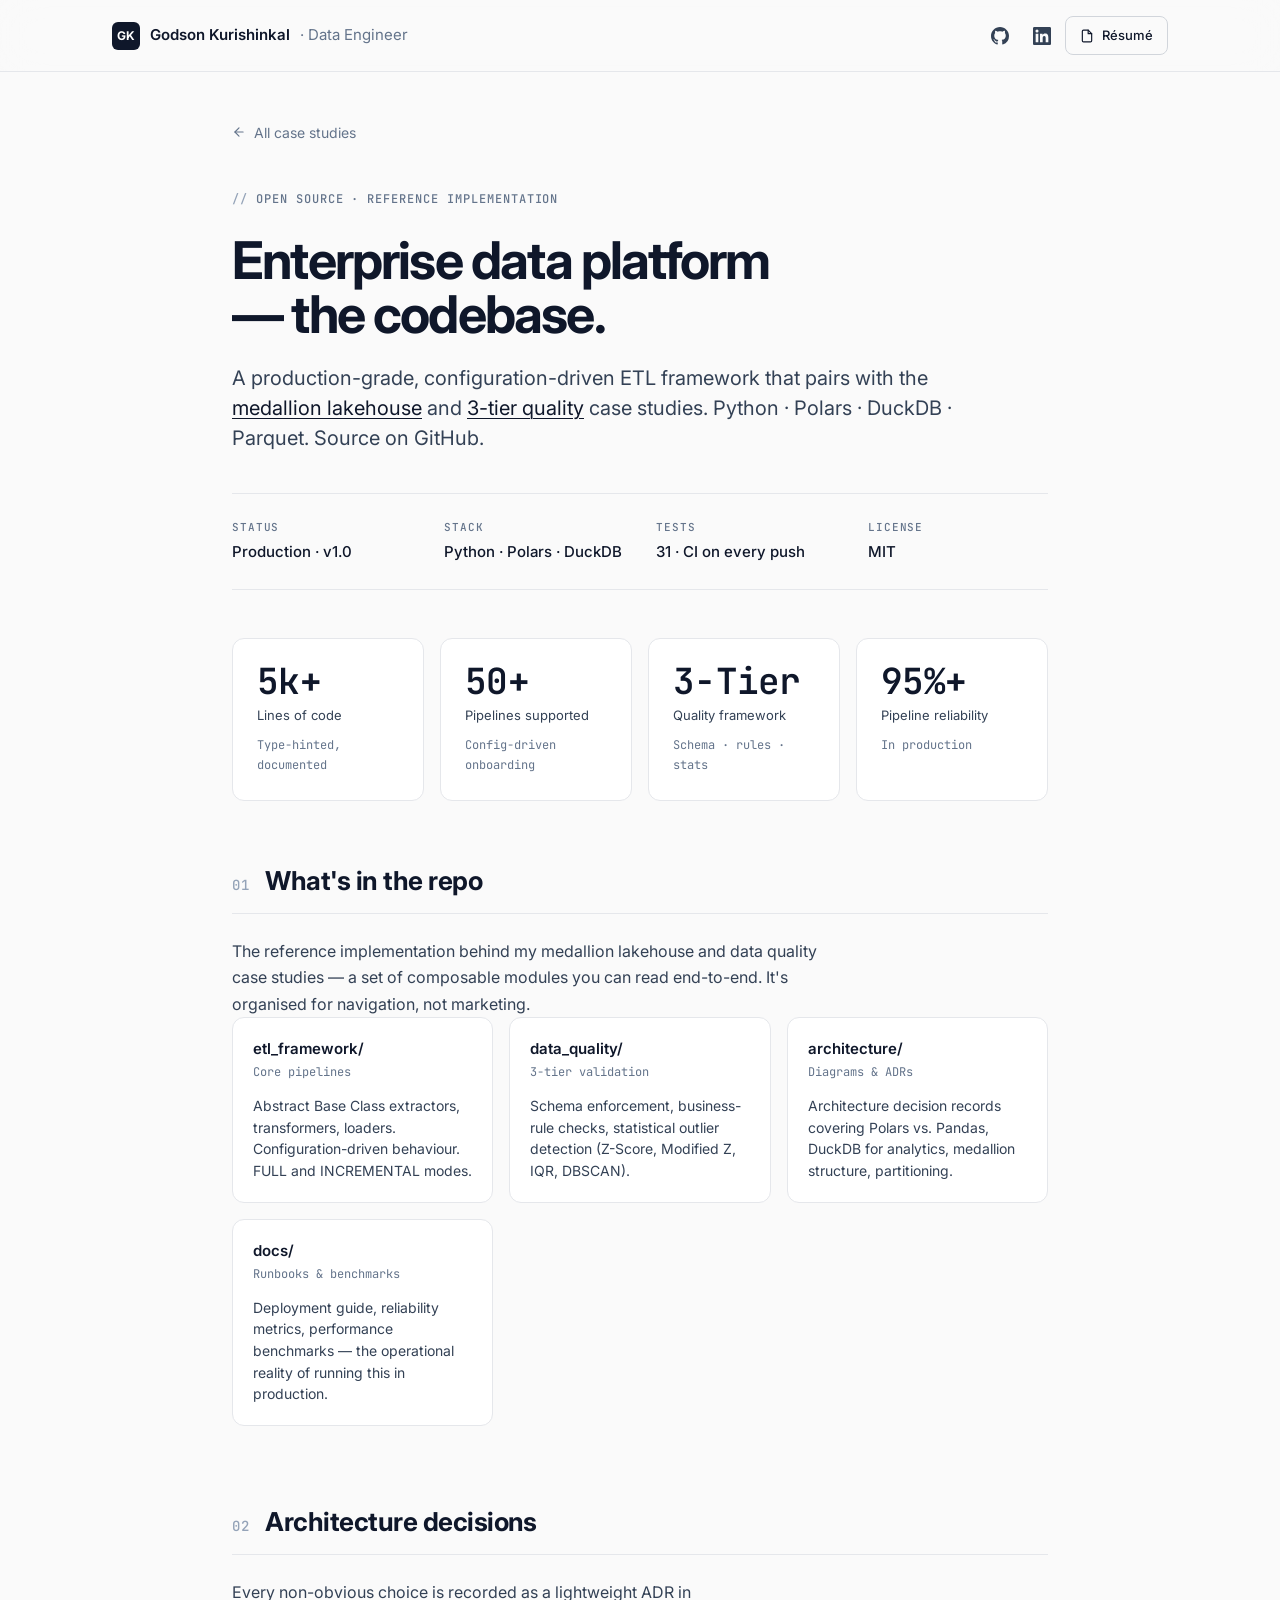
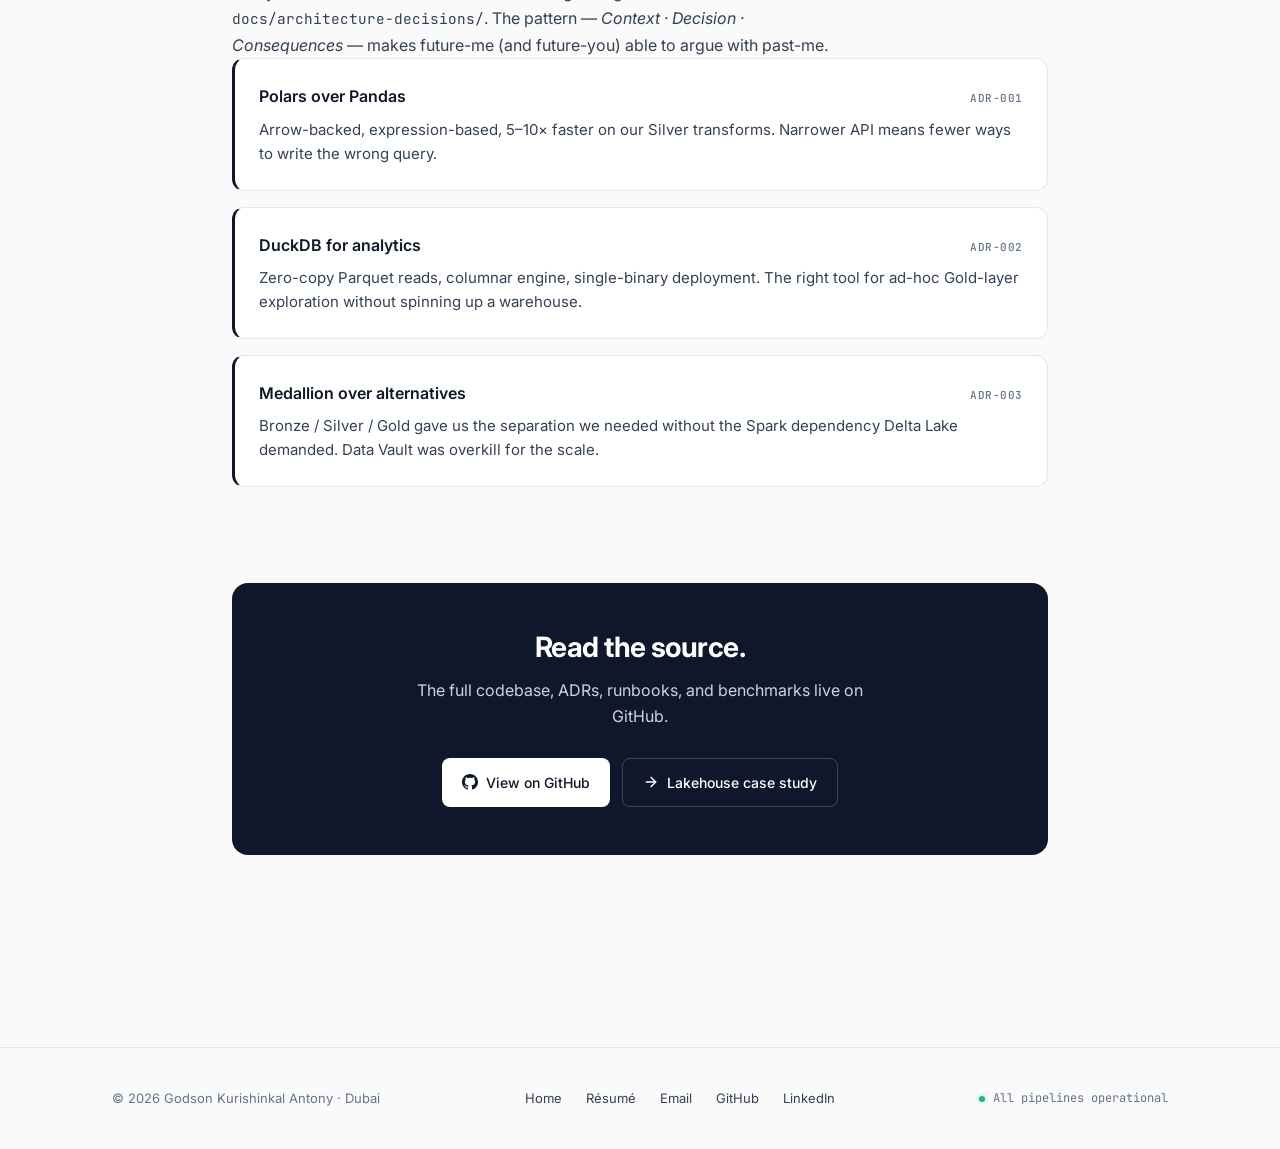
==== enterprise-data-platform/index.html @ bf84dad8 "Cache-bust stylesheet URLs so new markup can't pair with old CSS (#4) GitHub Pages serves HTML and C" ====
<!DOCTYPE html>
<html lang="en">
<head>
    <meta charset="UTF-8">
    <meta name="viewport" content="width=device-width, initial-scale=1.0">
    <meta name="theme-color" content="#fafafa">

    <title>Enterprise Data Platform — Godson Kurishinkal Antony</title>
    <meta name="description" content="Production-grade medallion lakehouse codebase: configuration-driven ETL framework, 3-tier data quality, Polars + DuckDB. Source on GitHub.">
    <meta name="author" content="Godson Kurishinkal Antony">
    <link rel="canonical" href="https://godsonkurishinkal.github.io/data-engineering-portfolio/enterprise-data-platform/">

    <meta property="og:title" content="Enterprise Data Platform — Source Code">
    <meta property="og:description" content="Production-grade medallion lakehouse codebase: configuration-driven ETL, 3-tier quality, Polars + DuckDB.">
    <meta property="og:type" content="article">
    <meta property="og:url" content="https://godsonkurishinkal.github.io/data-engineering-portfolio/enterprise-data-platform/">
    <meta property="og:image" content="https://godsonkurishinkal.github.io/data-engineering-portfolio/assets/images/og-image.png">

    <link rel="preconnect" href="https://fonts.googleapis.com">
    <link rel="preconnect" href="https://fonts.gstatic.com" crossorigin>
    <link href="https://fonts.googleapis.com/css2?family=Inter:wght@300;400;500;600;700&family=JetBrains+Mono:wght@400;500;600&display=swap" rel="stylesheet">

    <link rel="icon" type="image/svg+xml" href="data:image/svg+xml;utf8,<svg xmlns='http://www.w3.org/2000/svg' viewBox='0 0 100 100'><rect width='100' height='100' rx='20' fill='%230f172a'/><text x='50' y='66' font-family='Inter,sans-serif' font-size='52' font-weight='700' text-anchor='middle' fill='%23ffffff'>GK</text></svg>">

    <link rel="stylesheet" href="../assets/css/tokens.css?v=2bb3148a">
    <link rel="stylesheet" href="../assets/css/app.css?v=565defcc">
    <noscript><style>.reveal{opacity:1 !important;transform:none !important}</style></noscript>
</head>
<body>
    <a href="#main" class="skip-link">Skip to content</a>
    <nav>
        <div class="nav-inner">
            <a href="../index.html" class="nav-brand">
                <span class="nav-brand-mark">GK</span>
                <span class="nav-brand-name">Godson<span class="nav-brand-name-last"> Kurishinkal</span></span> <span class="nav-brand-meta">· Data Engineer</span>
            </a>
            <div class="nav-links">
                <a href="https://github.com/GodsonKurishinkal" target="_blank" rel="noopener noreferrer" class="nav-link" aria-label="GitHub">
                    <svg viewBox="0 0 24 24" fill="currentColor"><path d="M12 0C5.37 0 0 5.37 0 12c0 5.31 3.435 9.795 8.205 11.385.6.105.825-.255.825-.57 0-.285-.015-1.23-.015-2.235-3.015.555-3.795-.735-4.035-1.41-.135-.345-.72-1.41-1.23-1.695-.42-.225-1.02-.78-.015-.795.945-.015 1.62.87 1.845 1.23 1.08 1.815 2.805 1.305 3.495.99.105-.78.42-1.305.765-1.605-2.67-.3-5.46-1.335-5.46-5.925 0-1.305.465-2.385 1.23-3.225-.12-.3-.54-1.53.12-3.18 0 0 1.005-.315 3.3 1.23.96-.27 1.98-.405 3-.405s2.04.135 3 .405c2.295-1.56 3.3-1.23 3.3-1.23.66 1.65.24 2.88.12 3.18.765.84 1.23 1.905 1.23 3.225 0 4.605-2.805 5.625-5.475 5.925.435.375.81 1.095.81 2.22 0 1.605-.015 2.895-.015 3.3 0 .315.225.69.825.57A12.02 12.02 0 0024 12c0-6.63-5.37-12-12-12z"/></svg>
                </a>
                <a href="https://linkedin.com/in/godsonkurishinkal" target="_blank" rel="noopener noreferrer" class="nav-link" aria-label="LinkedIn">
                    <svg viewBox="0 0 24 24" fill="currentColor"><path d="M20.447 20.452h-3.554v-5.569c0-1.328-.027-3.037-1.852-3.037-1.853 0-2.136 1.445-2.136 2.939v5.667H9.351V9h3.414v1.561h.046c.477-.9 1.637-1.85 3.37-1.85 3.601 0 4.267 2.37 4.267 5.455v6.286zM5.337 7.433a2.062 2.062 0 01-2.063-2.065 2.064 2.064 0 112.063 2.065zm1.782 13.019H3.555V9h3.564v11.452zM22.225 0H1.771C.792 0 0 .774 0 1.729v20.542C0 23.227.792 24 1.771 24h20.451C23.2 24 24 23.227 24 22.271V1.729C24 .774 23.2 0 22.222 0h.003z"/></svg>
                </a>
                <a href="../resume.html" class="nav-cta" target="_blank" rel="noopener noreferrer">
                    <svg viewBox="0 0 24 24" fill="none" stroke="currentColor" stroke-width="2" stroke-linecap="round" stroke-linejoin="round"><path d="M14 2H6a2 2 0 0 0-2 2v16a2 2 0 0 0 2 2h12a2 2 0 0 0 2-2V8z"/><path d="M14 2v6h6"/></svg>
                    Résumé
                </a>
            </div>
        </div>
    </nav>

    <main id="main">
        <a href="../index.html#projects" class="back-link">
            <svg viewBox="0 0 24 24" fill="none" stroke="currentColor" stroke-width="2" stroke-linecap="round" stroke-linejoin="round"><line x1="19" y1="12" x2="5" y2="12"/><polyline points="12 19 5 12 12 5"/></svg>
            All case studies
        </a>

        <header>
            <span class="case-category">Open Source · Reference Implementation</span>
            <h1 class="case-title">Enterprise data platform — the codebase.</h1>
            <p class="case-pitch">A production-grade, configuration-driven ETL framework that pairs with the <a href="../projects/medallion-lakehouse.html" style="text-decoration: underline; text-decoration-thickness: 1px; text-underline-offset: 3px;">medallion lakehouse</a> and <a href="../projects/anomaly-detection.html" style="text-decoration: underline; text-decoration-thickness: 1px; text-underline-offset: 3px;">3-tier quality</a> case studies. Python · Polars · DuckDB · Parquet. Source on GitHub.</p>

            <div class="case-meta">
                <div class="case-meta-item"><span class="case-meta-label">Status</span><span class="case-meta-value">Production · v1.0</span></div>
                <div class="case-meta-item"><span class="case-meta-label">Stack</span><span class="case-meta-value">Python · Polars · DuckDB</span></div>
                <div class="case-meta-item"><span class="case-meta-label">Tests</span><span class="case-meta-value">31 · CI on every push</span></div>
                <div class="case-meta-item"><span class="case-meta-label">License</span><span class="case-meta-value">MIT</span></div>
            </div>

            <div class="kpi-grid">
                <div class="kpi">
                    <div class="kpi-value">5k+</div>
                    <div class="kpi-label">Lines of code</div>
                    <div class="kpi-detail">Type-hinted, documented</div>
                </div>
                <div class="kpi">
                    <div class="kpi-value">50+</div>
                    <div class="kpi-label">Pipelines supported</div>
                    <div class="kpi-detail">Config-driven onboarding</div>
                </div>
                <div class="kpi">
                    <div class="kpi-value">3-Tier</div>
                    <div class="kpi-label">Quality framework</div>
                    <div class="kpi-detail">Schema · rules · stats</div>
                </div>
                <div class="kpi">
                    <div class="kpi-value">95%+</div>
                    <div class="kpi-label">Pipeline reliability</div>
                    <div class="kpi-detail">In production</div>
                </div>
            </div>
        </header>

        <section class="reveal">
            <div class="sh"><span class="sh-num">01</span><h2 class="sh-title">What's in the repo</h2></div>
            <div class="prose">
                <p>The reference implementation behind my medallion lakehouse and data quality case studies — a set of composable modules you can read end-to-end. It's organised for navigation, not marketing.</p>
            </div>
            <div class="card-grid">
                <div class="card">
                    <h3 class="card-title">etl_framework/</h3>
                    <div class="card-sub">Core pipelines</div>
                    <div class="card-desc">Abstract Base Class extractors, transformers, loaders. Configuration-driven behaviour. FULL and INCREMENTAL modes.</div>
                </div>
                <div class="card">
                    <h3 class="card-title">data_quality/</h3>
                    <div class="card-sub">3-tier validation</div>
                    <div class="card-desc">Schema enforcement, business-rule checks, statistical outlier detection (Z-Score, Modified Z, IQR, DBSCAN).</div>
                </div>
                <div class="card">
                    <h3 class="card-title">architecture/</h3>
                    <div class="card-sub">Diagrams &amp; ADRs</div>
                    <div class="card-desc">Architecture decision records covering Polars vs. Pandas, DuckDB for analytics, medallion structure, partitioning.</div>
                </div>
                <div class="card">
                    <h3 class="card-title">docs/</h3>
                    <div class="card-sub">Runbooks &amp; benchmarks</div>
                    <div class="card-desc">Deployment guide, reliability metrics, performance benchmarks — the operational reality of running this in production.</div>
                </div>
            </div>
        </section>

        <section class="reveal">
            <div class="sh"><span class="sh-num">02</span><h2 class="sh-title">Architecture decisions</h2></div>
            <div class="prose">
                <p>Every non-obvious choice is recorded as a lightweight ADR in <code>docs/architecture-decisions/</code>. The pattern — <em>Context · Decision · Consequences</em> — makes future-me (and future-you) able to argue with past-me.</p>
            </div>
            <div class="decisions">
                <div class="decision">
                    <div class="decision-head"><span class="decision-title">Polars over Pandas</span><span class="decision-tag">ADR-001</span></div>
                    <div class="decision-body">
                        <p>Arrow-backed, expression-based, 5–10× faster on our Silver transforms. Narrower API means fewer ways to write the wrong query.</p>
                    </div>
                </div>
                <div class="decision">
                    <div class="decision-head"><span class="decision-title">DuckDB for analytics</span><span class="decision-tag">ADR-002</span></div>
                    <div class="decision-body">
                        <p>Zero-copy Parquet reads, columnar engine, single-binary deployment. The right tool for ad-hoc Gold-layer exploration without spinning up a warehouse.</p>
                    </div>
                </div>
                <div class="decision">
                    <div class="decision-head"><span class="decision-title">Medallion over alternatives</span><span class="decision-tag">ADR-003</span></div>
                    <div class="decision-body">
                        <p>Bronze / Silver / Gold gave us the separation we needed without the Spark dependency Delta Lake demanded. Data Vault was overkill for the scale.</p>
                    </div>
                </div>
            </div>
        </section>

        <div class="cta">
            <h3>Read the source.</h3>
            <p>The full codebase, ADRs, runbooks, and benchmarks live on GitHub.</p>
            <div class="cta-row">
                <a href="https://github.com/GodsonKurishinkal/data-engineering-portfolio/tree/main/enterprise-data-platform" target="_blank" rel="noopener noreferrer" class="cta-btn cta-btn-primary">
                    <svg viewBox="0 0 24 24" fill="currentColor"><path d="M12 0C5.374 0 0 5.373 0 12c0 5.302 3.438 9.8 8.207 11.387.599.111.793-.261.793-.577v-2.234c-3.338.726-4.033-1.416-4.033-1.416-.546-1.387-1.333-1.756-1.333-1.756-1.089-.745.083-.729.083-.729 1.205.084 1.839 1.237 1.839 1.237 1.07 1.834 2.807 1.304 3.492.997.107-.775.418-1.305.762-1.604-2.665-.305-5.467-1.334-5.467-5.931 0-1.311.469-2.381 1.236-3.221-.124-.303-.535-1.524.117-3.176 0 0 1.008-.322 3.301 1.23A11.509 11.509 0 0112 5.803c1.02.005 2.047.138 3.006.404 2.291-1.552 3.297-1.23 3.297-1.23.653 1.653.242 2.874.118 3.176.77.84 1.235 1.911 1.235 3.221 0 4.609-2.807 5.624-5.479 5.921.43.372.823 1.102.823 2.222v3.293c0 .319.192.694.801.576C20.566 21.797 24 17.3 24 12c0-6.627-5.373-12-12-12z"/></svg>
                    View on GitHub
                </a>
                <a href="../projects/medallion-lakehouse.html" class="cta-btn cta-btn-ghost">
                    <svg viewBox="0 0 24 24" fill="none" stroke="currentColor" stroke-width="2" stroke-linecap="round" stroke-linejoin="round"><line x1="5" y1="12" x2="19" y2="12"/><polyline points="12 5 19 12 12 19"/></svg>
                    Lakehouse case study
                </a>
            </div>
        </div>
    </main>

    <footer>
        <div class="footer-inner">
            <div>© 2026 Godson Kurishinkal Antony · Dubai</div>
            <div class="footer-links">
                <a href="../index.html">Home</a>
                <a href="../resume.html">Résumé</a>
                <a href="mailto:godson.kurishinkal@gmail.com">Email</a>
                <a href="https://github.com/GodsonKurishinkal" target="_blank" rel="noopener noreferrer">GitHub</a>
                <a href="https://linkedin.com/in/godsonkurishinkal" target="_blank" rel="noopener noreferrer">LinkedIn</a>
            </div>
            <div class="footer-status">All pipelines operational</div>
        </div>
    </footer>

    <script>
        const io = new IntersectionObserver((entries) => {
            entries.forEach(e => { if (e.isIntersecting) e.target.classList.add('visible'); });
        }, { threshold: 0.1, rootMargin: '0px 0px -40px 0px' });
        document.querySelectorAll('.reveal').forEach(el => io.observe(el));
    </script>
</body>
</html>
---- assets/css/tokens.css ----
/* ================================================================
   Design tokens — single source of truth
   Imported by: assets/css/app.css (site) and resume.html (print page)
   Change a colour here, not in two places.
   ================================================================ */

:root {
    /* Surfaces */
    --bg:         #fafafa;
    --bg-card:    #ffffff;
    --bg-code:    #0f172a;

    /* Ink and text */
    --ink:        #0f172a;
    --ink-2:      #1e293b;
    --text-2:     #334155;
    --text-3:     #64748b;
    --text-4:     #94a3b8;

    /* Lines */
    --border:     #e5e7eb;
    --border-2:   #d1d5db;

    /* Accents */
    --accent:     #0f172a;
    --live:       #10b981;
    --live-bg:    rgba(16, 185, 129, 0.08);

    /* Elevation */
    --shadow-sm:  0 1px 2px rgba(15, 23, 42, 0.04);
    --shadow-md:  0 4px 12px -2px rgba(15, 23, 42, 0.06);
    --shadow-lg:  0 12px 32px -8px rgba(15, 23, 42, 0.08);

    /* Type */
    --font-sans:  'Inter', -apple-system, BlinkMacSystemFont, sans-serif;
    --font-mono:  'JetBrains Mono', 'Fira Code', monospace;

    /* Geometry */
    --radius:     12px;
    --radius-sm:  8px;
    --radius-lg:  16px;
    --container:      880px;
    --container-wide: 1120px;
    --transition: 200ms cubic-bezier(0.4, 0, 0.2, 1);
}
---- assets/css/app.css ----
/* ================================================================
   Portfolio app — shared design system
   Monochrome, typography-led, data-engineer aesthetic.
   Used by: index.html, projects/*.html, enterprise-data-platform/index.html
   ================================================================ */

/* ---- Reset ---- */
*, *::before, *::after { margin: 0; padding: 0; box-sizing: border-box; }

/* Design tokens live in tokens.css — link it before this file. */

html { scroll-behavior: smooth; }

body {
    font-family: var(--font-sans);
    font-size: 16px;
    line-height: 1.65;
    color: var(--ink);
    background: var(--bg);
    -webkit-font-smoothing: antialiased;
    overflow-x: hidden;
}

/* ---- Typography ---- */
h1, h2, h3, h4 { font-weight: 700; line-height: 1.2; letter-spacing: -0.02em; color: var(--ink); }
a { color: var(--ink); text-decoration: none; }
code { font-family: var(--font-mono); font-size: 0.9em; }
strong { font-weight: 600; color: var(--ink); }

::selection { background: var(--ink); color: #fff; }

/* ---- Navigation ---- */
nav {
    position: sticky;
    top: 0;
    z-index: 50;
    background: rgba(250, 250, 250, 0.85);
    backdrop-filter: blur(20px) saturate(180%);
    -webkit-backdrop-filter: blur(20px) saturate(180%);
    border-bottom: 1px solid var(--border);
}
.nav-inner {
    max-width: var(--container-wide);
    margin: 0 auto;
    padding: 1rem 2rem;
    display: flex;
    align-items: center;
    justify-content: space-between;
    gap: 1rem;
}
.nav-brand {
    display: inline-flex;
    align-items: center;
    gap: 0.625rem;
    font-weight: 600;
    font-size: 0.9375rem;
    color: var(--ink);
}
.nav-brand-mark {
    width: 28px;
    height: 28px;
    border-radius: 6px;
    background: var(--ink);
    color: #fff;
    display: inline-flex;
    align-items: center;
    justify-content: center;
    font-weight: 700;
    font-size: 0.75rem;
    letter-spacing: 0.02em;
}
.nav-brand-name { white-space: nowrap; }
.nav-brand-meta { color: var(--text-3); font-weight: 400; }
.nav-links { display: flex; align-items: center; gap: 0.25rem; }
.nav-link {
    display: inline-flex;
    align-items: center;
    justify-content: center;
    width: 38px;
    height: 38px;
    border-radius: 8px;
    color: var(--text-2);
    transition: var(--transition);
}
.nav-link:hover { color: var(--ink); background: rgba(15, 23, 42, 0.04); }
.nav-link svg { width: 18px; height: 18px; }
.nav-cta {
    display: inline-flex;
    align-items: center;
    gap: 0.5rem;
    padding: 0.5rem 0.875rem;
    border: 1px solid var(--border-2);
    border-radius: 8px;
    color: var(--ink);
    font-weight: 500;
    font-size: 0.8125rem;
    transition: var(--transition);
}
.nav-cta:hover { border-color: var(--ink); background: var(--ink); color: #fff; }
.nav-cta svg { width: 14px; height: 14px; }

/* ---- Layout ---- */
main { max-width: var(--container); margin: 0 auto; padding: 3rem 2rem 6rem; }
.container-wide { max-width: var(--container-wide); margin: 0 auto; padding: 0 2rem; }
section { margin-top: 5rem; }
section:first-of-type { margin-top: 3rem; }

/* ---- Breadcrumb / back ---- */
.back-link {
    display: inline-flex;
    align-items: center;
    gap: 0.5rem;
    color: var(--text-3);
    font-size: 0.875rem;
    margin-bottom: 2.5rem;
    transition: var(--transition);
}
.back-link:hover { color: var(--ink); }
.back-link svg { width: 14px; height: 14px; }

/* ---- Case hero ---- */
.case-category {
    display: inline-block;
    font-family: var(--font-mono);
    font-size: 0.75rem;
    font-weight: 500;
    letter-spacing: 0.08em;
    color: var(--text-3);
    text-transform: uppercase;
    margin-bottom: 1.5rem;
}
.case-category::before { content: '//'; margin-right: 0.5rem; color: var(--text-4); }

.case-title {
    font-size: clamp(2rem, 4.5vw, 3.25rem);
    line-height: 1.05;
    letter-spacing: -0.035em;
    margin-bottom: 1.25rem;
    max-width: 16ch;
}
.case-pitch {
    font-size: 1.25rem;
    line-height: 1.5;
    color: var(--text-2);
    max-width: 58ch;
    margin-bottom: 2.5rem;
}

/* ---- Case meta strip ---- */
.case-meta {
    display: grid;
    grid-template-columns: repeat(auto-fit, minmax(140px, 1fr));
    gap: 1.25rem 2rem;
    padding: 1.5rem 0;
    border-top: 1px solid var(--border);
    border-bottom: 1px solid var(--border);
    margin-bottom: 3rem;
}
.case-meta-item { display: flex; flex-direction: column; gap: 0.25rem; }
.case-meta-label {
    font-family: var(--font-mono);
    font-size: 0.6875rem;
    font-weight: 500;
    color: var(--text-3);
    text-transform: uppercase;
    letter-spacing: 0.08em;
}
.case-meta-value {
    font-size: 0.9375rem;
    font-weight: 500;
    color: var(--ink);
}

/* ---- KPI tiles ---- */
.kpi-grid {
    display: grid;
    grid-template-columns: repeat(auto-fit, minmax(170px, 1fr));
    gap: 1rem;
    margin-bottom: 4rem;
}
.kpi {
    padding: 1.5rem;
    background: var(--bg-card);
    border: 1px solid var(--border);
    border-radius: var(--radius);
    display: flex;
    flex-direction: column;
    gap: 0.375rem;
    transition: var(--transition);
}
.kpi:hover { border-color: var(--border-2); transform: translateY(-2px); box-shadow: var(--shadow-md); }
.kpi-value {
    font-family: var(--font-mono);
    font-size: 2.25rem;
    font-weight: 600;
    line-height: 1;
    letter-spacing: -0.02em;
    color: var(--ink);
}
.kpi-label {
    font-size: 0.8125rem;
    color: var(--text-2);
}
.kpi-detail {
    font-family: var(--font-mono);
    font-size: 0.75rem;
    color: var(--text-3);
    margin-top: 0.25rem;
}

/* ---- Section headings ---- */
.sh {
    display: flex;
    align-items: baseline;
    gap: 1rem;
    margin-bottom: 1.5rem;
    padding-bottom: 1rem;
    border-bottom: 1px solid var(--border);
}
.sh-num {
    font-family: var(--font-mono);
    font-size: 0.875rem;
    font-weight: 500;
    color: var(--text-4);
    letter-spacing: 0.05em;
}
.sh-title {
    font-size: 1.625rem;
    font-weight: 700;
    letter-spacing: -0.02em;
}

.prose { max-width: 62ch; }
.prose p { color: var(--text-2); margin-bottom: 1.25rem; font-size: 1rem; }
.prose p:last-child { margin-bottom: 0; }
.prose ul { list-style: none; margin: 1rem 0 1.5rem; padding: 0; }
.prose li {
    position: relative;
    padding-left: 1.25rem;
    margin-bottom: 0.625rem;
    color: var(--text-2);
}
.prose li::before {
    content: '';
    position: absolute;
    left: 0;
    top: 0.625rem;
    width: 6px;
    height: 6px;
    background: var(--text-4);
    border-radius: 50%;
}
.prose strong { color: var(--ink); }

/* ---- Decision (ADR) cards ---- */
.decisions {
    display: grid;
    gap: 1rem;
}
.decision {
    padding: 1.5rem;
    background: var(--bg-card);
    border: 1px solid var(--border);
    border-radius: var(--radius);
    border-left: 3px solid var(--ink);
}
.decision-head {
    display: flex;
    align-items: baseline;
    justify-content: space-between;
    gap: 1rem;
    margin-bottom: 0.5rem;
    flex-wrap: wrap;
}
.decision-title {
    font-size: 1rem;
    font-weight: 600;
    color: var(--ink);
}
.decision-tag {
    font-family: var(--font-mono);
    font-size: 0.6875rem;
    font-weight: 500;
    color: var(--text-3);
    letter-spacing: 0.05em;
    text-transform: uppercase;
    white-space: nowrap;
}
a.decision-tag-link {
    color: var(--text-3);
    text-decoration: underline;
    text-decoration-color: var(--border-2);
    text-underline-offset: 3px;
    transition: color var(--transition), text-decoration-color var(--transition);
}
a.decision-tag-link:hover {
    color: var(--ink);
    text-decoration-color: var(--ink);
}
.decision-body {
    font-size: 0.9375rem;
    color: var(--text-2);
    line-height: 1.6;
}
.decision-body p { margin-bottom: 0.625rem; }
.decision-body p:last-child { margin-bottom: 0; }
.decision-body em {
    font-style: normal;
    font-family: var(--font-mono);
    font-size: 0.8125rem;
    color: var(--text-3);
    display: block;
    margin-top: 0.5rem;
    padding-top: 0.5rem;
    border-top: 1px dashed var(--border);
}

/* ---- Architecture flow (custom, no emoji) ---- */
.arch {
    margin: 2rem 0;
    padding: 2rem 1.5rem;
    background: var(--bg-card);
    border: 1px solid var(--border);
    border-radius: var(--radius);
    overflow-x: auto;
}
.arch-row {
    display: flex;
    align-items: center;
    justify-content: space-between;
    gap: 0.75rem;
    min-width: min-content;
}
.arch-node {
    flex: 1 1 0;
    min-width: 110px;
    padding: 1rem 0.75rem;
    background: var(--bg);
    border: 1px solid var(--border);
    border-radius: var(--radius-sm);
    text-align: center;
    transition: var(--transition);
}
.arch-node-num {
    font-family: var(--font-mono);
    font-size: 0.6875rem;
    font-weight: 500;
    color: var(--text-4);
    margin-bottom: 0.375rem;
    letter-spacing: 0.05em;
}
.arch-node-label {
    font-size: 0.8125rem;
    font-weight: 600;
    color: var(--ink);
    margin-bottom: 0.125rem;
    line-height: 1.2;
}
.arch-node-sub {
    font-family: var(--font-mono);
    font-size: 0.6875rem;
    color: var(--text-3);
    line-height: 1.3;
}
.arch-node.bronze { border-top: 3px solid #b45309; }
.arch-node.silver { border-top: 3px solid #64748b; }
.arch-node.gold { border-top: 3px solid #ca8a04; }
.arch-node.highlight { border-color: var(--ink); background: var(--ink); }
.arch-node.highlight .arch-node-num,
.arch-node.highlight .arch-node-label,
.arch-node.highlight .arch-node-sub { color: #fff; }
.arch-arrow {
    flex-shrink: 0;
    color: var(--text-4);
    font-family: var(--font-mono);
    font-size: 1rem;
    user-select: none;
}
@media (max-width: 640px) {
    .arch-row { flex-direction: column; }
    .arch-arrow { transform: rotate(90deg); }
    .arch-node { width: 100%; }
}

/* ---- Tier list (for 3-tier anomaly detection) ---- */
.tier-list { display: grid; gap: 1.25rem; }
.tier {
    padding: 1.75rem;
    background: var(--bg-card);
    border: 1px solid var(--border);
    border-radius: var(--radius);
    position: relative;
}
.tier-num {
    position: absolute;
    top: 1.25rem;
    right: 1.5rem;
    font-family: var(--font-mono);
    font-size: 3rem;
    font-weight: 600;
    color: var(--border-2);
    line-height: 1;
    letter-spacing: -0.05em;
}
.tier-name {
    font-size: 1.125rem;
    font-weight: 700;
    margin-bottom: 0.25rem;
}
.tier-gate {
    font-family: var(--font-mono);
    font-size: 0.75rem;
    color: var(--text-3);
    margin-bottom: 0.875rem;
}
.tier-desc {
    font-size: 0.9375rem;
    color: var(--text-2);
    margin-bottom: 1rem;
    line-height: 1.6;
}
.tier-checks {
    display: grid;
    gap: 0.5rem;
}
.tier-checks li {
    position: relative;
    padding-left: 1.25rem;
    font-size: 0.875rem;
    color: var(--text-2);
    list-style: none;
    line-height: 1.5;
}
.tier-checks li::before {
    content: '';
    position: absolute;
    left: 0;
    top: 0.5rem;
    width: 8px;
    height: 2px;
    background: var(--ink);
}

/* ---- Grid cards (methods, patterns, bots) ---- */
.card-grid {
    display: grid;
    grid-template-columns: repeat(auto-fit, minmax(260px, 1fr));
    gap: 1rem;
}
.card {
    padding: 1.25rem;
    background: var(--bg-card);
    border: 1px solid var(--border);
    border-radius: var(--radius);
    transition: var(--transition);
}
.card:hover { border-color: var(--border-2); transform: translateY(-2px); box-shadow: var(--shadow-md); }
h3.card-title, .card-title {
    font-size: 0.9375rem;
    font-weight: 600;
    line-height: 1.4;
    letter-spacing: normal;
    margin-bottom: 0.25rem;
}
.card-sub {
    font-family: var(--font-mono);
    font-size: 0.75rem;
    color: var(--text-3);
    margin-bottom: 0.75rem;
}
.card-desc {
    font-size: 0.875rem;
    color: var(--text-2);
    line-height: 1.55;
}
.card-formula {
    display: inline-block;
    margin-top: 0.75rem;
    padding: 0.25rem 0.5rem;
    background: var(--bg);
    border: 1px solid var(--border);
    border-radius: 4px;
    font-family: var(--font-mono);
    font-size: 0.75rem;
    color: var(--ink);
}
.card-tag {
    display: inline-block;
    margin-top: 0.625rem;
    padding: 0.125rem 0.5rem;
    background: var(--bg);
    border: 1px solid var(--border);
    border-radius: 9999px;
    font-family: var(--font-mono);
    font-size: 0.6875rem;
    color: var(--text-3);
    letter-spacing: 0.02em;
}

/* ---- Code block ---- */
.code {
    margin: 1.5rem 0;
    background: var(--bg-code);
    border: 1px solid var(--bg-code);
    border-radius: var(--radius);
    overflow: hidden;
}
.code-head {
    display: flex;
    align-items: center;
    justify-content: space-between;
    padding: 0.625rem 1rem;
    background: rgba(255, 255, 255, 0.03);
    border-bottom: 1px solid rgba(255, 255, 255, 0.06);
}
.code-file {
    font-family: var(--font-mono);
    font-size: 0.75rem;
    color: #e2e8f0;
}
.code-lang {
    font-family: var(--font-mono);
    font-size: 0.6875rem;
    color: #94a3b8;
    text-transform: uppercase;
    letter-spacing: 0.05em;
}
.code pre {
    padding: 1.25rem;
    overflow-x: auto;
    font-family: var(--font-mono);
    font-size: 0.8125rem;
    line-height: 1.65;
    color: #e2e8f0;
    white-space: pre;
}
.code .kw { color: #c4b5fd; }
.code .fn { color: #93c5fd; }
.code .cls { color: #f9a8d4; }
.code .str { color: #86efac; }
.code .num { color: #fcd34d; }
.code .cm { color: #64748b; font-style: italic; }
.code .dec { color: #fb923c; }

/* ---- Reflection: a regret that has since been closed ---- */
.reflect-card.shipped { border-color: var(--live); }
.reflect-card-head {
    display: flex;
    align-items: baseline;
    justify-content: space-between;
    gap: 0.75rem;
    flex-wrap: wrap;
}
.shipped-chip {
    font-family: var(--font-mono);
    font-size: 0.625rem;
    font-weight: 600;
    letter-spacing: 0.1em;
    text-transform: uppercase;
    color: var(--live);
    background: var(--live-bg);
    border-radius: 4px;
    padding: 0.15rem 0.45rem;
    white-space: nowrap;
}
.reflect-then {
    display: block;
    font-size: 0.8125rem;
    color: var(--text-3);
    margin-bottom: 0.5rem;
}
.reflect-then::before {
    content: 'Then';
    font-family: var(--font-mono);
    font-size: 0.625rem;
    letter-spacing: 0.1em;
    text-transform: uppercase;
    color: var(--text-4);
    display: block;
    margin-bottom: 0.15rem;
}
.reflect-now::before {
    content: 'Since';
    font-family: var(--font-mono);
    font-size: 0.625rem;
    letter-spacing: 0.1em;
    text-transform: uppercase;
    color: var(--live);
    display: block;
    margin-bottom: 0.15rem;
}

/* ---- Principles ---- */
.principles {
    display: grid;
    gap: 0;
    border-top: 1px solid var(--border);
}
.principle {
    display: grid;
    grid-template-columns: 2.5rem 1fr minmax(0, 15rem);
    gap: 0 1.5rem;
    padding: 1.5rem 0;
    border-bottom: 1px solid var(--border);
    align-items: start;
}
.principle-num {
    font-family: var(--font-mono);
    font-size: 0.75rem;
    font-weight: 500;
    color: var(--text-4);
    padding-top: 0.3rem;
}
.principle-title {
    font-size: 1.0625rem;
    font-weight: 600;
    color: var(--ink);
    letter-spacing: -0.015em;
    margin-bottom: 0.3rem;
}
.principle-text { font-size: 0.9375rem; color: var(--text-2); }
.principle-proof {
    font-size: 0.8125rem;
    color: var(--text-3);
    padding-top: 0.2rem;
}
.principle-proof::before {
    content: 'In practice';
    display: block;
    font-family: var(--font-mono);
    font-size: 0.625rem;
    letter-spacing: 0.1em;
    text-transform: uppercase;
    color: var(--text-4);
    margin-bottom: 0.25rem;
}
.principle-proof a { text-decoration: underline; text-decoration-color: var(--border-2); text-underline-offset: 3px; }
.principle-proof a:hover { text-decoration-color: var(--ink); }
@media (max-width: 880px) {
    .principle { grid-template-columns: 2rem 1fr; gap: 0 1rem; }
    .principle-proof { grid-column: 2; padding-top: 0.75rem; }
}

/* ---- Commitments ---- */
.commits { display: grid; gap: 0; border-top: 1px solid var(--border); }
.commit {
    display: grid;
    grid-template-columns: 1fr 7rem 6.5rem;
    gap: 0 1.25rem;
    align-items: center;
    padding: 1.125rem 0;
    border-bottom: 1px solid var(--border);
}
.commit-name { font-size: 0.9375rem; font-weight: 500; color: var(--ink); }
.commit-why { font-size: 0.8125rem; color: var(--text-3); margin-top: 0.2rem; }
.commit-by {
    font-family: var(--font-mono);
    font-size: 0.75rem;
    color: var(--text-2);
    letter-spacing: 0.03em;
}
.commit-state {
    font-family: var(--font-mono);
    font-size: 0.625rem;
    font-weight: 600;
    letter-spacing: 0.08em;
    text-transform: uppercase;
    padding: 0.2rem 0.45rem;
    border-radius: 4px;
    text-align: center;
    white-space: nowrap;
}
.state-active { color: var(--live); background: var(--live-bg); }
.state-queued { color: var(--text-3); background: var(--bg); border: 1px solid var(--border); }
.commit-note {
    margin-top: 1.5rem;
    font-size: 0.875rem;
    color: var(--text-3);
    max-width: 46rem;
}
@media (max-width: 880px) {
    .commit { grid-template-columns: 1fr auto; gap: 0.5rem 1rem; }
    .commit-by { grid-column: 1; font-size: 0.6875rem; }
    .commit-state { grid-column: 2; grid-row: 2; }
}

/* ---- Tech pills ---- */
.pills {
    display: flex;
    flex-wrap: wrap;
    gap: 0.5rem;
    margin-top: 1rem;
}
.pill {
    padding: 0.375rem 0.75rem;
    background: var(--bg-card);
    border: 1px solid var(--border);
    border-radius: 9999px;
    font-family: var(--font-mono);
    font-size: 0.75rem;
    color: var(--text-2);
    transition: var(--transition);
}
.pill:hover { border-color: var(--ink); color: var(--ink); }

/* ---- Results / metrics ---- */
.results {
    display: grid;
    gap: 0.5rem;
}
.result {
    display: flex;
    align-items: baseline;
    gap: 1.5rem;
    padding: 1rem 0;
    border-bottom: 1px dashed var(--border);
}
.result:last-child { border-bottom: none; }
.result-value {
    font-family: var(--font-mono);
    font-size: 1.5rem;
    font-weight: 600;
    color: var(--ink);
    min-width: 120px;
    letter-spacing: -0.02em;
}
.result-text {
    font-size: 0.9375rem;
    color: var(--text-2);
    line-height: 1.55;
}
.result-text strong { color: var(--ink); }

/* ---- Reflection (what I'd change) ---- */
.reflection {
    display: grid;
    grid-template-columns: repeat(auto-fit, minmax(260px, 1fr));
    gap: 1rem;
}
.reflect-card {
    padding: 1.25rem;
    background: var(--bg-card);
    border: 1px solid var(--border);
    border-radius: var(--radius);
}
.reflect-card h4 {
    font-size: 0.9375rem;
    font-weight: 600;
    margin-bottom: 0.5rem;
}
.reflect-card p {
    font-size: 0.875rem;
    color: var(--text-2);
    line-height: 1.55;
}

/* ---- CTA footer card ---- */
.cta {
    margin-top: 6rem;
    padding: 3rem 2rem;
    background: var(--ink);
    color: #fff;
    border-radius: var(--radius-lg);
    text-align: center;
}
.cta h3 {
    color: #fff;
    font-size: 1.75rem;
    margin-bottom: 0.75rem;
    letter-spacing: -0.02em;
}
.cta p {
    color: #cbd5e1;
    font-size: 1rem;
    max-width: 48ch;
    margin: 0 auto 1.75rem;
}
.cta-row {
    display: flex;
    flex-wrap: wrap;
    gap: 0.75rem;
    justify-content: center;
}
.cta-btn {
    display: inline-flex;
    align-items: center;
    gap: 0.5rem;
    padding: 0.75rem 1.25rem;
    border-radius: 8px;
    font-size: 0.875rem;
    font-weight: 500;
    transition: var(--transition);
}
.cta-btn-primary { background: #fff; color: var(--ink); }
.cta-btn-primary:hover { background: #f1f5f9; }
.cta-btn-ghost { background: transparent; color: #fff; border: 1px solid rgba(255, 255, 255, 0.2); }
.cta-btn-ghost:hover { background: rgba(255, 255, 255, 0.08); border-color: rgba(255, 255, 255, 0.4); }
.cta-btn svg { width: 16px; height: 16px; }

/* ---- Related projects ---- */
.related {
    margin-top: 4rem;
    padding-top: 3rem;
    border-top: 1px solid var(--border);
}
.related-heading {
    font-family: var(--font-mono);
    font-size: 0.75rem;
    font-weight: 500;
    color: var(--text-3);
    text-transform: uppercase;
    letter-spacing: 0.08em;
    margin-bottom: 1.5rem;
}
.related-grid {
    display: grid;
    grid-template-columns: repeat(auto-fit, minmax(240px, 1fr));
    gap: 1rem;
}
.related-card {
    padding: 1.25rem;
    background: var(--bg-card);
    border: 1px solid var(--border);
    border-radius: var(--radius);
    transition: var(--transition);
    display: flex;
    flex-direction: column;
    gap: 0.375rem;
}
.related-card:hover { border-color: var(--ink); transform: translateY(-2px); box-shadow: var(--shadow-md); }
.related-card-tag {
    font-family: var(--font-mono);
    font-size: 0.6875rem;
    color: var(--text-3);
    text-transform: uppercase;
    letter-spacing: 0.05em;
}
.related-card-title { font-size: 1rem; font-weight: 600; }
.related-card-arrow {
    margin-top: auto;
    font-family: var(--font-mono);
    font-size: 0.75rem;
    color: var(--text-3);
}

/* ---- Footer ---- */
footer {
    border-top: 1px solid var(--border);
    margin-top: 6rem;
}
.footer-inner {
    max-width: var(--container-wide);
    margin: 0 auto;
    padding: 2.5rem 2rem;
    display: flex;
    flex-wrap: wrap;
    align-items: center;
    justify-content: space-between;
    gap: 1rem;
    font-size: 0.8125rem;
    color: var(--text-3);
}
.footer-inner a { color: var(--text-2); transition: var(--transition); }
.footer-inner a:hover { color: var(--ink); }
.footer-links { display: flex; gap: 1.5rem; flex-wrap: wrap; }
.footer-status {
    display: inline-flex;
    align-items: center;
    gap: 0.5rem;
    font-family: var(--font-mono);
    font-size: 0.75rem;
    color: var(--text-3);
}
.footer-status::before {
    content: '';
    width: 6px;
    height: 6px;
    border-radius: 50%;
    background: var(--live);
    box-shadow: 0 0 0 3px var(--live-bg);
}

/* ---- Responsive ---- */
@media (max-width: 640px) {
    .nav-inner { padding: 0.75rem 1rem; gap: 0.5rem; }
    .nav-brand-meta { display: none; }
    .nav-brand { font-size: 0.875rem; white-space: nowrap; min-width: 0; }
    .nav-brand-name-last { display: none; }
    .nav-links { flex-shrink: 0; }
    .nav-link { width: 34px; height: 34px; }
    main { padding: 2rem 1.25rem 4rem; }
    .case-meta { grid-template-columns: repeat(2, 1fr); gap: 1rem; }
    .kpi { padding: 1.25rem; }
    .kpi-value { font-size: 1.875rem; }
    section { margin-top: 4rem; }
    .result { flex-direction: column; gap: 0.25rem; }
    .result-value { min-width: auto; }
    .cta { padding: 2rem 1.25rem; border-radius: var(--radius); }
}

/* ---- Scroll reveal ---- */
.reveal { opacity: 0; transform: translateY(12px); transition: opacity 500ms, transform 500ms; }
.reveal.visible { opacity: 1; transform: translateY(0); }

/* ================================================================
   Landing-page components (index.html)
   ================================================================ */

/* ---- Hero ---- */
.hero {
    max-width: var(--container-wide);
    margin: 0 auto;
    padding: 5rem 2rem 4rem;
    display: grid;
    grid-template-columns: 1.4fr 1fr;
    gap: 4rem;
    align-items: center;
}
.hero-eyebrow {
    display: inline-block;
    font-family: var(--font-mono);
    font-size: 0.75rem;
    font-weight: 500;
    letter-spacing: 0.1em;
    text-transform: uppercase;
    color: var(--text-3);
    margin-bottom: 1.25rem;
}
.hero-eyebrow::before { content: '//'; color: var(--text-4); margin-right: 0.5rem; }
.hero-title {
    font-size: clamp(2.25rem, 5vw, 3.75rem);
    font-weight: 700;
    line-height: 1.02;
    letter-spacing: -0.035em;
    margin-bottom: 1.5rem;
    color: var(--ink);
}
.hero-pitch {
    font-size: 1.125rem;
    line-height: 1.55;
    color: var(--text-2);
    max-width: 52ch;
    margin-bottom: 2rem;
}
.hero-cta-row { display: flex; flex-wrap: wrap; gap: 0.75rem; }
.btn {
    display: inline-flex;
    align-items: center;
    gap: 0.5rem;
    padding: 0.75rem 1.25rem;
    border-radius: 8px;
    font-family: var(--font-sans);
    font-size: 0.9375rem;
    font-weight: 500;
    cursor: pointer;
    transition: var(--transition);
    border: 1px solid transparent;
}
.btn svg { width: 16px; height: 16px; }
.btn-ink { background: var(--ink); color: #fff; }
.btn-ink:hover { background: #000; transform: translateY(-1px); }
.btn-ghost {
    background: transparent;
    color: var(--ink);
    border-color: var(--border-2);
}
.btn-ghost:hover { border-color: var(--ink); background: var(--ink); color: #fff; }

.hero-visual {
    display: flex;
    align-items: center;
    justify-content: center;
    position: relative;
    /* Hug the portrait so the dashed ring stays a circle at every width. */
    width: fit-content;
    margin-inline: auto;
}
.hero-image {
    width: 320px;
    height: 320px;
    border-radius: 50%;
    object-fit: cover;
    box-shadow: var(--shadow-lg);
    border: 1px solid var(--border);
}
.hero-visual::before {
    content: '';
    position: absolute;
    inset: -20px;
    border-radius: 50%;
    border: 1px dashed var(--border-2);
    pointer-events: none;
}

@media (max-width: 880px) {
    .hero { grid-template-columns: 1fr; gap: 2.5rem; padding: 3rem 1.25rem 2rem; text-align: left; }
    .hero-image { width: 180px; height: 180px; }
    .hero-visual::before { inset: -12px; }
}
@media (max-width: 640px) {
    /* Lead with the claim; the portrait follows it. */
    .hero { gap: 2rem; }
    .hero-visual { order: 1; margin-inline: 0; }
    .hero-image { width: 132px; height: 132px; }
    .hero-visual::before { inset: -10px; }
}

/* ---- Section scaffolding ---- */
.section-wide {
    max-width: var(--container-wide);
    margin: 0 auto;
    padding: 5rem 2rem;
}
.section-eyebrow {
    display: inline-block;
    font-family: var(--font-mono);
    font-size: 0.75rem;
    font-weight: 500;
    letter-spacing: 0.1em;
    text-transform: uppercase;
    color: var(--text-3);
    margin-bottom: 0.875rem;
}
.section-eyebrow::before { content: '//'; color: var(--text-4); margin-right: 0.5rem; }
.section-title-lg {
    font-size: clamp(1.75rem, 3.5vw, 2.5rem);
    font-weight: 700;
    line-height: 1.1;
    letter-spacing: -0.025em;
    margin-bottom: 0.75rem;
}
.section-sub {
    font-size: 1.0625rem;
    color: var(--text-2);
    max-width: 60ch;
    margin-bottom: 3rem;
}

/* ---- About strip ---- */
.about-grid {
    display: grid;
    grid-template-columns: 1fr 320px;
    gap: 4rem;
    align-items: start;
}
.about-prose { max-width: 62ch; }
.about-prose p {
    font-size: 1.0625rem;
    line-height: 1.65;
    color: var(--text-2);
    margin-bottom: 1.125rem;
}
.about-prose p:last-child { margin-bottom: 0; }
.about-prose p.lead {
    font-size: 1.25rem;
    line-height: 1.5;
    color: var(--ink);
    font-weight: 500;
}
.about-prose strong { color: var(--ink); font-weight: 600; }

.about-side {
    display: flex;
    flex-direction: column;
    gap: 0.75rem;
}
.about-chip {
    padding: 1rem 1.25rem;
    background: var(--bg-card);
    border: 1px solid var(--border);
    border-radius: var(--radius);
    display: flex;
    flex-direction: column;
    gap: 0.125rem;
}
.about-chip-label {
    font-family: var(--font-mono);
    font-size: 0.6875rem;
    color: var(--text-3);
    text-transform: uppercase;
    letter-spacing: 0.08em;
}
.about-chip-value { font-size: 0.9375rem; font-weight: 600; color: var(--ink); }
.about-chip-sub { font-size: 0.8125rem; color: var(--text-2); }

@media (max-width: 880px) {
    .about-grid { grid-template-columns: 1fr; gap: 2rem; }
}

/* ---- Impact strip (before/after) ---- */
.impact-grid {
    display: grid;
    grid-template-columns: repeat(3, 1fr);
    gap: 1rem;
}
.impact {
    padding: 1.75rem;
    background: var(--bg-card);
    border: 1px solid var(--border);
    border-radius: var(--radius);
    display: flex;
    flex-direction: column;
    gap: 1rem;
    transition: var(--transition);
}
.impact:hover { border-color: var(--border-2); transform: translateY(-2px); box-shadow: var(--shadow-md); }
.impact-label-row {
    font-size: 0.8125rem;
    color: var(--text-3);
    font-weight: 500;
}
.impact-title {
    font-size: 1.0625rem;
    font-weight: 600;
    color: var(--ink);
}
.impact-compare {
    display: flex;
    align-items: center;
    gap: 0.75rem;
}
.impact-old, .impact-new {
    flex: 1;
    display: flex;
    flex-direction: column;
    gap: 0.125rem;
}
.impact-old-val {
    font-family: var(--font-mono);
    font-size: 1.125rem;
    font-weight: 600;
    color: var(--text-3);
    text-decoration: line-through;
    text-decoration-color: var(--text-4);
}
.impact-new-val {
    font-family: var(--font-mono);
    font-size: 1.5rem;
    font-weight: 600;
    color: var(--ink);
    letter-spacing: -0.02em;
}
.impact-sub {
    font-size: 0.75rem;
    color: var(--text-3);
    font-family: var(--font-mono);
}
.impact-arrow { color: var(--text-4); font-family: var(--font-mono); font-size: 1rem; }
.impact-result {
    padding-top: 1rem;
    border-top: 1px dashed var(--border);
    display: flex;
    align-items: baseline;
    gap: 0.5rem;
}
.impact-result-val {
    font-family: var(--font-mono);
    font-size: 1.25rem;
    font-weight: 600;
    color: var(--ink);
}
.impact-result-label { font-size: 0.8125rem; color: var(--text-2); }

@media (max-width: 880px) {
    .impact-grid { grid-template-columns: 1fr; }
}

/* ---- Stats row ---- */
.stats-row {
    display: grid;
    grid-template-columns: repeat(4, 1fr);
    gap: 1rem;
    padding: 2rem;
    background: var(--ink);
    border-radius: var(--radius-lg);
}
.stat {
    display: flex;
    flex-direction: column;
    align-items: flex-start;
    gap: 0.25rem;
    padding: 0.5rem 1rem;
    border-left: 1px solid rgba(255, 255, 255, 0.12);
}
.stat:first-child { border-left: none; padding-left: 0.5rem; }
.stat-value {
    font-family: var(--font-mono);
    font-size: 2.25rem;
    font-weight: 600;
    color: #fff;
    line-height: 1;
    letter-spacing: -0.02em;
}
.stat-label {
    font-family: var(--font-mono);
    font-size: 0.75rem;
    color: #94a3b8;
    text-transform: uppercase;
    letter-spacing: 0.08em;
}
@media (max-width: 880px) {
    .stats-row { grid-template-columns: repeat(2, 1fr); padding: 1.5rem; gap: 1rem 0.5rem; }
    .stat-value { font-size: 1.75rem; }
    .stat { border-left: none; padding: 0.5rem; }
}

/* ---- Expertise grid ---- */
.expertise-grid {
    display: grid;
    grid-template-columns: repeat(3, 1fr);
    gap: 1rem;
}
.expertise {
    padding: 1.5rem;
    background: var(--bg-card);
    border: 1px solid var(--border);
    border-radius: var(--radius);
    transition: var(--transition);
}
.expertise:hover { border-color: var(--border-2); transform: translateY(-2px); box-shadow: var(--shadow-md); }
.expertise-num {
    font-family: var(--font-mono);
    font-size: 0.75rem;
    font-weight: 500;
    color: var(--text-4);
    letter-spacing: 0.08em;
    margin-bottom: 0.875rem;
}
.expertise-title {
    font-size: 1.0625rem;
    font-weight: 600;
    margin-bottom: 0.5rem;
    letter-spacing: -0.01em;
}
.expertise-text {
    font-size: 0.875rem;
    line-height: 1.55;
    color: var(--text-2);
}
@media (max-width: 880px) {
    .expertise-grid { grid-template-columns: 1fr; }
}

/* ---- Projects grid (landing) ---- */
.projects-grid {
    display: grid;
    grid-template-columns: repeat(2, 1fr);
    gap: 1rem;
}
/* An odd last card would otherwise sit alone beside an empty cell. */
.project-card:last-child:nth-child(odd) { grid-column: 1 / -1; }
.project-card:last-child:nth-child(odd) .project-card-metrics { max-width: 26rem; }
.project-card {
    padding: 1.75rem;
    background: var(--bg-card);
    border: 1px solid var(--border);
    border-radius: var(--radius);
    display: flex;
    flex-direction: column;
    gap: 1rem;
    transition: var(--transition);
    position: relative;
}
.project-card:hover {
    border-color: var(--ink);
    transform: translateY(-2px);
    box-shadow: var(--shadow-md);
}
.project-card-head {
    display: flex;
    align-items: center;
    justify-content: space-between;
    gap: 1rem;
}
.project-card-tag {
    font-family: var(--font-mono);
    font-size: 0.6875rem;
    color: var(--text-3);
    text-transform: uppercase;
    letter-spacing: 0.08em;
}
.project-card-arrow {
    color: var(--text-3);
    font-family: var(--font-mono);
    font-size: 1rem;
    transition: var(--transition);
}
.project-card:hover .project-card-arrow { color: var(--ink); transform: translateX(3px); }
.project-card-title {
    font-size: 1.25rem;
    font-weight: 700;
    letter-spacing: -0.015em;
    line-height: 1.2;
}
.project-card-desc {
    font-size: 0.9375rem;
    color: var(--text-2);
    line-height: 1.55;
}
.project-card-metrics {
    display: flex;
    gap: 1.5rem;
    padding-top: 1rem;
    border-top: 1px solid var(--border);
}
.project-card-metric {
    display: flex;
    flex-direction: column;
    gap: 0.125rem;
}
.project-card-metric-val {
    font-family: var(--font-mono);
    font-size: 1rem;
    font-weight: 600;
    color: var(--ink);
}
.project-card-metric-label {
    font-family: var(--font-mono);
    font-size: 0.6875rem;
    color: var(--text-3);
    text-transform: uppercase;
    letter-spacing: 0.05em;
}
.project-card-pills {
    display: flex;
    flex-wrap: wrap;
    gap: 0.375rem;
}
.project-card-pill {
    padding: 0.25rem 0.625rem;
    background: var(--bg);
    border: 1px solid var(--border);
    border-radius: 9999px;
    font-family: var(--font-mono);
    font-size: 0.6875rem;
    color: var(--text-2);
}
@media (max-width: 880px) {
    .projects-grid { grid-template-columns: 1fr; }
}

/* ---- Code showcase ---- */
.code-pair {
    display: grid;
    grid-template-columns: 1fr 1fr;
    gap: 1rem;
}
@media (max-width: 880px) {
    .code-pair { grid-template-columns: 1fr; }
}

/* ---- Tech grid ---- */
.tech-grid {
    display: flex;
    flex-wrap: wrap;
    gap: 0.5rem;
}
.tech {
    display: inline-flex;
    align-items: center;
    gap: 0.5rem;
    padding: 0.5rem 0.875rem;
    background: var(--bg-card);
    border: 1px solid var(--border);
    border-radius: 9999px;
    font-size: 0.875rem;
    font-weight: 500;
    color: var(--ink);
    transition: var(--transition);
}
.tech:hover { border-color: var(--ink); }
.tech svg { width: 14px; height: 14px; color: var(--text-3); }
.tech-note {
    margin-top: 1.5rem;
    padding: 1rem 1.25rem;
    background: var(--bg-card);
    border: 1px dashed var(--border-2);
    border-radius: var(--radius);
    font-size: 0.875rem;
    color: var(--text-2);
}
.tech-note strong { color: var(--ink); font-family: var(--font-mono); font-size: 0.75rem; text-transform: uppercase; letter-spacing: 0.08em; margin-right: 0.5rem; }

/* ---- Roadmap / focus ---- */
.focus-grid {
    display: grid;
    grid-template-columns: repeat(3, 1fr);
    gap: 1rem;
}
.focus {
    padding: 1.5rem;
    background: var(--bg-card);
    border: 1px solid var(--border);
    border-radius: var(--radius);
}
.focus-title {
    font-family: var(--font-mono);
    font-size: 0.75rem;
    font-weight: 500;
    text-transform: uppercase;
    letter-spacing: 0.08em;
    color: var(--text-3);
    margin-bottom: 1rem;
    padding-bottom: 0.75rem;
    border-bottom: 1px solid var(--border);
}
.focus-list { list-style: none; display: flex; flex-direction: column; gap: 0.625rem; }
.focus-item {
    display: flex;
    align-items: baseline;
    justify-content: space-between;
    gap: 1rem;
    font-size: 0.9375rem;
    color: var(--text-2);
}
.focus-item-name { color: var(--ink); font-weight: 500; }
.focus-item-target {
    font-family: var(--font-mono);
    font-size: 0.6875rem;
    color: var(--text-3);
    letter-spacing: 0.05em;
    padding: 0.125rem 0.5rem;
    background: var(--bg);
    border-radius: 4px;
    border: 1px solid var(--border);
    white-space: nowrap;
}
@media (max-width: 880px) {
    .focus-grid { grid-template-columns: 1fr; }
}

/* ---- Contact strip ---- */
.contact-strip {
    max-width: var(--container-wide);
    margin: 0 auto;
    padding: 5rem 2rem;
    text-align: center;
}
.contact-strip h2 {
    font-size: clamp(1.875rem, 4vw, 2.75rem);
    font-weight: 700;
    letter-spacing: -0.025em;
    margin-bottom: 0.75rem;
}
.contact-strip p {
    font-size: 1.0625rem;
    color: var(--text-2);
    max-width: 52ch;
    margin: 0 auto 2rem;
}
.contact-row {
    display: flex;
    justify-content: center;
    flex-wrap: wrap;
    gap: 0.75rem;
}

/* ---- Landing nav variant (with scroll background) ---- */
nav.landing-nav { background: transparent; border-bottom-color: transparent; transition: background 200ms, border-color 200ms; }
nav.landing-nav.scrolled {
    background: rgba(250, 250, 250, 0.85);
    backdrop-filter: blur(20px) saturate(180%);
    -webkit-backdrop-filter: blur(20px) saturate(180%);
    border-bottom-color: var(--border);
}



/* ================================================================
   Accessibility
   ================================================================ */

/* Visible keyboard focus — the UA default 1px is hard to see on dark cards. */
:where(a, button, [tabindex]):focus-visible {
    outline: 2px solid var(--ink);
    outline-offset: 3px;
    border-radius: 4px;
}
.stats-row :where(a, button):focus-visible,
.contact-strip .btn-ink:focus-visible {
    outline-color: #fff;
}

/* Skip link — first tab stop, visible only when focused. */
.skip-link {
    position: fixed;
    left: 1rem;
    top: -5rem;
    z-index: 100;
    padding: 0.625rem 1rem;
    background: var(--ink);
    color: #fff;
    border-radius: var(--radius-sm);
    font-size: 0.875rem;
    font-weight: 500;
    transition: top var(--transition);
}
.skip-link:focus { top: 1rem; }

/* Respect the visitor's motion setting. */
@media (prefers-reduced-motion: reduce) {
    html { scroll-behavior: auto; }
    *, *::before, *::after {
        animation-duration: 0.01ms !important;
        animation-iteration-count: 1 !important;
        transition-duration: 0.01ms !important;
        scroll-behavior: auto !important;
    }
    .reveal { opacity: 1; transform: none; }
}
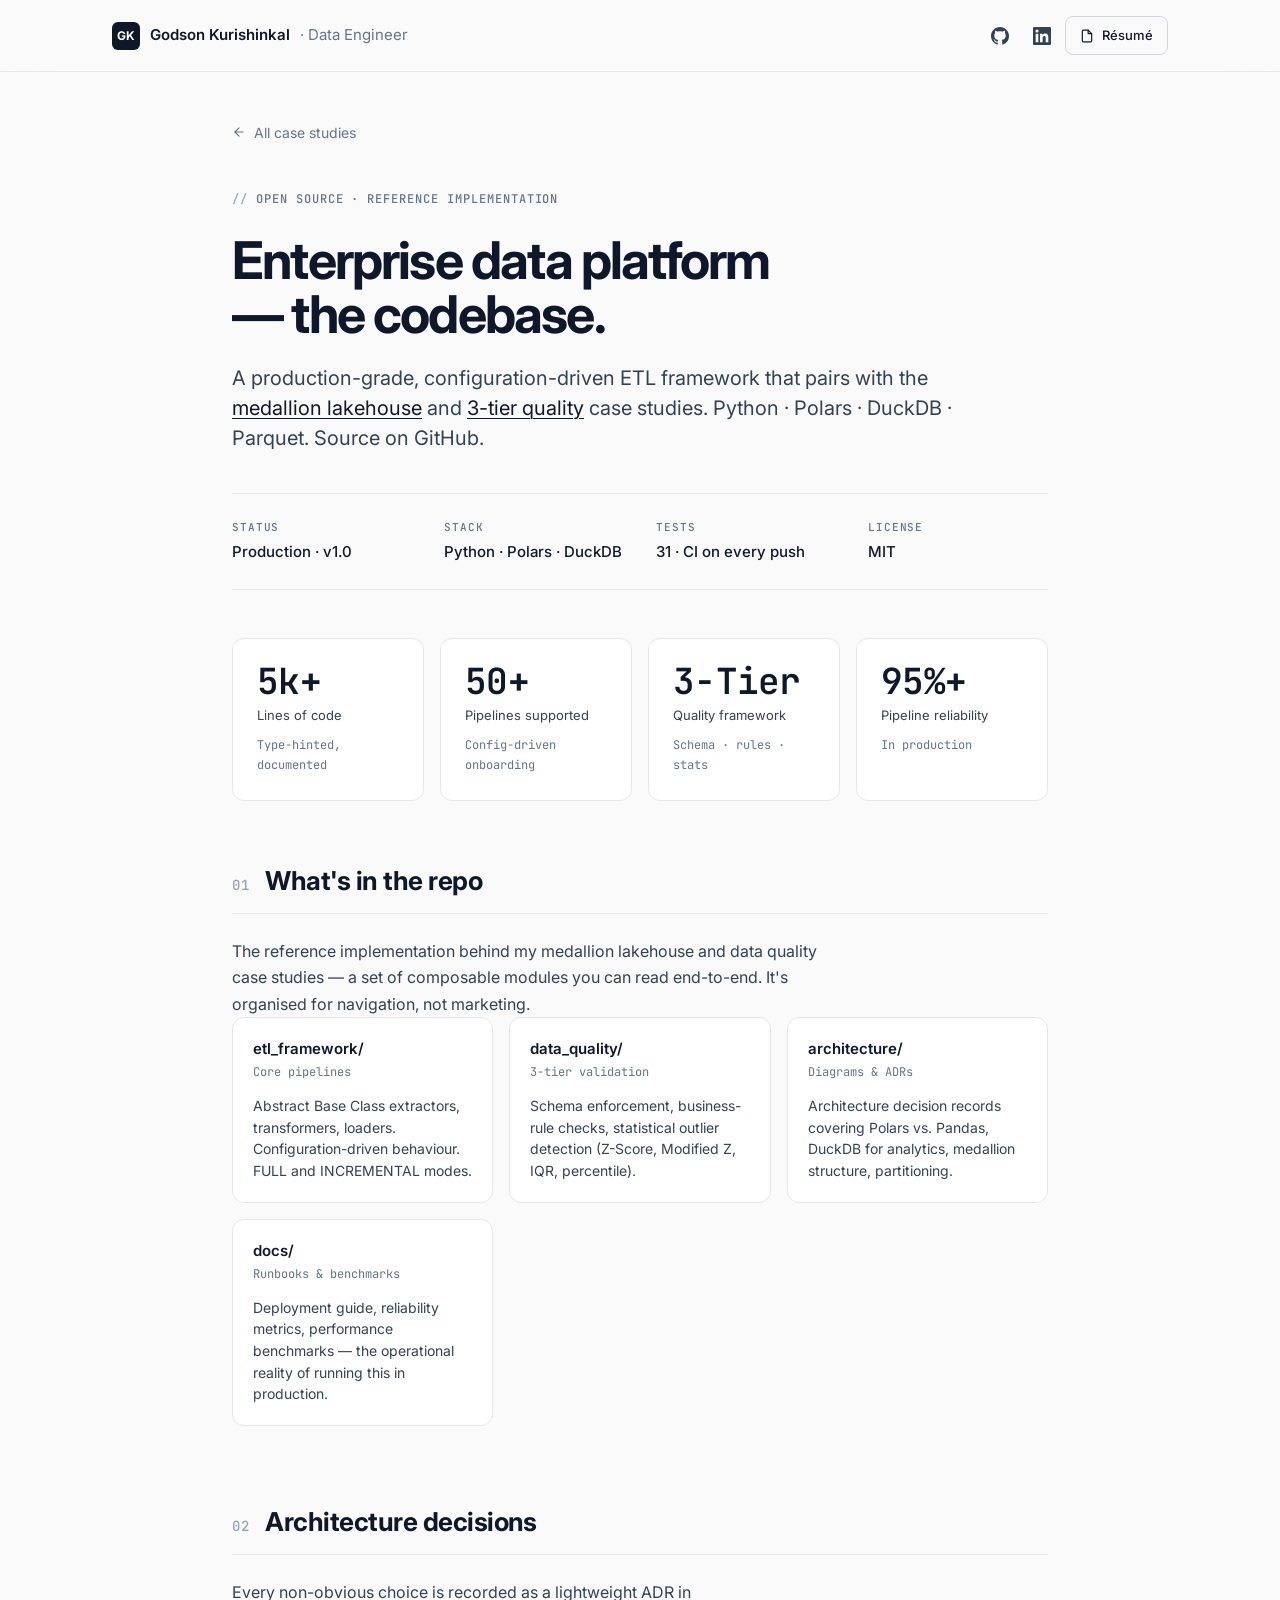
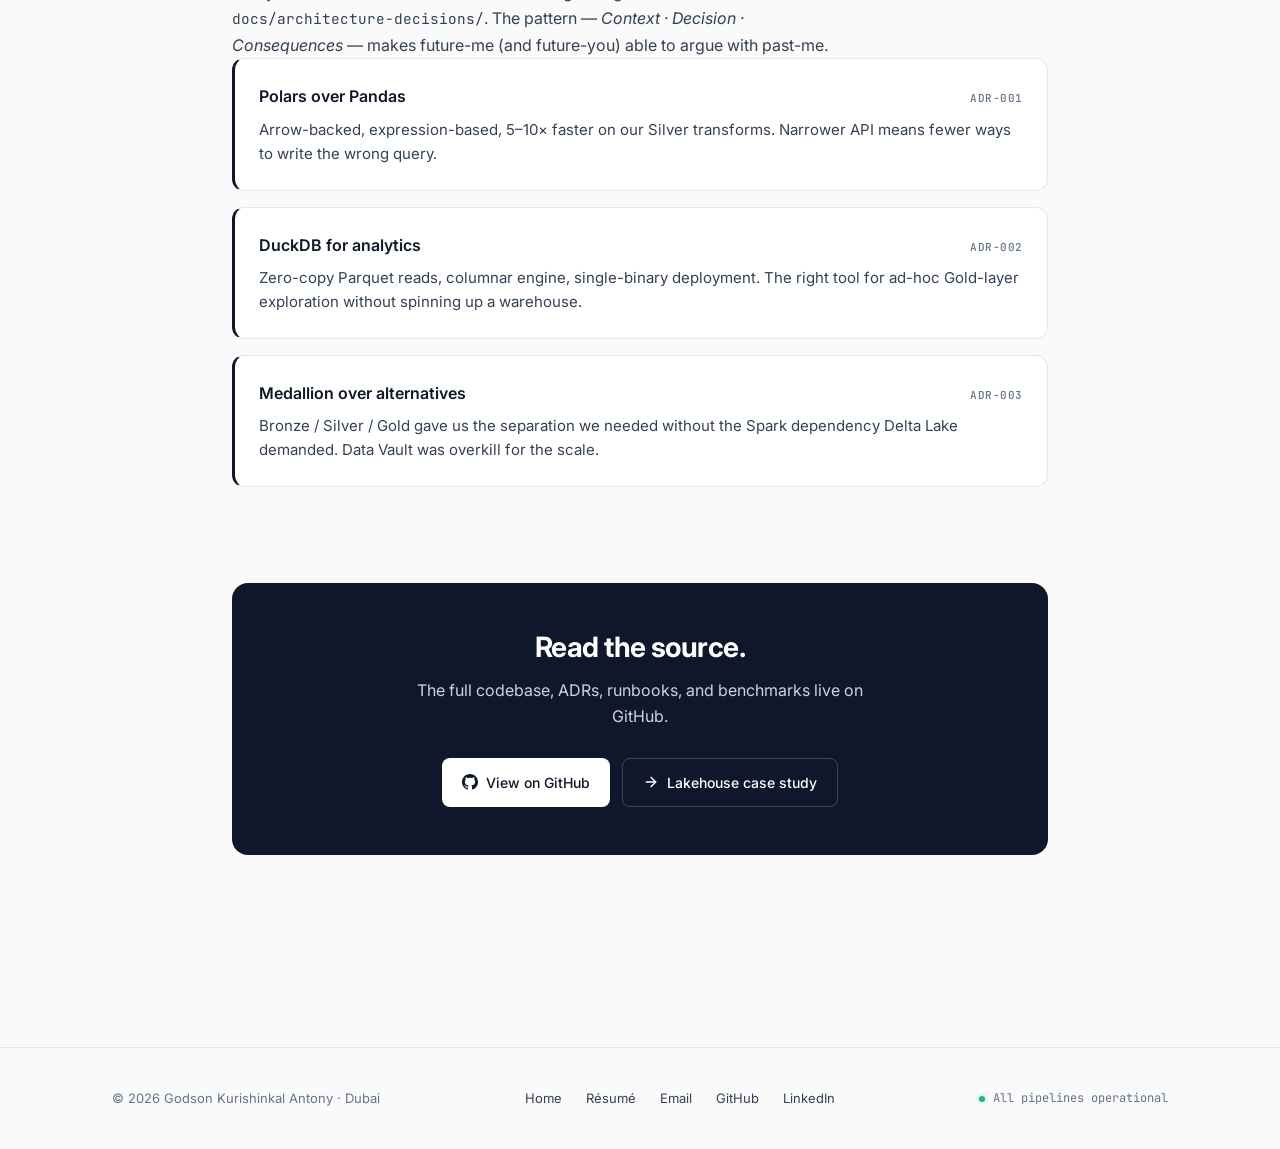
==== commit f3dea710: "Make every claimed capability verifiable in the code (#5) The portfolio's whole argument is that the" ====
--- a/enterprise-data-platform/index.html
+++ b/enterprise-data-platform/index.html
@@ -105,7 +105,7 @@
                 <div class="card">
                     <h3 class="card-title">data_quality/</h3>
                     <div class="card-sub">3-tier validation</div>
-                    <div class="card-desc">Schema enforcement, business-rule checks, statistical outlier detection (Z-Score, Modified Z, IQR, DBSCAN).</div>
+                    <div class="card-desc">Schema enforcement, business-rule checks, statistical outlier detection (Z-Score, Modified Z, IQR, percentile).</div>
                 </div>
                 <div class="card">
                     <h3 class="card-title">architecture/</h3>
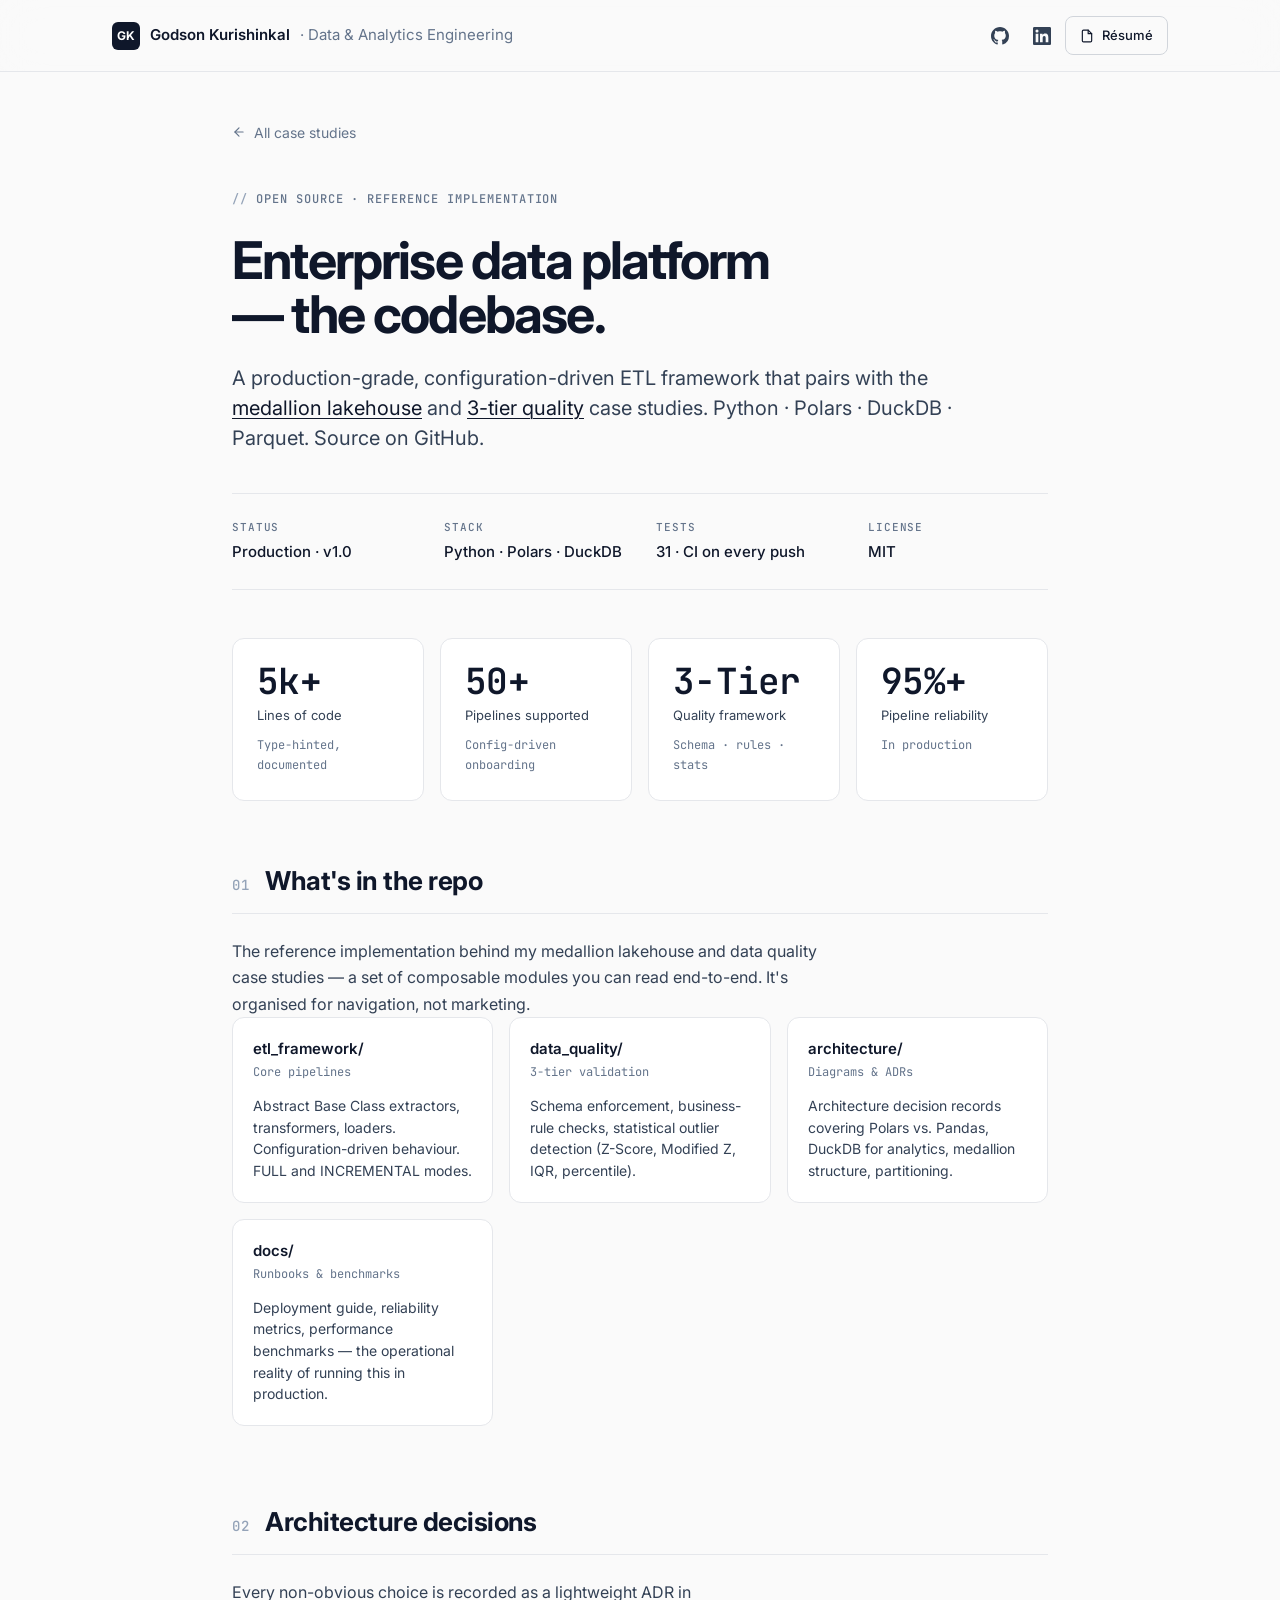
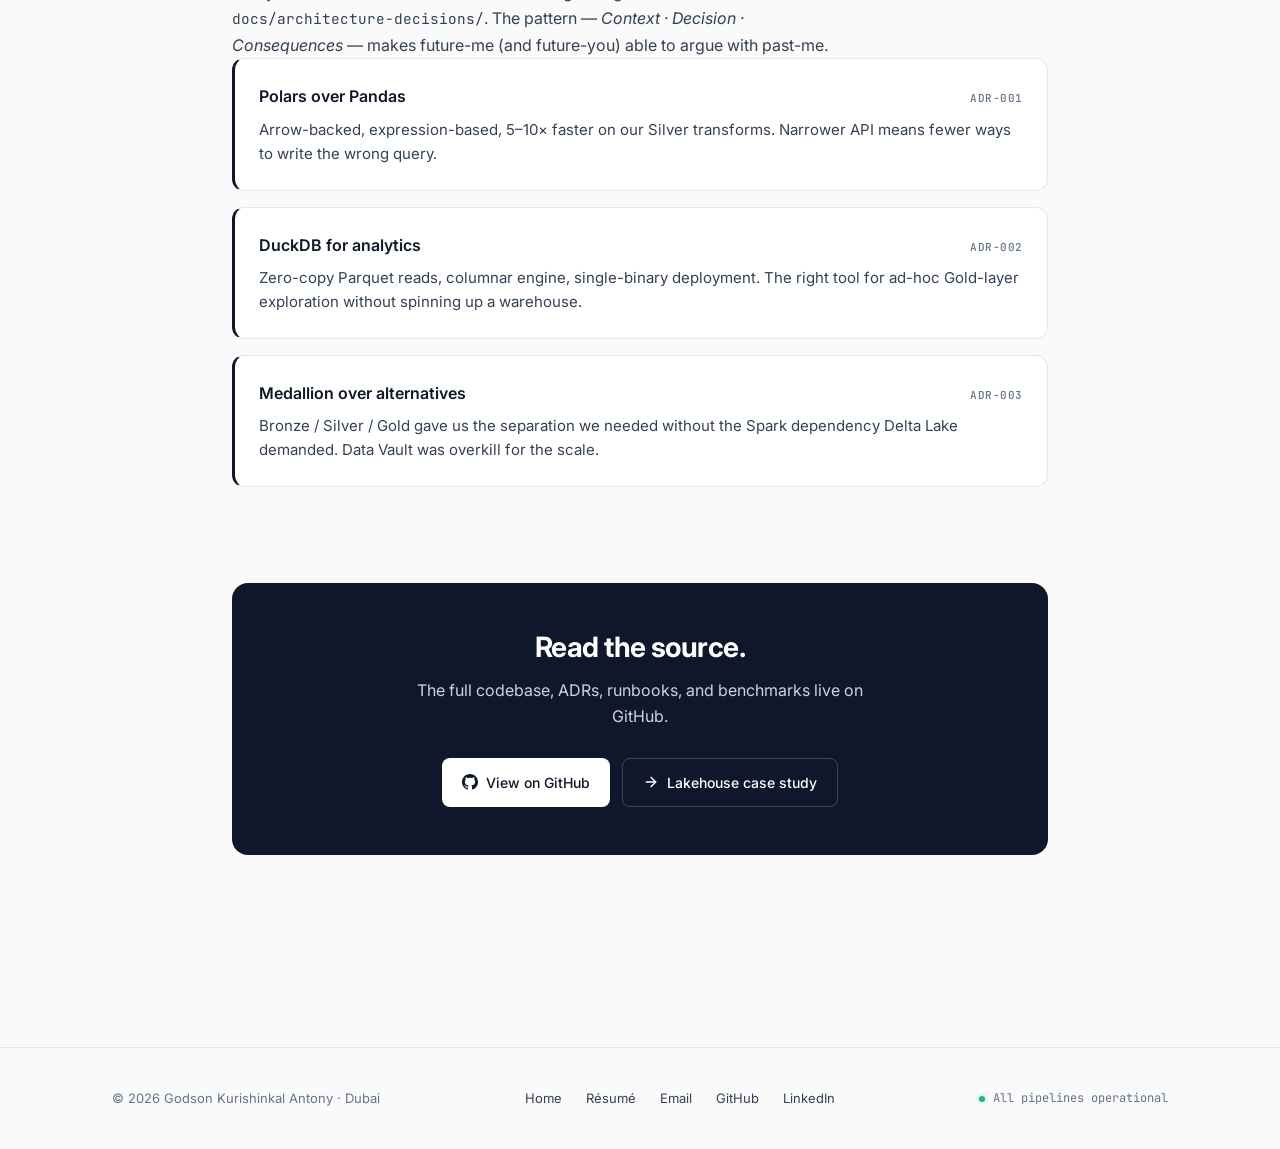
==== commit a8ca53f2: "Align the site's role label with the locked headline The portfolio identified as "Data Engineer" whi" ====
--- a/enterprise-data-platform/index.html
+++ b/enterprise-data-platform/index.html
@@ -32,7 +32,7 @@
         <div class="nav-inner">
             <a href="../index.html" class="nav-brand">
                 <span class="nav-brand-mark">GK</span>
-                <span class="nav-brand-name">Godson<span class="nav-brand-name-last"> Kurishinkal</span></span> <span class="nav-brand-meta">· Data Engineer</span>
+                <span class="nav-brand-name">Godson<span class="nav-brand-name-last"> Kurishinkal</span></span> <span class="nav-brand-meta">· Data &amp; Analytics Engineering</span>
             </a>
             <div class="nav-links">
                 <a href="https://github.com/GodsonKurishinkal" target="_blank" rel="noopener noreferrer" class="nav-link" aria-label="GitHub">
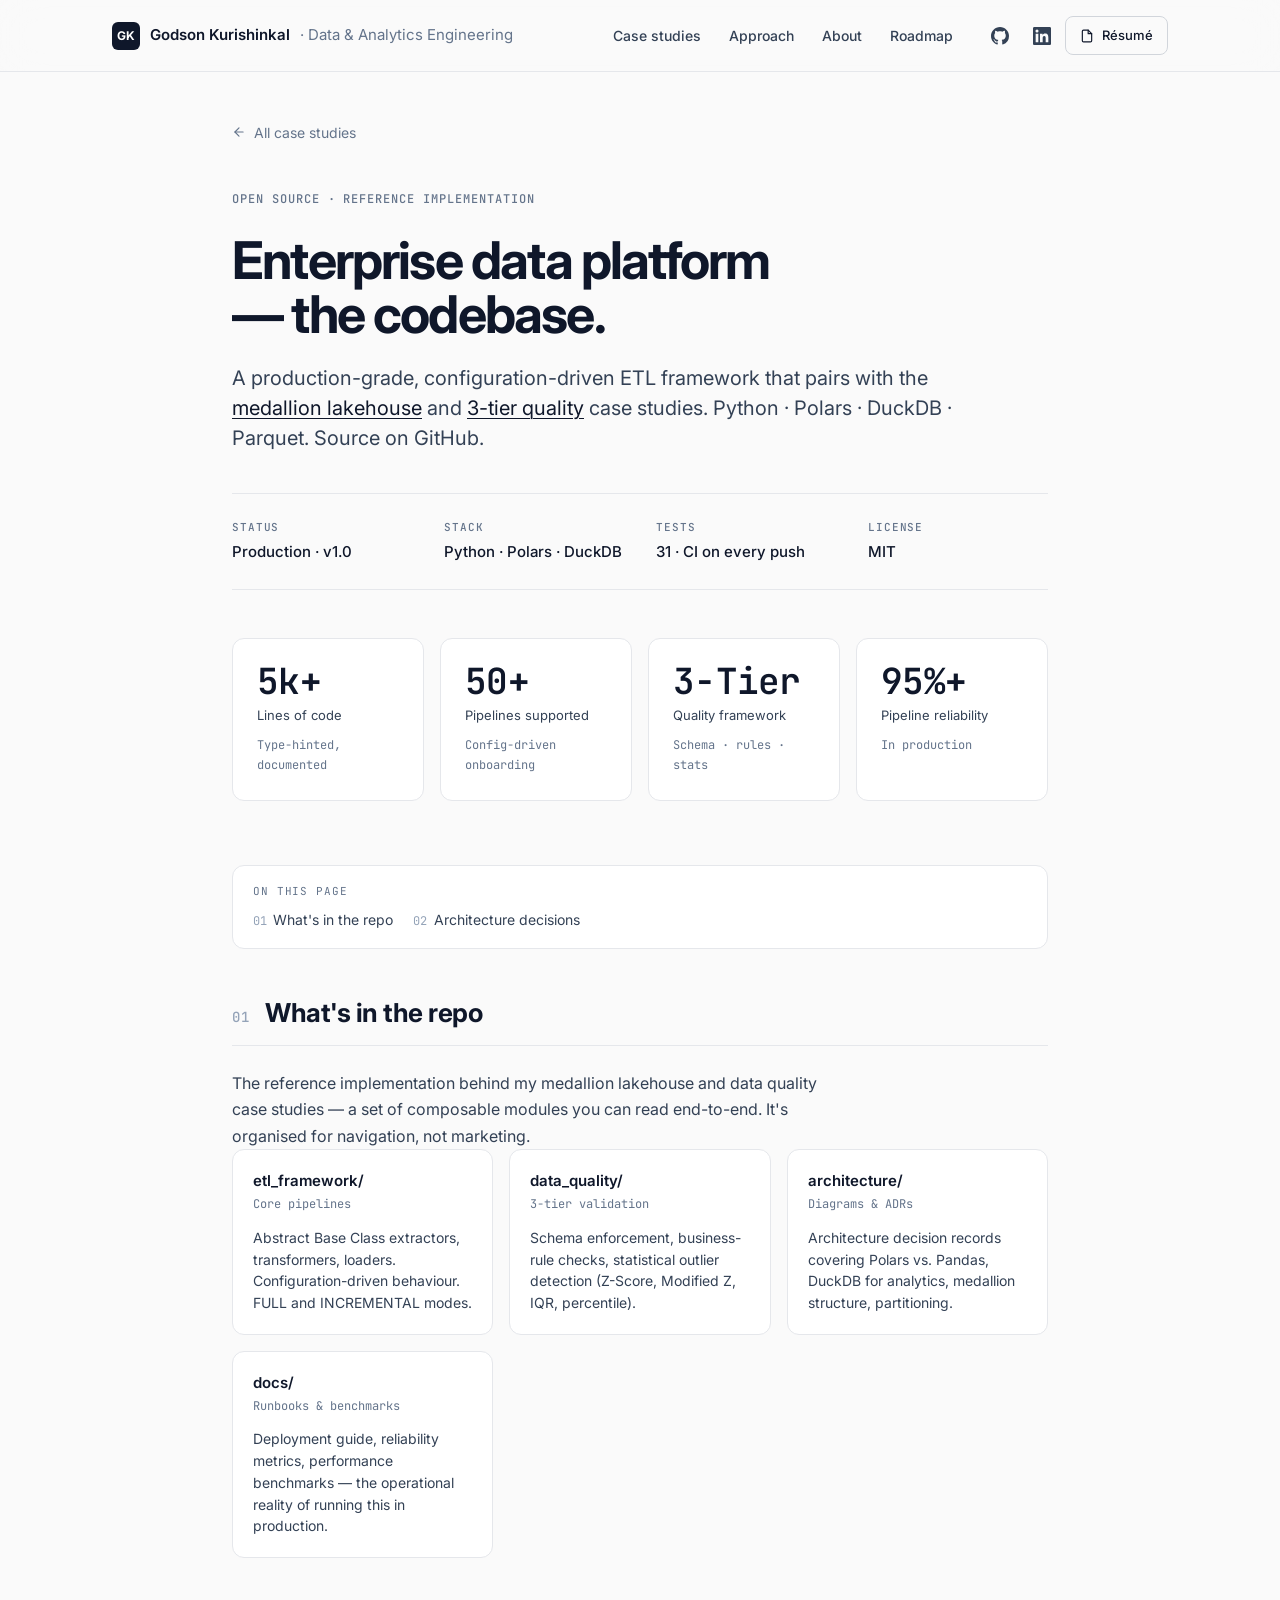
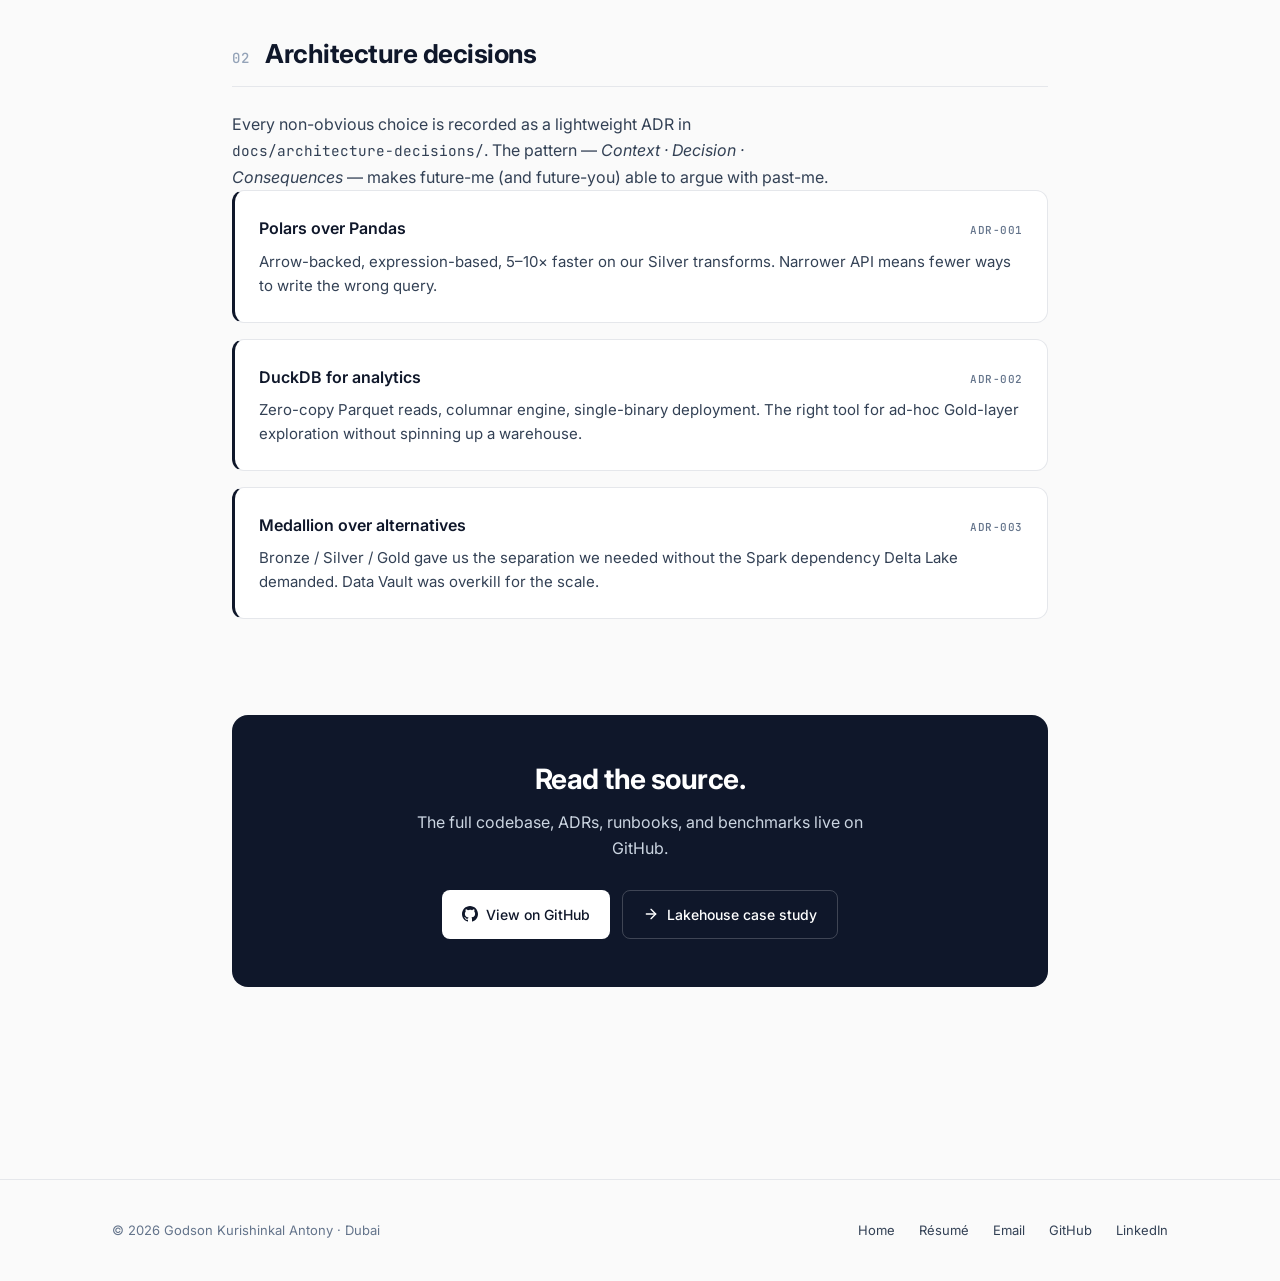
==== commit 28fdadde: "feat: section navigation and plain-language home page Add section links to the top navigation on eve" ====
--- a/enterprise-data-platform/index.html
+++ b/enterprise-data-platform/index.html
@@ -23,17 +23,23 @@
     <link rel="icon" type="image/svg+xml" href="data:image/svg+xml;utf8,<svg xmlns='http://www.w3.org/2000/svg' viewBox='0 0 100 100'><rect width='100' height='100' rx='20' fill='%230f172a'/><text x='50' y='66' font-family='Inter,sans-serif' font-size='52' font-weight='700' text-anchor='middle' fill='%23ffffff'>GK</text></svg>">
 
     <link rel="stylesheet" href="../assets/css/tokens.css?v=2bb3148a">
-    <link rel="stylesheet" href="../assets/css/app.css?v=565defcc">
-    <noscript><style>.reveal{opacity:1 !important;transform:none !important}</style></noscript>
+    <link rel="stylesheet" href="../assets/css/app.css?v=02437586">
+    <script>document.documentElement.classList.add('js');</script>
 </head>
 <body>
     <a href="#main" class="skip-link">Skip to content</a>
-    <nav>
+    <nav aria-label="Primary">
         <div class="nav-inner">
             <a href="../index.html" class="nav-brand">
                 <span class="nav-brand-mark">GK</span>
                 <span class="nav-brand-name">Godson<span class="nav-brand-name-last"> Kurishinkal</span></span> <span class="nav-brand-meta">· Data &amp; Analytics Engineering</span>
             </a>
+            <div class="nav-sections">
+                <a href="../index.html#projects">Case studies</a>
+                <a href="../index.html#approach">Approach</a>
+                <a href="../index.html#about">About</a>
+                <a href="../index.html#roadmap">Roadmap</a>
+            </div>
             <div class="nav-links">
                 <a href="https://github.com/GodsonKurishinkal" target="_blank" rel="noopener noreferrer" class="nav-link" aria-label="GitHub">
                     <svg viewBox="0 0 24 24" fill="currentColor"><path d="M12 0C5.37 0 0 5.37 0 12c0 5.31 3.435 9.795 8.205 11.385.6.105.825-.255.825-.57 0-.285-.015-1.23-.015-2.235-3.015.555-3.795-.735-4.035-1.41-.135-.345-.72-1.41-1.23-1.695-.42-.225-1.02-.78-.015-.795.945-.015 1.62.87 1.845 1.23 1.08 1.815 2.805 1.305 3.495.99.105-.78.42-1.305.765-1.605-2.67-.3-5.46-1.335-5.46-5.925 0-1.305.465-2.385 1.23-3.225-.12-.3-.54-1.53.12-3.18 0 0 1.005-.315 3.3 1.23.96-.27 1.98-.405 3-.405s2.04.135 3 .405c2.295-1.56 3.3-1.23 3.3-1.23.66 1.65.24 2.88.12 3.18.765.84 1.23 1.905 1.23 3.225 0 4.605-2.805 5.625-5.475 5.925.435.375.81 1.095.81 2.22 0 1.605-.015 2.895-.015 3.3 0 .315.225.69.825.57A12.02 12.02 0 0024 12c0-6.63-5.37-12-12-12z"/></svg>
@@ -41,7 +47,7 @@
                 <a href="https://linkedin.com/in/godsonkurishinkal" target="_blank" rel="noopener noreferrer" class="nav-link" aria-label="LinkedIn">
                     <svg viewBox="0 0 24 24" fill="currentColor"><path d="M20.447 20.452h-3.554v-5.569c0-1.328-.027-3.037-1.852-3.037-1.853 0-2.136 1.445-2.136 2.939v5.667H9.351V9h3.414v1.561h.046c.477-.9 1.637-1.85 3.37-1.85 3.601 0 4.267 2.37 4.267 5.455v6.286zM5.337 7.433a2.062 2.062 0 01-2.063-2.065 2.064 2.064 0 112.063 2.065zm1.782 13.019H3.555V9h3.564v11.452zM22.225 0H1.771C.792 0 0 .774 0 1.729v20.542C0 23.227.792 24 1.771 24h20.451C23.2 24 24 23.227 24 22.271V1.729C24 .774 23.2 0 22.222 0h.003z"/></svg>
                 </a>
-                <a href="../resume.html" class="nav-cta" target="_blank" rel="noopener noreferrer">
+                <a href="../resume.html" class="nav-cta">
                     <svg viewBox="0 0 24 24" fill="none" stroke="currentColor" stroke-width="2" stroke-linecap="round" stroke-linejoin="round"><path d="M14 2H6a2 2 0 0 0-2 2v16a2 2 0 0 0 2 2h12a2 2 0 0 0 2-2V8z"/><path d="M14 2v6h6"/></svg>
                     Résumé
                 </a>
@@ -91,7 +97,15 @@
             </div>
         </header>
 
-        <section class="reveal">
+        <nav class="toc" aria-label="On this page">
+            <span class="toc-label">On this page</span>
+            <ol>
+                <li><a href="#whats-in-the-repo">What's in the repo</a></li>
+                <li><a href="#architecture-decisions">Architecture decisions</a></li>
+            </ol>
+        </nav>
+
+        <section class="reveal" id="whats-in-the-repo">
             <div class="sh"><span class="sh-num">01</span><h2 class="sh-title">What's in the repo</h2></div>
             <div class="prose">
                 <p>The reference implementation behind my medallion lakehouse and data quality case studies — a set of composable modules you can read end-to-end. It's organised for navigation, not marketing.</p>
@@ -120,7 +134,7 @@
             </div>
         </section>
 
-        <section class="reveal">
+        <section class="reveal" id="architecture-decisions">
             <div class="sh"><span class="sh-num">02</span><h2 class="sh-title">Architecture decisions</h2></div>
             <div class="prose">
                 <p>Every non-obvious choice is recorded as a lightweight ADR in <code>docs/architecture-decisions/</code>. The pattern — <em>Context · Decision · Consequences</em> — makes future-me (and future-you) able to argue with past-me.</p>
@@ -173,7 +187,6 @@
                 <a href="https://github.com/GodsonKurishinkal" target="_blank" rel="noopener noreferrer">GitHub</a>
                 <a href="https://linkedin.com/in/godsonkurishinkal" target="_blank" rel="noopener noreferrer">LinkedIn</a>
             </div>
-            <div class="footer-status">All pipelines operational</div>
         </div>
     </footer>
 
--- a/assets/css/app.css
+++ b/assets/css/app.css
@@ -71,6 +71,17 @@
 }
 .nav-brand-name { white-space: nowrap; }
 .nav-brand-meta { color: var(--text-3); font-weight: 400; }
+.nav-sections { display: flex; align-items: center; gap: 0.25rem; margin-left: auto; }
+.nav-sections a {
+    padding: 0.5rem 0.75rem;
+    border-radius: 8px;
+    color: var(--text-2);
+    font-size: 0.875rem;
+    font-weight: 500;
+    white-space: nowrap;
+    transition: var(--transition);
+}
+.nav-sections a:hover { color: var(--ink); background: rgba(15, 23, 42, 0.04); }
 .nav-links { display: flex; align-items: center; gap: 0.25rem; }
 .nav-link {
     display: inline-flex;
@@ -129,7 +140,6 @@
     text-transform: uppercase;
     margin-bottom: 1.5rem;
 }
-.case-category::before { content: '//'; margin-right: 0.5rem; color: var(--text-4); }
 
 .case-title {
     font-size: clamp(2rem, 4.5vw, 3.25rem);
@@ -863,22 +873,6 @@
 .footer-inner a { color: var(--text-2); transition: var(--transition); }
 .footer-inner a:hover { color: var(--ink); }
 .footer-links { display: flex; gap: 1.5rem; flex-wrap: wrap; }
-.footer-status {
-    display: inline-flex;
-    align-items: center;
-    gap: 0.5rem;
-    font-family: var(--font-mono);
-    font-size: 0.75rem;
-    color: var(--text-3);
-}
-.footer-status::before {
-    content: '';
-    width: 6px;
-    height: 6px;
-    border-radius: 50%;
-    background: var(--live);
-    box-shadow: 0 0 0 3px var(--live-bg);
-}
 
 /* ---- Responsive ---- */
 @media (max-width: 640px) {
@@ -899,8 +893,9 @@
 }
 
 /* ---- Scroll reveal ---- */
-.reveal { opacity: 0; transform: translateY(12px); transition: opacity 500ms, transform 500ms; }
-.reveal.visible { opacity: 1; transform: translateY(0); }
+/* Content is hidden for the reveal only once the page script has run. */
+.js .reveal { opacity: 0; transform: translateY(12px); transition: opacity 500ms, transform 500ms; }
+.js .reveal.visible { opacity: 1; transform: translateY(0); }
 
 /* ================================================================
    Landing-page components (index.html)
@@ -926,11 +921,10 @@
     color: var(--text-3);
     margin-bottom: 1.25rem;
 }
-.hero-eyebrow::before { content: '//'; color: var(--text-4); margin-right: 0.5rem; }
 .hero-title {
-    font-size: clamp(2.25rem, 5vw, 3.75rem);
+    font-size: clamp(2rem, 4vw, 3rem);
     font-weight: 700;
-    line-height: 1.02;
+    line-height: 1.08;
     letter-spacing: -0.035em;
     margin-bottom: 1.5rem;
     color: var(--ink);
@@ -1021,7 +1015,6 @@
     color: var(--text-3);
     margin-bottom: 0.875rem;
 }
-.section-eyebrow::before { content: '//'; color: var(--text-4); margin-right: 0.5rem; }
 .section-title-lg {
     font-size: clamp(1.75rem, 3.5vw, 2.5rem);
     font-weight: 700;
@@ -1506,5 +1499,76 @@
         transition-duration: 0.01ms !important;
         scroll-behavior: auto !important;
     }
-    .reveal { opacity: 1; transform: none; }
-}
+    .js .reveal { opacity: 1; transform: none; }
+}
+
+
+/* ================================================================
+   Navigation: section links and in-page contents
+   ================================================================ */
+/* Anchored sections stop below the sticky bar instead of under it. */
+[id] { scroll-margin-top: 5.5rem; }
+
+@media (max-width: 1080px) {
+    .nav-brand-meta { display: none; }
+}
+@media (max-width: 760px) {
+    /* Section links move to their own row and scroll sideways if needed. */
+    .nav-inner { flex-wrap: wrap; row-gap: 0.25rem; }
+    .nav-sections {
+        order: 3;
+        flex-basis: 100%;
+        margin-left: -0.75rem;
+        overflow-x: auto;
+        scrollbar-width: none;
+    }
+    .nav-sections::-webkit-scrollbar { display: none; }
+    [id] { scroll-margin-top: 7.5rem; }
+}
+
+.toc {
+    /* undo the sticky site-nav styles that apply to every <nav> */
+    position: static;
+    z-index: auto;
+    backdrop-filter: none;
+    -webkit-backdrop-filter: none;
+    margin-top: 2.5rem;
+    padding: 1rem 1.25rem;
+    border: 1px solid var(--border);
+    border-radius: var(--radius);
+    background: var(--bg-card);
+}
+.toc-label {
+    display: block;
+    font-family: var(--font-mono);
+    font-size: 0.6875rem;
+    letter-spacing: 0.08em;
+    text-transform: uppercase;
+    color: var(--text-3);
+    margin-bottom: 0.5rem;
+}
+.toc ol {
+    list-style: none;
+    margin: 0;
+    padding: 0;
+    display: flex;
+    flex-wrap: wrap;
+    gap: 0.25rem 1.25rem;
+    counter-reset: toc;
+}
+.toc li { counter-increment: toc; font-size: 0.875rem; }
+.toc li::before {
+    content: counter(toc, decimal-leading-zero);
+    font-family: var(--font-mono);
+    font-size: 0.75rem;
+    color: var(--text-4);
+    margin-right: 0.4rem;
+}
+.toc a { color: var(--text-2); }
+.toc a:hover { color: var(--ink); text-decoration: underline; }
+
+/* Phone: portrait sits above the text, small, so the first screen is the claim. */
+@media (max-width: 640px) {
+    .hero-visual { order: -1; justify-self: start; margin-left: 10px; }
+    .hero-image { width: 88px; height: 88px; }
+}
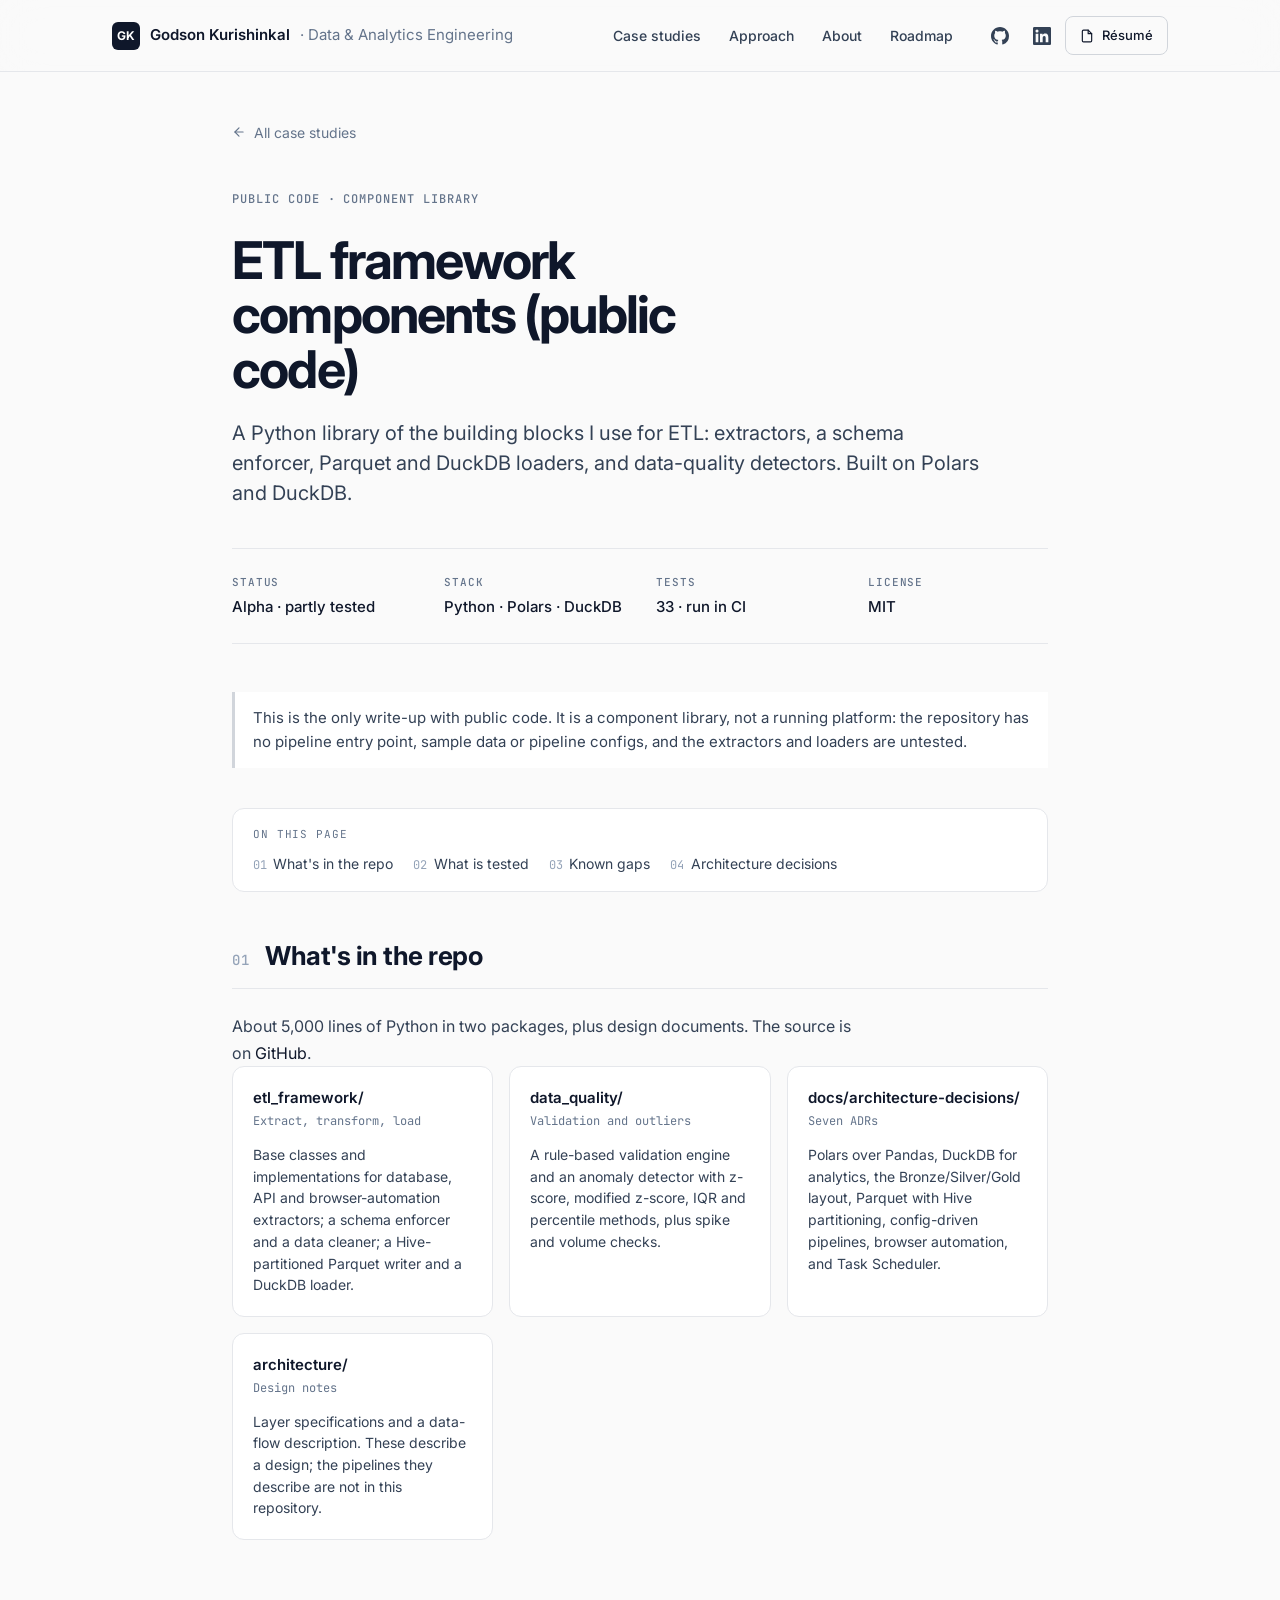
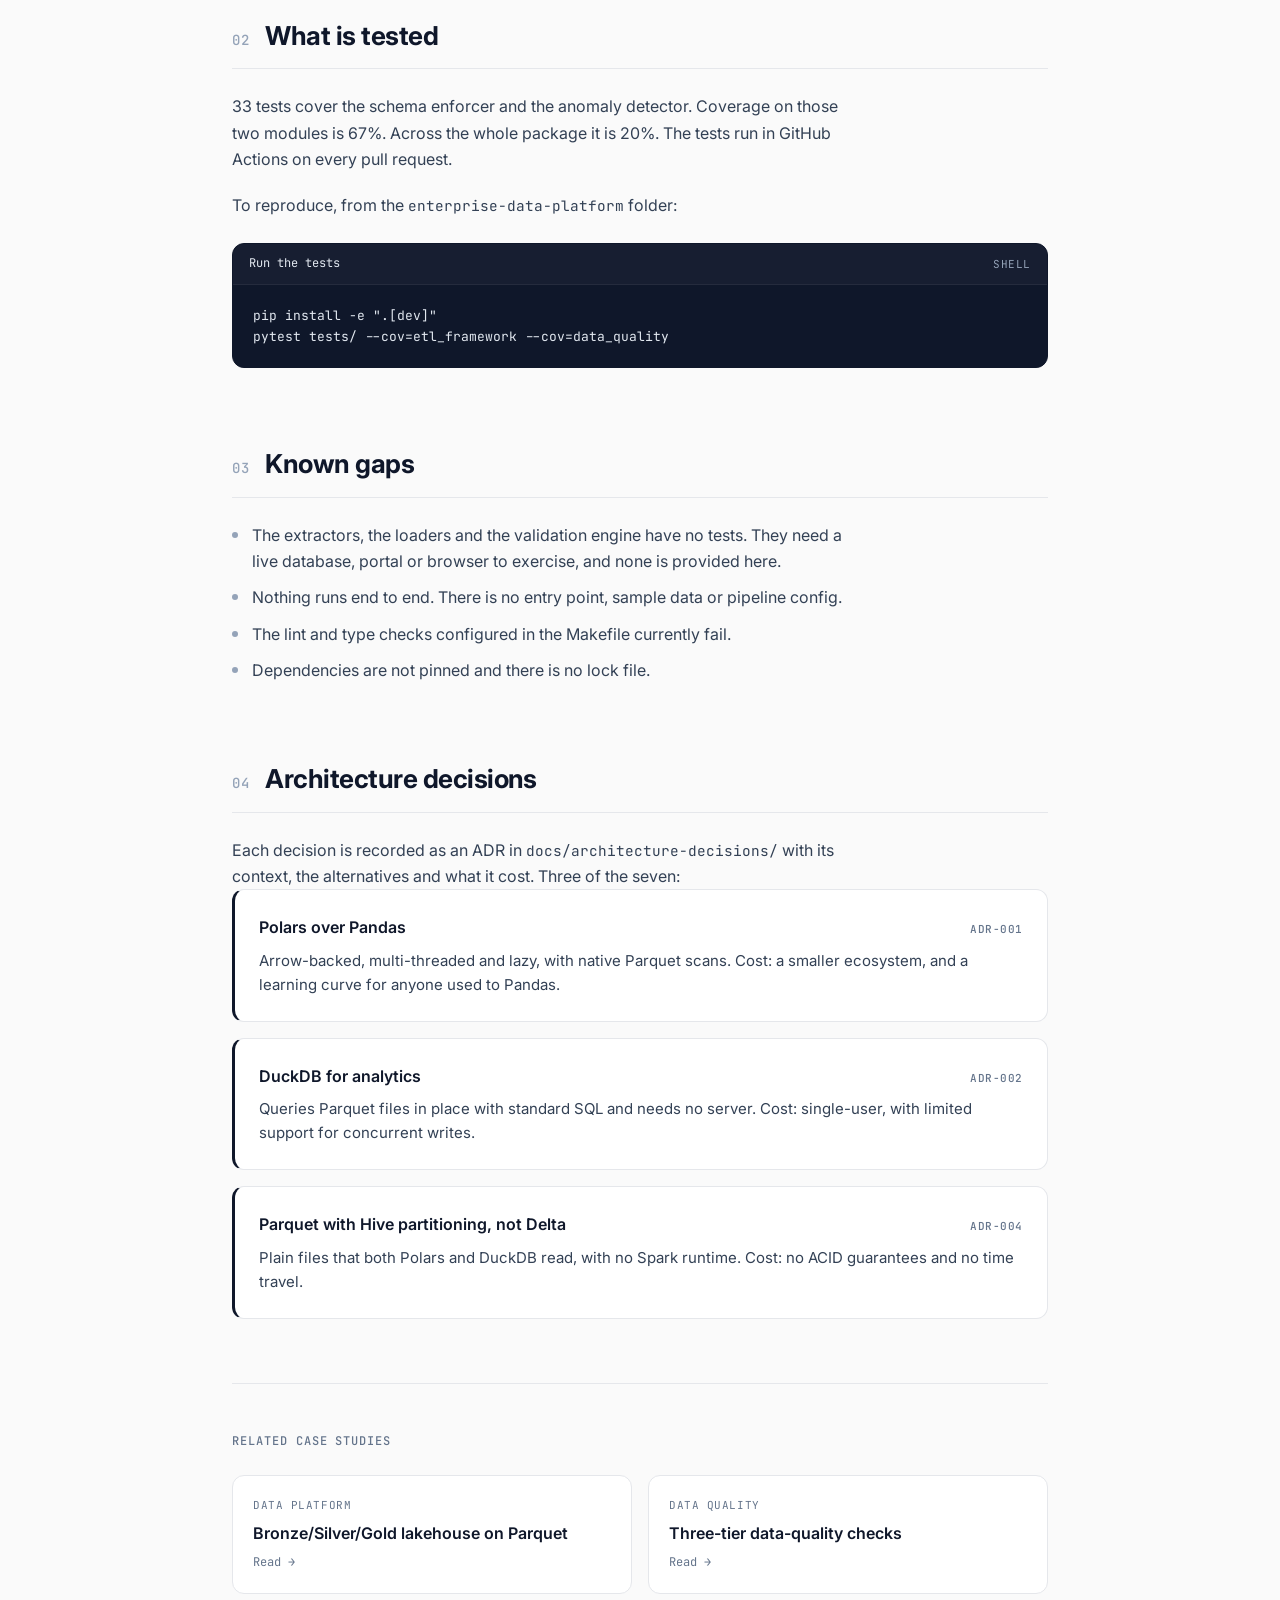
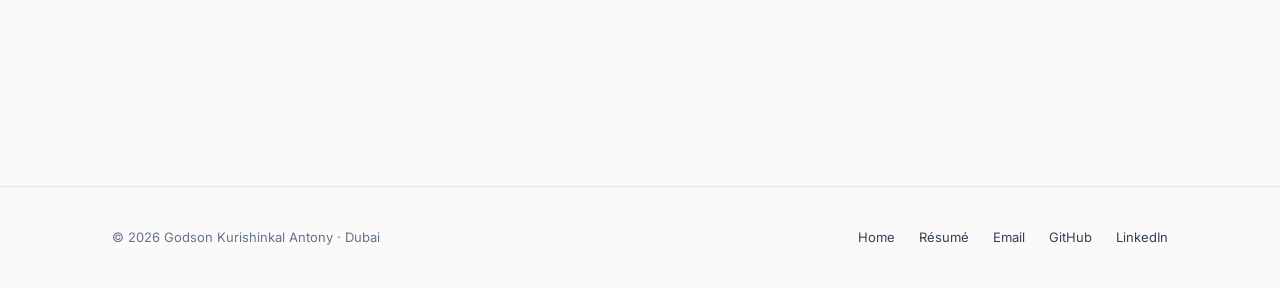
==== commit 9bae63de: "docs: plain-language pass across the whole site Rewrite the home page, the six write-ups, the résumé" ====
--- a/enterprise-data-platform/index.html
+++ b/enterprise-data-platform/index.html
@@ -5,13 +5,13 @@
     <meta name="viewport" content="width=device-width, initial-scale=1.0">
     <meta name="theme-color" content="#fafafa">
 
-    <title>Enterprise Data Platform — Godson Kurishinkal Antony</title>
-    <meta name="description" content="Production-grade medallion lakehouse codebase: configuration-driven ETL framework, 3-tier data quality, Polars + DuckDB. Source on GitHub.">
+    <title>ETL framework components (public code) — Godson Kurishinkal Antony</title>
+    <meta name="description" content="A Python component library for ETL: extractors, a schema enforcer, Parquet and DuckDB loaders, and data-quality detectors. 33 tests. Source on GitHub.">
     <meta name="author" content="Godson Kurishinkal Antony">
     <link rel="canonical" href="https://godsonkurishinkal.github.io/data-engineering-portfolio/enterprise-data-platform/">
 
-    <meta property="og:title" content="Enterprise Data Platform — Source Code">
-    <meta property="og:description" content="Production-grade medallion lakehouse codebase: configuration-driven ETL, 3-tier quality, Polars + DuckDB.">
+    <meta property="og:title" content="ETL framework components (public code)">
+    <meta property="og:description" content="A Python component library for ETL: extractors, a schema enforcer, loaders and data-quality detectors. 33 tests.">
     <meta property="og:type" content="article">
     <meta property="og:url" content="https://godsonkurishinkal.github.io/data-engineering-portfolio/enterprise-data-platform/">
     <meta property="og:image" content="https://godsonkurishinkal.github.io/data-engineering-portfolio/assets/images/og-image.png">
@@ -23,7 +23,7 @@
     <link rel="icon" type="image/svg+xml" href="data:image/svg+xml;utf8,<svg xmlns='http://www.w3.org/2000/svg' viewBox='0 0 100 100'><rect width='100' height='100' rx='20' fill='%230f172a'/><text x='50' y='66' font-family='Inter,sans-serif' font-size='52' font-weight='700' text-anchor='middle' fill='%23ffffff'>GK</text></svg>">
 
     <link rel="stylesheet" href="../assets/css/tokens.css?v=2bb3148a">
-    <link rel="stylesheet" href="../assets/css/app.css?v=02437586">
+    <link rel="stylesheet" href="../assets/css/app.css?v=afe324a9">
     <script>document.documentElement.classList.add('js');</script>
 </head>
 <body>
@@ -62,45 +62,26 @@
         </a>
 
         <header>
-            <span class="case-category">Open Source · Reference Implementation</span>
-            <h1 class="case-title">Enterprise data platform — the codebase.</h1>
-            <p class="case-pitch">A production-grade, configuration-driven ETL framework that pairs with the <a href="../projects/medallion-lakehouse.html" style="text-decoration: underline; text-decoration-thickness: 1px; text-underline-offset: 3px;">medallion lakehouse</a> and <a href="../projects/anomaly-detection.html" style="text-decoration: underline; text-decoration-thickness: 1px; text-underline-offset: 3px;">3-tier quality</a> case studies. Python · Polars · DuckDB · Parquet. Source on GitHub.</p>
+            <span class="case-category">Public code · Component library</span>
+            <h1 class="case-title">ETL framework components (public code)</h1>
+            <p class="case-pitch">A Python library of the building blocks I use for ETL: extractors, a schema enforcer, Parquet and DuckDB loaders, and data-quality detectors. Built on Polars and DuckDB.</p>
 
             <div class="case-meta">
-                <div class="case-meta-item"><span class="case-meta-label">Status</span><span class="case-meta-value">Production · v1.0</span></div>
+                <div class="case-meta-item"><span class="case-meta-label">Status</span><span class="case-meta-value">Alpha · partly tested</span></div>
                 <div class="case-meta-item"><span class="case-meta-label">Stack</span><span class="case-meta-value">Python · Polars · DuckDB</span></div>
-                <div class="case-meta-item"><span class="case-meta-label">Tests</span><span class="case-meta-value">31 · CI on every push</span></div>
+                <div class="case-meta-item"><span class="case-meta-label">Tests</span><span class="case-meta-value">33 · run in CI</span></div>
                 <div class="case-meta-item"><span class="case-meta-label">License</span><span class="case-meta-value">MIT</span></div>
             </div>
-
-            <div class="kpi-grid">
-                <div class="kpi">
-                    <div class="kpi-value">5k+</div>
-                    <div class="kpi-label">Lines of code</div>
-                    <div class="kpi-detail">Type-hinted, documented</div>
-                </div>
-                <div class="kpi">
-                    <div class="kpi-value">50+</div>
-                    <div class="kpi-label">Pipelines supported</div>
-                    <div class="kpi-detail">Config-driven onboarding</div>
-                </div>
-                <div class="kpi">
-                    <div class="kpi-value">3-Tier</div>
-                    <div class="kpi-label">Quality framework</div>
-                    <div class="kpi-detail">Schema · rules · stats</div>
-                </div>
-                <div class="kpi">
-                    <div class="kpi-value">95%+</div>
-                    <div class="kpi-label">Pipeline reliability</div>
-                    <div class="kpi-detail">In production</div>
-                </div>
-            </div>
         </header>
+
+        <p class="case-note">This is the only write-up with public code. It is a component library, not a running platform: the repository has no pipeline entry point, sample data or pipeline configs, and the extractors and loaders are untested.</p>
 
         <nav class="toc" aria-label="On this page">
             <span class="toc-label">On this page</span>
             <ol>
                 <li><a href="#whats-in-the-repo">What's in the repo</a></li>
+                <li><a href="#what-is-tested">What is tested</a></li>
+                <li><a href="#known-gaps">Known gaps</a></li>
                 <li><a href="#architecture-decisions">Architecture decisions</a></li>
             </ol>
         </nav>
@@ -108,70 +89,99 @@
         <section class="reveal" id="whats-in-the-repo">
             <div class="sh"><span class="sh-num">01</span><h2 class="sh-title">What's in the repo</h2></div>
             <div class="prose">
-                <p>The reference implementation behind my medallion lakehouse and data quality case studies — a set of composable modules you can read end-to-end. It's organised for navigation, not marketing.</p>
+                <p>About 5,000 lines of Python in two packages, plus design documents. The source is on <a href="https://github.com/GodsonKurishinkal/data-engineering-portfolio/tree/main/enterprise-data-platform" target="_blank" rel="noopener noreferrer">GitHub</a>.</p>
             </div>
             <div class="card-grid">
                 <div class="card">
                     <h3 class="card-title">etl_framework/</h3>
-                    <div class="card-sub">Core pipelines</div>
-                    <div class="card-desc">Abstract Base Class extractors, transformers, loaders. Configuration-driven behaviour. FULL and INCREMENTAL modes.</div>
+                    <div class="card-sub">Extract, transform, load</div>
+                    <div class="card-desc">Base classes and implementations for database, API and browser-automation extractors; a schema enforcer and a data cleaner; a Hive-partitioned Parquet writer and a DuckDB loader.</div>
                 </div>
                 <div class="card">
                     <h3 class="card-title">data_quality/</h3>
-                    <div class="card-sub">3-tier validation</div>
-                    <div class="card-desc">Schema enforcement, business-rule checks, statistical outlier detection (Z-Score, Modified Z, IQR, percentile).</div>
+                    <div class="card-sub">Validation and outliers</div>
+                    <div class="card-desc">A rule-based validation engine and an anomaly detector with z-score, modified z-score, IQR and percentile methods, plus spike and volume checks.</div>
+                </div>
+                <div class="card">
+                    <h3 class="card-title">docs/architecture-decisions/</h3>
+                    <div class="card-sub">Seven ADRs</div>
+                    <div class="card-desc">Polars over Pandas, DuckDB for analytics, the Bronze/Silver/Gold layout, Parquet with Hive partitioning, config-driven pipelines, browser automation, and Task Scheduler.</div>
                 </div>
                 <div class="card">
                     <h3 class="card-title">architecture/</h3>
-                    <div class="card-sub">Diagrams &amp; ADRs</div>
-                    <div class="card-desc">Architecture decision records covering Polars vs. Pandas, DuckDB for analytics, medallion structure, partitioning.</div>
-                </div>
-                <div class="card">
-                    <h3 class="card-title">docs/</h3>
-                    <div class="card-sub">Runbooks &amp; benchmarks</div>
-                    <div class="card-desc">Deployment guide, reliability metrics, performance benchmarks — the operational reality of running this in production.</div>
-                </div>
+                    <div class="card-sub">Design notes</div>
+                    <div class="card-desc">Layer specifications and a data-flow description. These describe a design; the pipelines they describe are not in this repository.</div>
+                </div>
+            </div>
+        </section>
+
+        <section class="reveal" id="what-is-tested">
+            <div class="sh"><span class="sh-num">02</span><h2 class="sh-title">What is tested</h2></div>
+            <div class="prose">
+                <p>33 tests cover the schema enforcer and the anomaly detector. Coverage on those two modules is 67%. Across the whole package it is 20%. The tests run in GitHub Actions on every pull request.</p>
+                <p>To reproduce, from the <code>enterprise-data-platform</code> folder:</p>
+            </div>
+            <div class="code">
+                <div class="code-head">
+                    <span class="code-file">Run the tests</span>
+                    <span class="code-lang">shell</span>
+                </div>
+<pre>pip install -e ".[dev]"
+pytest tests/ --cov=etl_framework --cov=data_quality</pre>
+            </div>
+        </section>
+
+        <section class="reveal" id="known-gaps">
+            <div class="sh"><span class="sh-num">03</span><h2 class="sh-title">Known gaps</h2></div>
+            <div class="prose">
+                <ul>
+                    <li>The extractors, the loaders and the validation engine have no tests. They need a live database, portal or browser to exercise, and none is provided here.</li>
+                    <li>Nothing runs end to end. There is no entry point, sample data or pipeline config.</li>
+                    <li>The lint and type checks configured in the Makefile currently fail.</li>
+                    <li>Dependencies are not pinned and there is no lock file.</li>
+                </ul>
             </div>
         </section>
 
         <section class="reveal" id="architecture-decisions">
-            <div class="sh"><span class="sh-num">02</span><h2 class="sh-title">Architecture decisions</h2></div>
-            <div class="prose">
-                <p>Every non-obvious choice is recorded as a lightweight ADR in <code>docs/architecture-decisions/</code>. The pattern — <em>Context · Decision · Consequences</em> — makes future-me (and future-you) able to argue with past-me.</p>
+            <div class="sh"><span class="sh-num">04</span><h2 class="sh-title">Architecture decisions</h2></div>
+            <div class="prose">
+                <p>Each decision is recorded as an ADR in <code>docs/architecture-decisions/</code> with its context, the alternatives and what it cost. Three of the seven:</p>
             </div>
             <div class="decisions">
                 <div class="decision">
                     <div class="decision-head"><span class="decision-title">Polars over Pandas</span><span class="decision-tag">ADR-001</span></div>
                     <div class="decision-body">
-                        <p>Arrow-backed, expression-based, 5–10× faster on our Silver transforms. Narrower API means fewer ways to write the wrong query.</p>
+                        <p>Arrow-backed, multi-threaded and lazy, with native Parquet scans. Cost: a smaller ecosystem, and a learning curve for anyone used to Pandas.</p>
                     </div>
                 </div>
                 <div class="decision">
                     <div class="decision-head"><span class="decision-title">DuckDB for analytics</span><span class="decision-tag">ADR-002</span></div>
                     <div class="decision-body">
-                        <p>Zero-copy Parquet reads, columnar engine, single-binary deployment. The right tool for ad-hoc Gold-layer exploration without spinning up a warehouse.</p>
+                        <p>Queries Parquet files in place with standard SQL and needs no server. Cost: single-user, with limited support for concurrent writes.</p>
                     </div>
                 </div>
                 <div class="decision">
-                    <div class="decision-head"><span class="decision-title">Medallion over alternatives</span><span class="decision-tag">ADR-003</span></div>
+                    <div class="decision-head"><span class="decision-title">Parquet with Hive partitioning, not Delta</span><span class="decision-tag">ADR-004</span></div>
                     <div class="decision-body">
-                        <p>Bronze / Silver / Gold gave us the separation we needed without the Spark dependency Delta Lake demanded. Data Vault was overkill for the scale.</p>
+                        <p>Plain files that both Polars and DuckDB read, with no Spark runtime. Cost: no ACID guarantees and no time travel.</p>
                     </div>
                 </div>
             </div>
         </section>
 
-        <div class="cta">
-            <h3>Read the source.</h3>
-            <p>The full codebase, ADRs, runbooks, and benchmarks live on GitHub.</p>
-            <div class="cta-row">
-                <a href="https://github.com/GodsonKurishinkal/data-engineering-portfolio/tree/main/enterprise-data-platform" target="_blank" rel="noopener noreferrer" class="cta-btn cta-btn-primary">
-                    <svg viewBox="0 0 24 24" fill="currentColor"><path d="M12 0C5.374 0 0 5.373 0 12c0 5.302 3.438 9.8 8.207 11.387.599.111.793-.261.793-.577v-2.234c-3.338.726-4.033-1.416-4.033-1.416-.546-1.387-1.333-1.756-1.333-1.756-1.089-.745.083-.729.083-.729 1.205.084 1.839 1.237 1.839 1.237 1.07 1.834 2.807 1.304 3.492.997.107-.775.418-1.305.762-1.604-2.665-.305-5.467-1.334-5.467-5.931 0-1.311.469-2.381 1.236-3.221-.124-.303-.535-1.524.117-3.176 0 0 1.008-.322 3.301 1.23A11.509 11.509 0 0112 5.803c1.02.005 2.047.138 3.006.404 2.291-1.552 3.297-1.23 3.297-1.23.653 1.653.242 2.874.118 3.176.77.84 1.235 1.911 1.235 3.221 0 4.609-2.807 5.624-5.479 5.921.43.372.823 1.102.823 2.222v3.293c0 .319.192.694.801.576C20.566 21.797 24 17.3 24 12c0-6.627-5.373-12-12-12z"/></svg>
-                    View on GitHub
-                </a>
-                <a href="../projects/medallion-lakehouse.html" class="cta-btn cta-btn-ghost">
-                    <svg viewBox="0 0 24 24" fill="none" stroke="currentColor" stroke-width="2" stroke-linecap="round" stroke-linejoin="round"><line x1="5" y1="12" x2="19" y2="12"/><polyline points="12 5 19 12 12 19"/></svg>
-                    Lakehouse case study
+        <div class="related">
+            <div class="related-heading">Related case studies</div>
+            <div class="related-grid">
+                <a href="../projects/medallion-lakehouse.html" class="related-card">
+                    <span class="related-card-tag">Data Platform</span>
+                    <span class="related-card-title">Bronze/Silver/Gold lakehouse on Parquet</span>
+                    <span class="related-card-arrow">Read →</span>
+                </a>
+                <a href="../projects/anomaly-detection.html" class="related-card">
+                    <span class="related-card-tag">Data Quality</span>
+                    <span class="related-card-title">Three-tier data-quality checks</span>
+                    <span class="related-card-arrow">Read →</span>
                 </a>
             </div>
         </div>
--- a/assets/css/app.css
+++ b/assets/css/app.css
@@ -1083,7 +1083,7 @@
 /* ---- Impact strip (before/after) ---- */
 .impact-grid {
     display: grid;
-    grid-template-columns: repeat(3, 1fr);
+    grid-template-columns: repeat(2, 1fr);
     gap: 1rem;
 }
 .impact {
@@ -1572,3 +1572,14 @@
     .hero-visual { order: -1; justify-self: start; margin-left: 10px; }
     .hero-image { width: 88px; height: 88px; }
 }
+
+/* Short note under a case-study header saying what the write-up is. */
+.case-note {
+    margin-top: 2rem;
+    padding: 0.875rem 1.125rem;
+    border-left: 3px solid var(--border-2);
+    background: var(--bg-card);
+    color: var(--text-2);
+    font-size: 0.9375rem;
+    line-height: 1.6;
+}
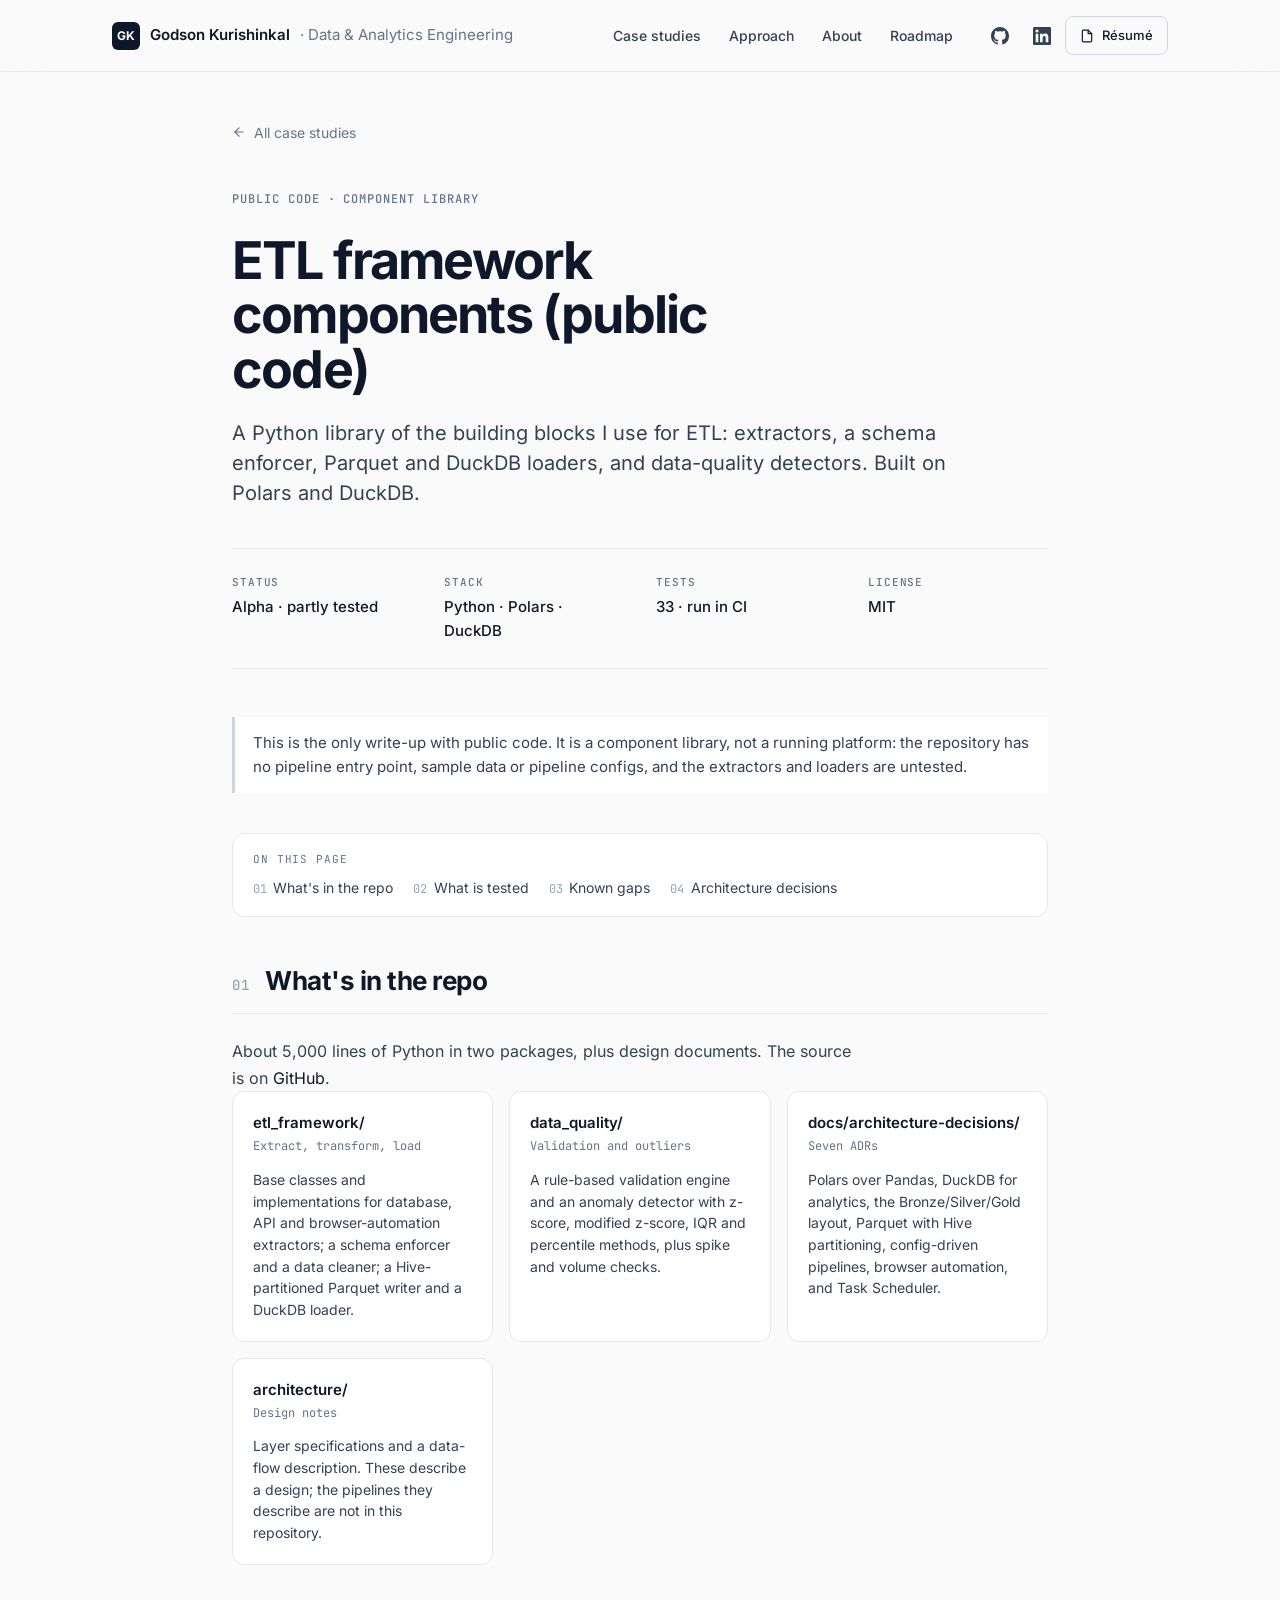
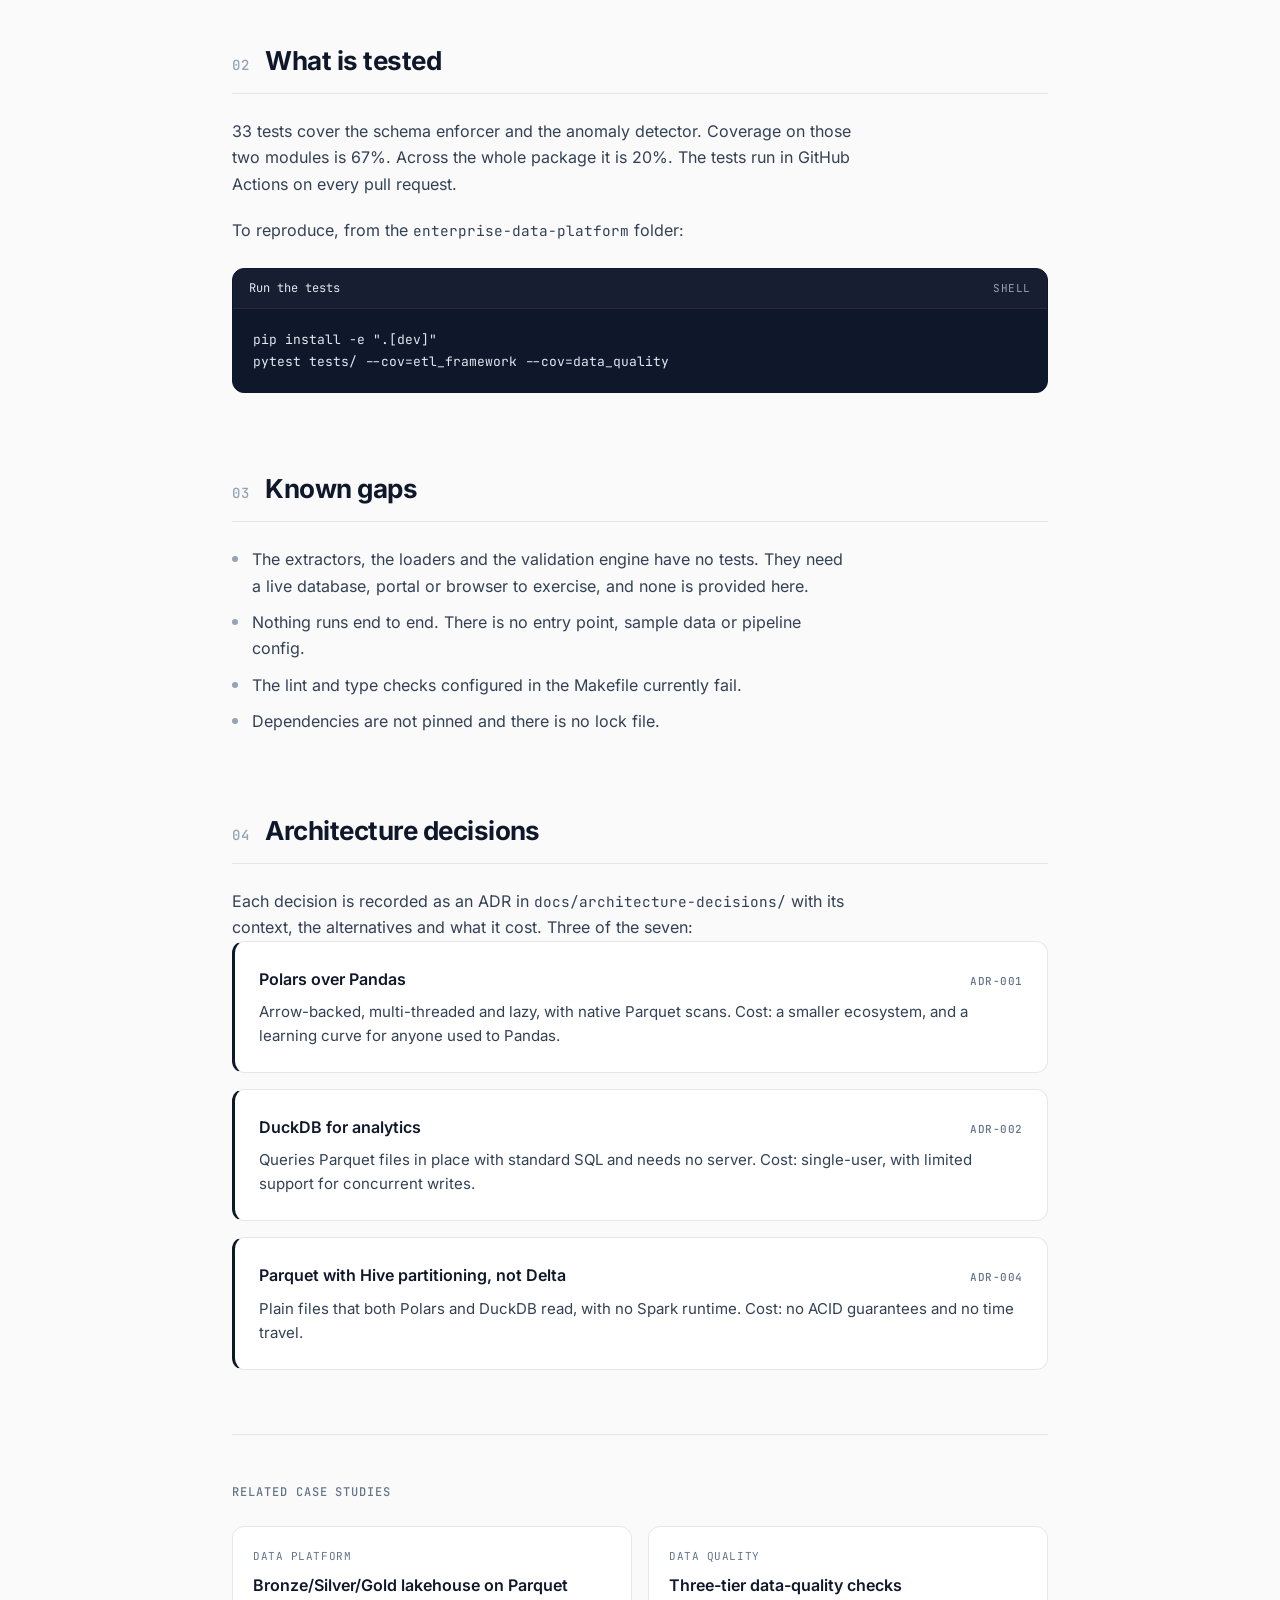
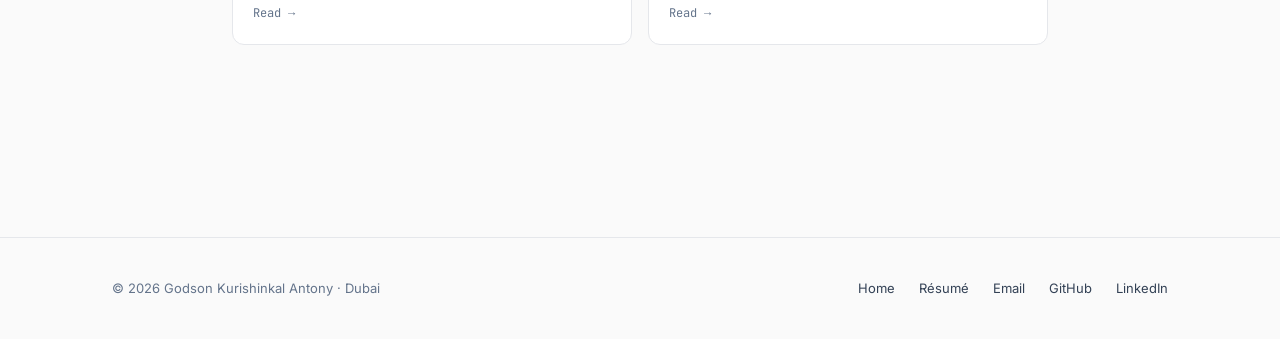
==== commit 9e1a1300: "perf: serve fonts from the site instead of a third-party host Co-Authored-By: Claude Fable 5.2 <nore" ====
--- a/enterprise-data-platform/index.html
+++ b/enterprise-data-platform/index.html
@@ -8,21 +8,18 @@
     <title>ETL framework components (public code) — Godson Kurishinkal Antony</title>
     <meta name="description" content="A Python component library for ETL: extractors, a schema enforcer, Parquet and DuckDB loaders, and data-quality detectors. 33 tests. Source on GitHub.">
     <meta name="author" content="Godson Kurishinkal Antony">
-    <link rel="canonical" href="https://godsonkurishinkal.github.io/data-engineering-portfolio/enterprise-data-platform/">
+    <link rel="canonical" href="https://godsonkurishinkal.github.io/portfolio/enterprise-data-platform/">
 
     <meta property="og:title" content="ETL framework components (public code)">
     <meta property="og:description" content="A Python component library for ETL: extractors, a schema enforcer, loaders and data-quality detectors. 33 tests.">
     <meta property="og:type" content="article">
-    <meta property="og:url" content="https://godsonkurishinkal.github.io/data-engineering-portfolio/enterprise-data-platform/">
-    <meta property="og:image" content="https://godsonkurishinkal.github.io/data-engineering-portfolio/assets/images/og-image.png">
-
-    <link rel="preconnect" href="https://fonts.googleapis.com">
-    <link rel="preconnect" href="https://fonts.gstatic.com" crossorigin>
-    <link href="https://fonts.googleapis.com/css2?family=Inter:wght@300;400;500;600;700&family=JetBrains+Mono:wght@400;500;600&display=swap" rel="stylesheet">
+    <meta property="og:url" content="https://godsonkurishinkal.github.io/portfolio/enterprise-data-platform/">
+    <meta property="og:image" content="https://godsonkurishinkal.github.io/portfolio/assets/images/og-image.png">
+
 
     <link rel="icon" type="image/svg+xml" href="data:image/svg+xml;utf8,<svg xmlns='http://www.w3.org/2000/svg' viewBox='0 0 100 100'><rect width='100' height='100' rx='20' fill='%230f172a'/><text x='50' y='66' font-family='Inter,sans-serif' font-size='52' font-weight='700' text-anchor='middle' fill='%23ffffff'>GK</text></svg>">
 
-    <link rel="stylesheet" href="../assets/css/tokens.css?v=2bb3148a">
+    <link rel="stylesheet" href="../assets/css/tokens.css?v=721bab3b">
     <link rel="stylesheet" href="../assets/css/app.css?v=afe324a9">
     <script>document.documentElement.classList.add('js');</script>
 </head>
@@ -89,7 +86,7 @@
         <section class="reveal" id="whats-in-the-repo">
             <div class="sh"><span class="sh-num">01</span><h2 class="sh-title">What's in the repo</h2></div>
             <div class="prose">
-                <p>About 5,000 lines of Python in two packages, plus design documents. The source is on <a href="https://github.com/GodsonKurishinkal/data-engineering-portfolio/tree/main/enterprise-data-platform" target="_blank" rel="noopener noreferrer">GitHub</a>.</p>
+                <p>About 5,000 lines of Python in two packages, plus design documents. The source is on <a href="https://github.com/GodsonKurishinkal/portfolio/tree/main/enterprise-data-platform" target="_blank" rel="noopener noreferrer">GitHub</a>.</p>
             </div>
             <div class="card-grid">
                 <div class="card">
--- a/assets/css/tokens.css
+++ b/assets/css/tokens.css
@@ -3,6 +3,40 @@
    Imported by: assets/css/app.css (site) and resume.html (print page)
    Change a colour here, not in two places.
    ================================================================ */
+
+/* Fonts are served from this site (assets/fonts). Licences: assets/fonts/LICENSES.md */
+@font-face {
+    font-family: 'Inter';
+    font-style: normal;
+    font-weight: 400 700;
+    font-display: swap;
+    src: url('../fonts/inter-latin-ext.woff2') format('woff2');
+    unicode-range: U+0100-02BA, U+02BD-02C5, U+02C7-02CC, U+02CE-02D7, U+02DD-02FF, U+0304, U+0308, U+0329, U+1D00-1DBF, U+1E00-1E9F, U+1EF2-1EFF, U+2020, U+20A0-20AB, U+20AD-20C4, U+2113, U+2C60-2C7F, U+A720-A7FF;
+}
+@font-face {
+    font-family: 'Inter';
+    font-style: normal;
+    font-weight: 400 700;
+    font-display: swap;
+    src: url('../fonts/inter-latin.woff2') format('woff2');
+    unicode-range: U+0000-00FF, U+0131, U+0152-0153, U+02BB-02BC, U+02C6, U+02DA, U+02DC, U+0304, U+0308, U+0329, U+2000-206F, U+20AC, U+2122, U+2191, U+2193, U+2212, U+2215, U+FEFF, U+FFFD;
+}
+@font-face {
+    font-family: 'JetBrains Mono';
+    font-style: normal;
+    font-weight: 400 600;
+    font-display: swap;
+    src: url('../fonts/jetbrains-mono-latin-ext.woff2') format('woff2');
+    unicode-range: U+0100-02BA, U+02BD-02C5, U+02C7-02CC, U+02CE-02D7, U+02DD-02FF, U+0304, U+0308, U+0329, U+1D00-1DBF, U+1E00-1E9F, U+1EF2-1EFF, U+2020, U+20A0-20AB, U+20AD-20C4, U+2113, U+2C60-2C7F, U+A720-A7FF;
+}
+@font-face {
+    font-family: 'JetBrains Mono';
+    font-style: normal;
+    font-weight: 400 600;
+    font-display: swap;
+    src: url('../fonts/jetbrains-mono-latin.woff2') format('woff2');
+    unicode-range: U+0000-00FF, U+0131, U+0152-0153, U+02BB-02BC, U+02C6, U+02DA, U+02DC, U+0304, U+0308, U+0329, U+2000-206F, U+20AC, U+2122, U+2191, U+2193, U+2212, U+2215, U+FEFF, U+FFFD;
+}
 
 :root {
     /* Surfaces */
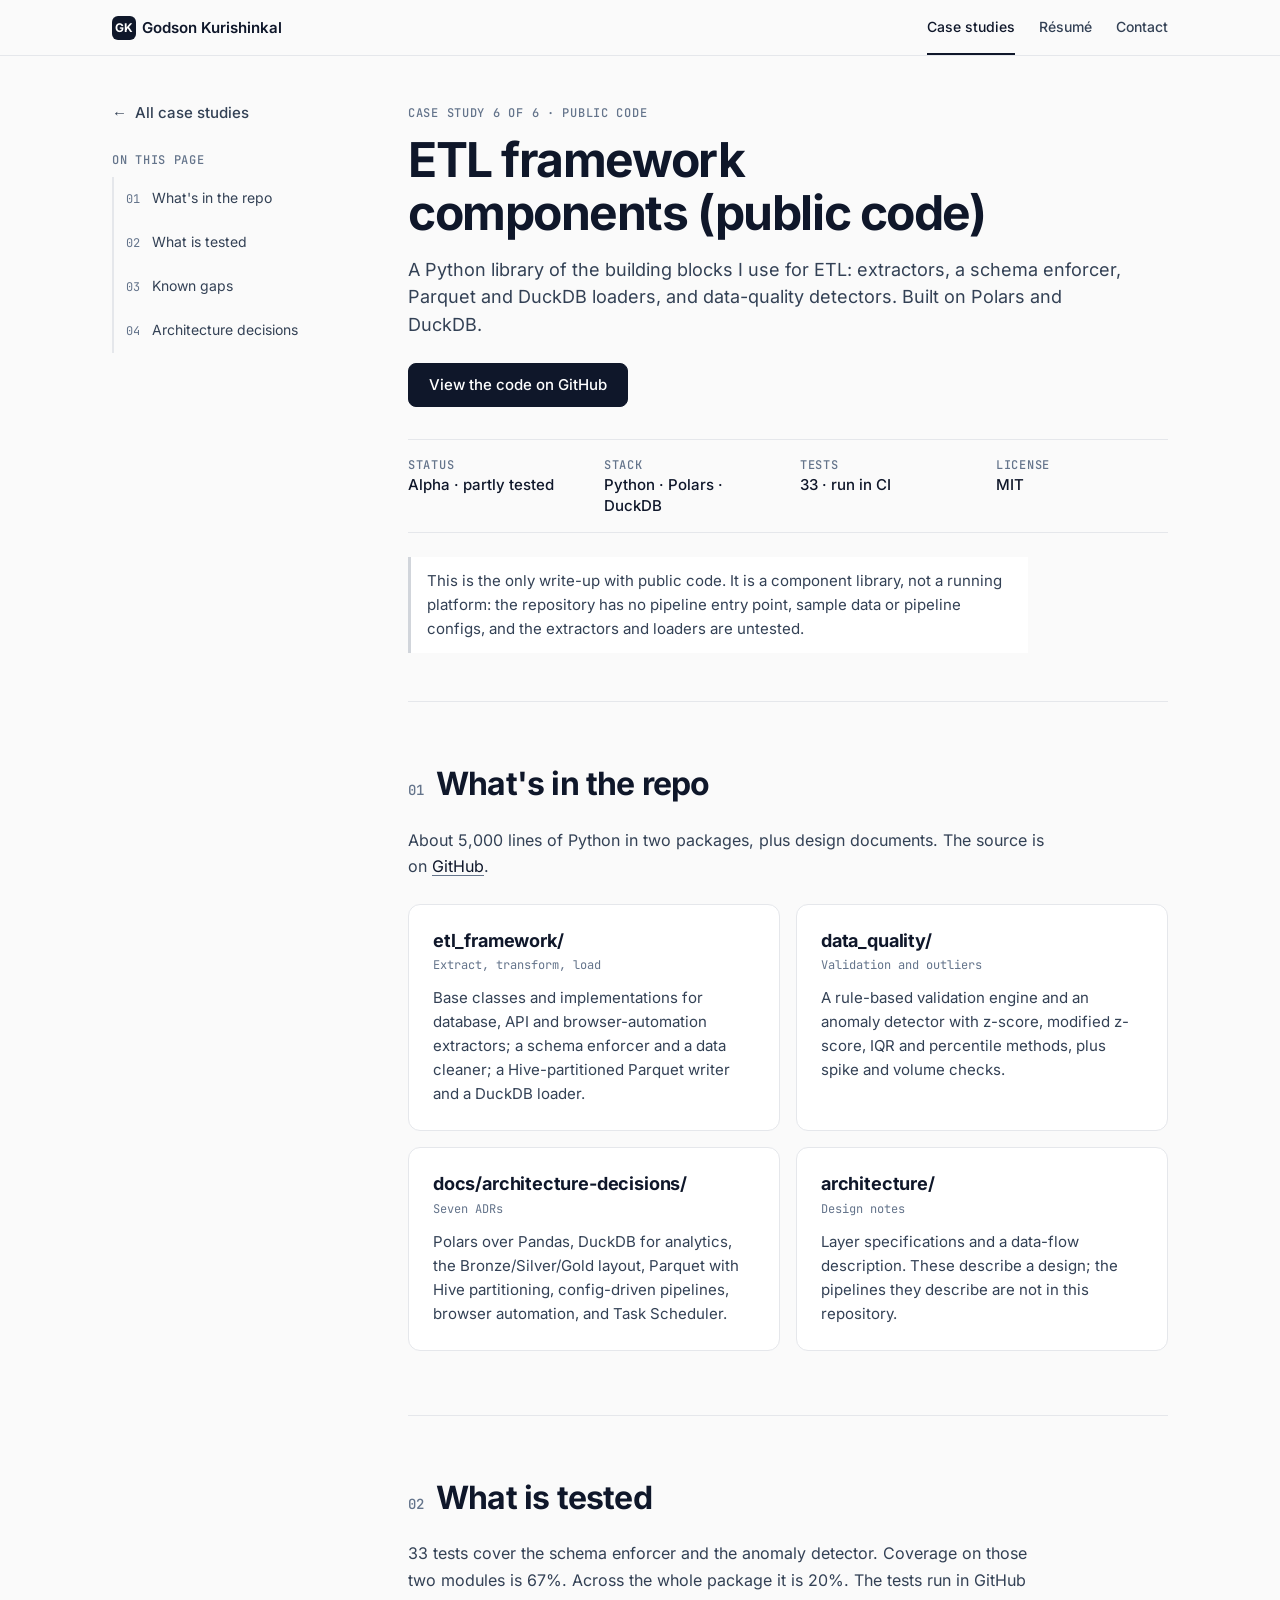
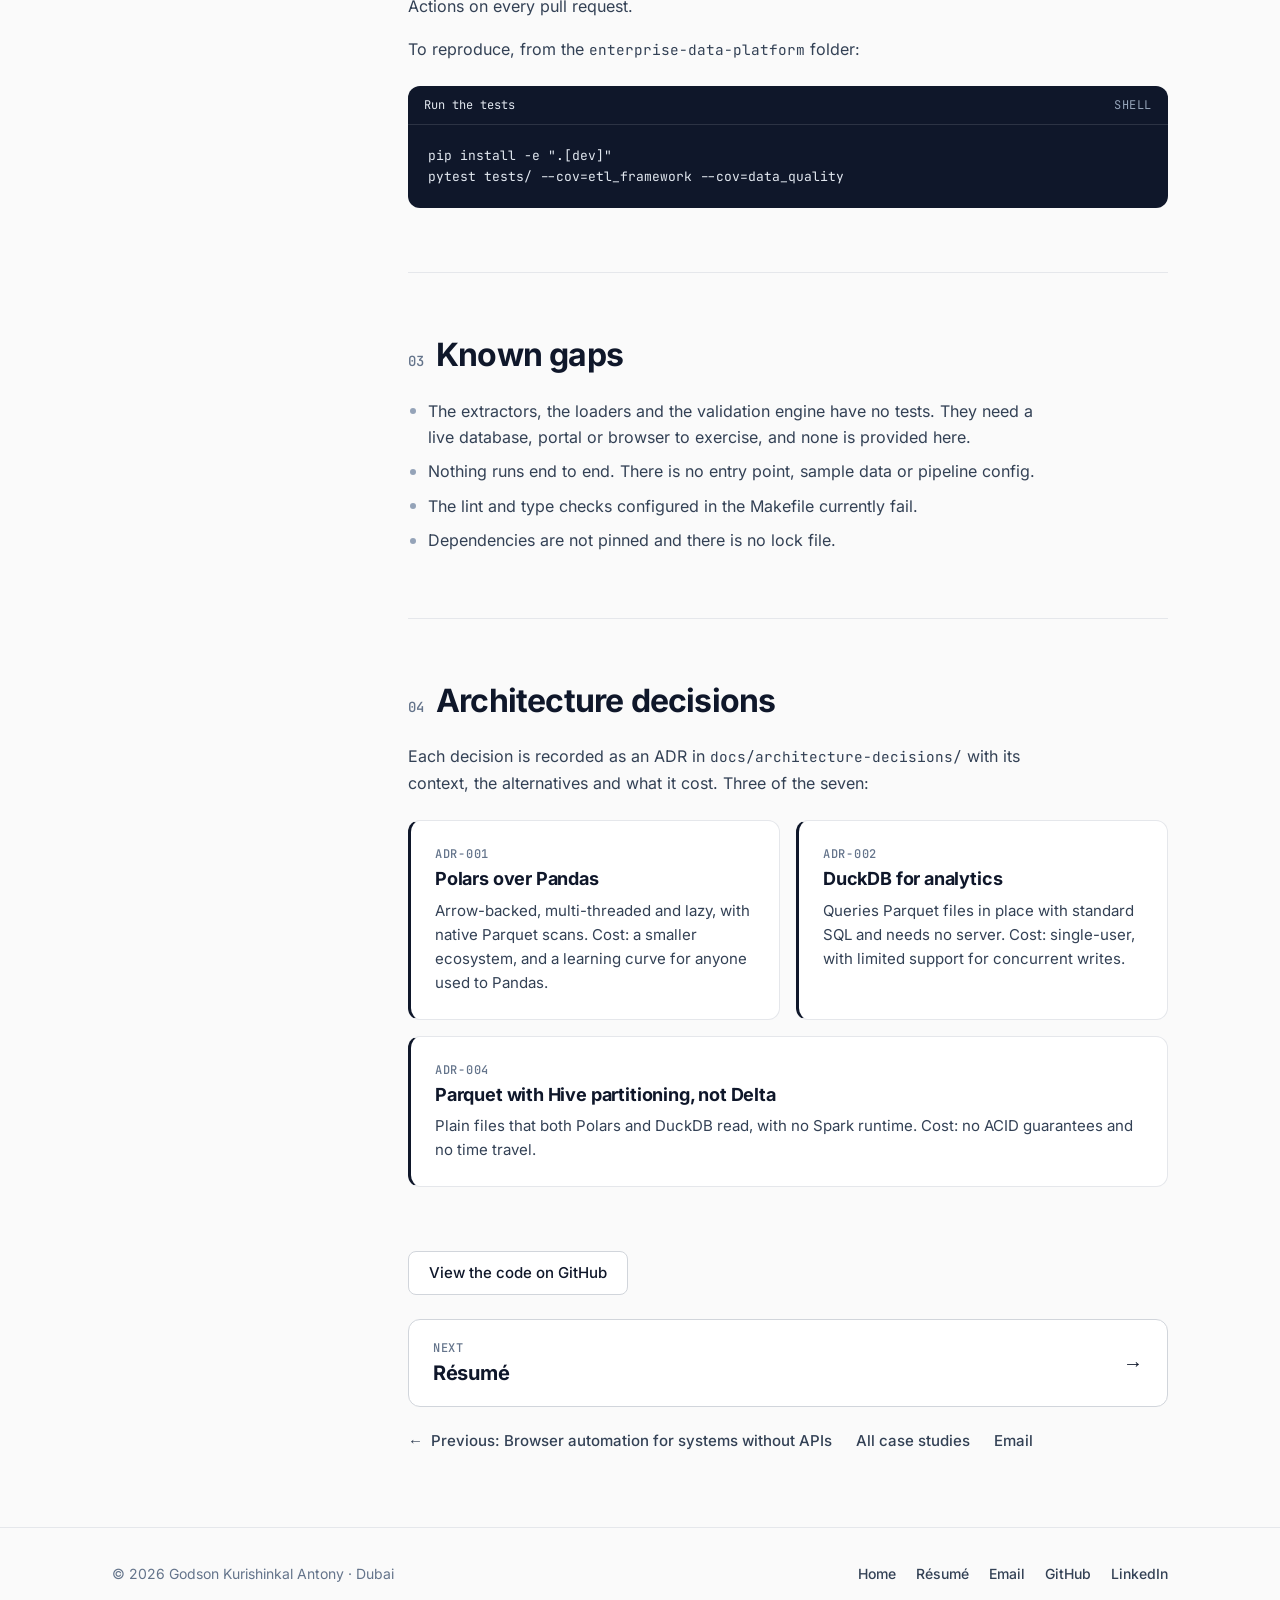
==== commit 5dc2cfd9: "feat: app-like layout with one reading path through the site - One 56px header on every page with th" ====
--- a/enterprise-data-platform/index.html
+++ b/enterprise-data-platform/index.html
@@ -19,62 +19,49 @@
 
     <link rel="icon" type="image/svg+xml" href="data:image/svg+xml;utf8,<svg xmlns='http://www.w3.org/2000/svg' viewBox='0 0 100 100'><rect width='100' height='100' rx='20' fill='%230f172a'/><text x='50' y='66' font-family='Inter,sans-serif' font-size='52' font-weight='700' text-anchor='middle' fill='%23ffffff'>GK</text></svg>">
 
-    <link rel="stylesheet" href="../assets/css/tokens.css?v=721bab3b">
-    <link rel="stylesheet" href="../assets/css/app.css?v=afe324a9">
-    <script>document.documentElement.classList.add('js');</script>
+    <link rel="stylesheet" href="../assets/css/tokens.css?v=6ff5aee7">
+    <link rel="stylesheet" href="../assets/css/app.css?v=ebb3c138">
 </head>
 <body>
     <a href="#main" class="skip-link">Skip to content</a>
-    <nav aria-label="Primary">
-        <div class="nav-inner">
+    <header class="site-header">
+        <nav class="site-nav" aria-label="Primary">
             <a href="../index.html" class="nav-brand">
-                <span class="nav-brand-mark">GK</span>
-                <span class="nav-brand-name">Godson<span class="nav-brand-name-last"> Kurishinkal</span></span> <span class="nav-brand-meta">· Data &amp; Analytics Engineering</span>
+                <span class="nav-brand-mark" aria-hidden="true">GK</span>
+                <span class="nav-brand-name">Godson<span class="nav-brand-name-last"> Kurishinkal</span></span>
             </a>
-            <div class="nav-sections">
-                <a href="../index.html#projects">Case studies</a>
-                <a href="../index.html#approach">Approach</a>
-                <a href="../index.html#about">About</a>
-                <a href="../index.html#roadmap">Roadmap</a>
-            </div>
-            <div class="nav-links">
-                <a href="https://github.com/GodsonKurishinkal" target="_blank" rel="noopener noreferrer" class="nav-link" aria-label="GitHub">
-                    <svg viewBox="0 0 24 24" fill="currentColor"><path d="M12 0C5.37 0 0 5.37 0 12c0 5.31 3.435 9.795 8.205 11.385.6.105.825-.255.825-.57 0-.285-.015-1.23-.015-2.235-3.015.555-3.795-.735-4.035-1.41-.135-.345-.72-1.41-1.23-1.695-.42-.225-1.02-.78-.015-.795.945-.015 1.62.87 1.845 1.23 1.08 1.815 2.805 1.305 3.495.99.105-.78.42-1.305.765-1.605-2.67-.3-5.46-1.335-5.46-5.925 0-1.305.465-2.385 1.23-3.225-.12-.3-.54-1.53.12-3.18 0 0 1.005-.315 3.3 1.23.96-.27 1.98-.405 3-.405s2.04.135 3 .405c2.295-1.56 3.3-1.23 3.3-1.23.66 1.65.24 2.88.12 3.18.765.84 1.23 1.905 1.23 3.225 0 4.605-2.805 5.625-5.475 5.925.435.375.81 1.095.81 2.22 0 1.605-.015 2.895-.015 3.3 0 .315.225.69.825.57A12.02 12.02 0 0024 12c0-6.63-5.37-12-12-12z"/></svg>
-                </a>
-                <a href="https://linkedin.com/in/godsonkurishinkal" target="_blank" rel="noopener noreferrer" class="nav-link" aria-label="LinkedIn">
-                    <svg viewBox="0 0 24 24" fill="currentColor"><path d="M20.447 20.452h-3.554v-5.569c0-1.328-.027-3.037-1.852-3.037-1.853 0-2.136 1.445-2.136 2.939v5.667H9.351V9h3.414v1.561h.046c.477-.9 1.637-1.85 3.37-1.85 3.601 0 4.267 2.37 4.267 5.455v6.286zM5.337 7.433a2.062 2.062 0 01-2.063-2.065 2.064 2.064 0 112.063 2.065zm1.782 13.019H3.555V9h3.564v11.452zM22.225 0H1.771C.792 0 0 .774 0 1.729v20.542C0 23.227.792 24 1.771 24h20.451C23.2 24 24 23.227 24 22.271V1.729C24 .774 23.2 0 22.222 0h.003z"/></svg>
-                </a>
-                <a href="../resume.html" class="nav-cta">
-                    <svg viewBox="0 0 24 24" fill="none" stroke="currentColor" stroke-width="2" stroke-linecap="round" stroke-linejoin="round"><path d="M14 2H6a2 2 0 0 0-2 2v16a2 2 0 0 0 2 2h12a2 2 0 0 0 2-2V8z"/><path d="M14 2v6h6"/></svg>
-                    Résumé
-                </a>
-            </div>
-        </div>
-    </nav>
-
-    <main id="main">
-        <a href="../index.html#projects" class="back-link">
-            <svg viewBox="0 0 24 24" fill="none" stroke="currentColor" stroke-width="2" stroke-linecap="round" stroke-linejoin="round"><line x1="19" y1="12" x2="5" y2="12"/><polyline points="12 19 5 12 12 5"/></svg>
-            All case studies
-        </a>
-
-        <header>
-            <span class="case-category">Public code · Component library</span>
+            <ul class="nav-links">
+                <li><a href="../index.html#projects" aria-current="page">Case studies</a></li>
+                <li><a href="../resume.html">Résumé</a></li>
+                <li><a href="../index.html#contact">Contact</a></li>
+            </ul>
+        </nav>
+    </header>
+
+    <main id="main" class="case">
+        <header class="case-header">
+            <a href="../index.html#projects" class="back-link"><span aria-hidden="true">←</span> All case studies</a>
+            <p class="case-category">Case study 6 of 6 · Public code</p>
             <h1 class="case-title">ETL framework components (public code)</h1>
             <p class="case-pitch">A Python library of the building blocks I use for ETL: extractors, a schema enforcer, Parquet and DuckDB loaders, and data-quality detectors. Built on Polars and DuckDB.</p>
 
-            <div class="case-meta">
-                <div class="case-meta-item"><span class="case-meta-label">Status</span><span class="case-meta-value">Alpha · partly tested</span></div>
-                <div class="case-meta-item"><span class="case-meta-label">Stack</span><span class="case-meta-value">Python · Polars · DuckDB</span></div>
-                <div class="case-meta-item"><span class="case-meta-label">Tests</span><span class="case-meta-value">33 · run in CI</span></div>
-                <div class="case-meta-item"><span class="case-meta-label">License</span><span class="case-meta-value">MIT</span></div>
+            <div class="btn-row">
+                <a href="https://github.com/GodsonKurishinkal/portfolio/tree/main/enterprise-data-platform" target="_blank" rel="noopener noreferrer" class="btn btn-ink">View the code on GitHub</a>
             </div>
+
+            <dl class="case-meta">
+                <div class="case-meta-item"><dt class="case-meta-label">Status</dt><dd class="case-meta-value">Alpha · partly tested</dd></div>
+                <div class="case-meta-item"><dt class="case-meta-label">Stack</dt><dd class="case-meta-value">Python · Polars · DuckDB</dd></div>
+                <div class="case-meta-item"><dt class="case-meta-label">Tests</dt><dd class="case-meta-value">33 · run in CI</dd></div>
+                <div class="case-meta-item"><dt class="case-meta-label">License</dt><dd class="case-meta-value">MIT</dd></div>
+            </dl>
+
+            <p class="case-note">This is the only write-up with public code. It is a component library, not a running platform: the repository has no pipeline entry point, sample data or pipeline configs, and the extractors and loaders are untested.</p>
         </header>
 
-        <p class="case-note">This is the only write-up with public code. It is a component library, not a running platform: the repository has no pipeline entry point, sample data or pipeline configs, and the extractors and loaders are untested.</p>
-
         <nav class="toc" aria-label="On this page">
-            <span class="toc-label">On this page</span>
+            <a href="../index.html#projects" class="back-link toc-back"><span aria-hidden="true">←</span> All case studies</a>
+            <p class="toc-label">On this page</p>
             <ol>
                 <li><a href="#whats-in-the-repo">What's in the repo</a></li>
                 <li><a href="#what-is-tested">What is tested</a></li>
@@ -83,125 +70,176 @@
             </ol>
         </nav>
 
-        <section class="reveal" id="whats-in-the-repo">
-            <div class="sh"><span class="sh-num">01</span><h2 class="sh-title">What's in the repo</h2></div>
-            <div class="prose">
-                <p>About 5,000 lines of Python in two packages, plus design documents. The source is on <a href="https://github.com/GodsonKurishinkal/portfolio/tree/main/enterprise-data-platform" target="_blank" rel="noopener noreferrer">GitHub</a>.</p>
+        <div class="case-body">
+            <section id="whats-in-the-repo">
+                <div class="sh"><span class="sh-num">01</span><h2 class="sh-title">What's in the repo</h2></div>
+                <div class="prose">
+                    <p>About 5,000 lines of Python in two packages, plus design documents. The source is on <a href="https://github.com/GodsonKurishinkal/portfolio/tree/main/enterprise-data-platform" target="_blank" rel="noopener noreferrer">GitHub</a>.</p>
+                </div>
+                <div class="card-grid">
+                    <div class="card">
+                        <h3 class="card-title">etl_framework/</h3>
+                        <div class="card-sub">Extract, transform, load</div>
+                        <div class="card-desc">Base classes and implementations for database, API and browser-automation extractors; a schema enforcer and a data cleaner; a Hive-partitioned Parquet writer and a DuckDB loader.</div>
+                    </div>
+                    <div class="card">
+                        <h3 class="card-title">data_quality/</h3>
+                        <div class="card-sub">Validation and outliers</div>
+                        <div class="card-desc">A rule-based validation engine and an anomaly detector with z-score, modified z-score, IQR and percentile methods, plus spike and volume checks.</div>
+                    </div>
+                    <div class="card">
+                        <h3 class="card-title">docs/architecture-decisions/</h3>
+                        <div class="card-sub">Seven ADRs</div>
+                        <div class="card-desc">Polars over Pandas, DuckDB for analytics, the Bronze/Silver/Gold layout, Parquet with Hive partitioning, config-driven pipelines, browser automation, and Task Scheduler.</div>
+                    </div>
+                    <div class="card">
+                        <h3 class="card-title">architecture/</h3>
+                        <div class="card-sub">Design notes</div>
+                        <div class="card-desc">Layer specifications and a data-flow description. These describe a design; the pipelines they describe are not in this repository.</div>
+                    </div>
+                </div>
+            </section>
+
+            <section id="what-is-tested">
+                <div class="sh"><span class="sh-num">02</span><h2 class="sh-title">What is tested</h2></div>
+                <div class="prose">
+                    <p>33 tests cover the schema enforcer and the anomaly detector. Coverage on those two modules is 67%. Across the whole package it is 20%. The tests run in GitHub Actions on every pull request.</p>
+                    <p>To reproduce, from the <code>enterprise-data-platform</code> folder:</p>
+                </div>
+                <div class="code">
+                    <div class="code-head">
+                        <span class="code-file">Run the tests</span>
+                        <span class="code-lang">shell</span>
+                        <span class="code-scroll" aria-hidden="true">scroll →</span>
+                    </div>
+<!-- [html-validate-disable-next prefer-native-element -- a scrolling code block is a named, focusable region] -->
+<pre tabindex="0" role="region" aria-label="Run the tests">pip install -e ".[dev]"
+pytest tests/ --cov=etl_framework --cov=data_quality</pre>
+                </div>
+            </section>
+
+            <section id="known-gaps">
+                <div class="sh"><span class="sh-num">03</span><h2 class="sh-title">Known gaps</h2></div>
+                <div class="prose">
+                    <ul>
+                        <li>The extractors, the loaders and the validation engine have no tests. They need a live database, portal or browser to exercise, and none is provided here.</li>
+                        <li>Nothing runs end to end. There is no entry point, sample data or pipeline config.</li>
+                        <li>The lint and type checks configured in the Makefile currently fail.</li>
+                        <li>Dependencies are not pinned and there is no lock file.</li>
+                    </ul>
+                </div>
+            </section>
+
+            <section id="architecture-decisions">
+                <div class="sh"><span class="sh-num">04</span><h2 class="sh-title">Architecture decisions</h2></div>
+                <div class="prose">
+                    <p>Each decision is recorded as an ADR in <code>docs/architecture-decisions/</code> with its context, the alternatives and what it cost. Three of the seven:</p>
+                </div>
+                <div class="decisions">
+                    <div class="decision">
+                        <p class="decision-tag">ADR-001</p>
+                        <h3 class="decision-title">Polars over Pandas</h3>
+                        <div class="decision-body">
+                            <p>Arrow-backed, multi-threaded and lazy, with native Parquet scans. Cost: a smaller ecosystem, and a learning curve for anyone used to Pandas.</p>
+                        </div>
+                    </div>
+                    <div class="decision">
+                        <p class="decision-tag">ADR-002</p>
+                        <h3 class="decision-title">DuckDB for analytics</h3>
+                        <div class="decision-body">
+                            <p>Queries Parquet files in place with standard SQL and needs no server. Cost: single-user, with limited support for concurrent writes.</p>
+                        </div>
+                    </div>
+                    <div class="decision">
+                        <p class="decision-tag">ADR-004</p>
+                        <h3 class="decision-title">Parquet with Hive partitioning, not Delta</h3>
+                        <div class="decision-body">
+                            <p>Plain files that both Polars and DuckDB read, with no Spark runtime. Cost: no ACID guarantees and no time travel.</p>
+                        </div>
+                    </div>
+                </div>
+            </section>
+
+            <div class="btn-row">
+                <a href="https://github.com/GodsonKurishinkal/portfolio/tree/main/enterprise-data-platform" target="_blank" rel="noopener noreferrer" class="btn btn-ghost">View the code on GitHub</a>
             </div>
-            <div class="card-grid">
-                <div class="card">
-                    <h3 class="card-title">etl_framework/</h3>
-                    <div class="card-sub">Extract, transform, load</div>
-                    <div class="card-desc">Base classes and implementations for database, API and browser-automation extractors; a schema enforcer and a data cleaner; a Hive-partitioned Parquet writer and a DuckDB loader.</div>
-                </div>
-                <div class="card">
-                    <h3 class="card-title">data_quality/</h3>
-                    <div class="card-sub">Validation and outliers</div>
-                    <div class="card-desc">A rule-based validation engine and an anomaly detector with z-score, modified z-score, IQR and percentile methods, plus spike and volume checks.</div>
-                </div>
-                <div class="card">
-                    <h3 class="card-title">docs/architecture-decisions/</h3>
-                    <div class="card-sub">Seven ADRs</div>
-                    <div class="card-desc">Polars over Pandas, DuckDB for analytics, the Bronze/Silver/Gold layout, Parquet with Hive partitioning, config-driven pipelines, browser automation, and Task Scheduler.</div>
-                </div>
-                <div class="card">
-                    <h3 class="card-title">architecture/</h3>
-                    <div class="card-sub">Design notes</div>
-                    <div class="card-desc">Layer specifications and a data-flow description. These describe a design; the pipelines they describe are not in this repository.</div>
-                </div>
-            </div>
-        </section>
-
-        <section class="reveal" id="what-is-tested">
-            <div class="sh"><span class="sh-num">02</span><h2 class="sh-title">What is tested</h2></div>
-            <div class="prose">
-                <p>33 tests cover the schema enforcer and the anomaly detector. Coverage on those two modules is 67%. Across the whole package it is 20%. The tests run in GitHub Actions on every pull request.</p>
-                <p>To reproduce, from the <code>enterprise-data-platform</code> folder:</p>
-            </div>
-            <div class="code">
-                <div class="code-head">
-                    <span class="code-file">Run the tests</span>
-                    <span class="code-lang">shell</span>
-                </div>
-<pre>pip install -e ".[dev]"
-pytest tests/ --cov=etl_framework --cov=data_quality</pre>
-            </div>
-        </section>
-
-        <section class="reveal" id="known-gaps">
-            <div class="sh"><span class="sh-num">03</span><h2 class="sh-title">Known gaps</h2></div>
-            <div class="prose">
-                <ul>
-                    <li>The extractors, the loaders and the validation engine have no tests. They need a live database, portal or browser to exercise, and none is provided here.</li>
-                    <li>Nothing runs end to end. There is no entry point, sample data or pipeline config.</li>
-                    <li>The lint and type checks configured in the Makefile currently fail.</li>
-                    <li>Dependencies are not pinned and there is no lock file.</li>
+
+            <nav class="pager" aria-label="Case studies">
+                <a href="../resume.html" class="pager-next">
+                    <span class="pager-text">
+                        <span class="pager-label">Next</span>
+                        <span class="pager-title">Résumé</span>
+                    </span>
+                    <span class="pager-arrow" aria-hidden="true">→</span>
+                </a>
+                <ul class="pager-links">
+                    <li><a href="../projects/rpa-bot-framework.html"><span aria-hidden="true">←</span> Previous: Browser automation for systems without APIs</a></li>
+                    <li><a href="../index.html#projects">All case studies</a></li>
+                    <li><a href="mailto:godson.kurishinkal@gmail.com">Email</a></li>
                 </ul>
-            </div>
-        </section>
-
-        <section class="reveal" id="architecture-decisions">
-            <div class="sh"><span class="sh-num">04</span><h2 class="sh-title">Architecture decisions</h2></div>
-            <div class="prose">
-                <p>Each decision is recorded as an ADR in <code>docs/architecture-decisions/</code> with its context, the alternatives and what it cost. Three of the seven:</p>
-            </div>
-            <div class="decisions">
-                <div class="decision">
-                    <div class="decision-head"><span class="decision-title">Polars over Pandas</span><span class="decision-tag">ADR-001</span></div>
-                    <div class="decision-body">
-                        <p>Arrow-backed, multi-threaded and lazy, with native Parquet scans. Cost: a smaller ecosystem, and a learning curve for anyone used to Pandas.</p>
-                    </div>
-                </div>
-                <div class="decision">
-                    <div class="decision-head"><span class="decision-title">DuckDB for analytics</span><span class="decision-tag">ADR-002</span></div>
-                    <div class="decision-body">
-                        <p>Queries Parquet files in place with standard SQL and needs no server. Cost: single-user, with limited support for concurrent writes.</p>
-                    </div>
-                </div>
-                <div class="decision">
-                    <div class="decision-head"><span class="decision-title">Parquet with Hive partitioning, not Delta</span><span class="decision-tag">ADR-004</span></div>
-                    <div class="decision-body">
-                        <p>Plain files that both Polars and DuckDB read, with no Spark runtime. Cost: no ACID guarantees and no time travel.</p>
-                    </div>
-                </div>
-            </div>
-        </section>
-
-        <div class="related">
-            <div class="related-heading">Related case studies</div>
-            <div class="related-grid">
-                <a href="../projects/medallion-lakehouse.html" class="related-card">
-                    <span class="related-card-tag">Data Platform</span>
-                    <span class="related-card-title">Bronze/Silver/Gold lakehouse on Parquet</span>
-                    <span class="related-card-arrow">Read →</span>
-                </a>
-                <a href="../projects/anomaly-detection.html" class="related-card">
-                    <span class="related-card-tag">Data Quality</span>
-                    <span class="related-card-title">Three-tier data-quality checks</span>
-                    <span class="related-card-arrow">Read →</span>
-                </a>
-            </div>
+            </nav>
         </div>
     </main>
 
-    <footer>
+    <footer class="site-footer">
         <div class="footer-inner">
-            <div>© 2026 Godson Kurishinkal Antony · Dubai</div>
-            <div class="footer-links">
-                <a href="../index.html">Home</a>
-                <a href="../resume.html">Résumé</a>
-                <a href="mailto:godson.kurishinkal@gmail.com">Email</a>
-                <a href="https://github.com/GodsonKurishinkal" target="_blank" rel="noopener noreferrer">GitHub</a>
-                <a href="https://linkedin.com/in/godsonkurishinkal" target="_blank" rel="noopener noreferrer">LinkedIn</a>
-            </div>
+            <p>© 2026 Godson Kurishinkal Antony · Dubai</p>
+            <ul class="footer-links">
+                <li><a href="../index.html">Home</a></li>
+                <li><a href="../resume.html">Résumé</a></li>
+                <li><a href="mailto:godson.kurishinkal@gmail.com">Email</a></li>
+                <li><a href="https://github.com/GodsonKurishinkal" target="_blank" rel="noopener noreferrer">GitHub</a></li>
+                <li><a href="https://linkedin.com/in/godsonkurishinkal" target="_blank" rel="noopener noreferrer">LinkedIn</a></li>
+            </ul>
         </div>
     </footer>
 
     <script>
-        const io = new IntersectionObserver((entries) => {
-            entries.forEach(e => { if (e.isIntersecting) e.target.classList.add('visible'); });
-        }, { threshold: 0.1, rootMargin: '0px 0px -40px 0px' });
-        document.querySelectorAll('.reveal').forEach(el => io.observe(el));
+        /* Contents rail: mark the section in view. The page works without it. */
+        (function () {
+            var links = document.querySelectorAll('.toc ol a[href^="#"]');
+            if (!links.length || !('IntersectionObserver' in window)) return;
+            var current = '';
+            var hold = 0;
+            function mark(id) {
+                current = id;
+                links.forEach(function (a) {
+                    if (id && a.getAttribute('href') === '#' + id) a.setAttribute('aria-current', 'true');
+                    else a.removeAttribute('aria-current');
+                });
+            }
+            /* A clicked link stays marked until its own scroll has settled. */
+            function pin() {
+                clearTimeout(hold);
+                hold = setTimeout(function () { hold = 0; }, 250);
+            }
+            /* Sections that enter the band while a click is pinned are noted,
+               then applied on the reader's next scroll. */
+            var seen = '';
+            var pinned = false;
+            var io = new IntersectionObserver(function (entries) {
+                entries.forEach(function (entry) {
+                    if (entry.isIntersecting) seen = entry.target.id;
+                    else if (entry.target.id === seen) seen = '';
+                });
+                if (hold) return;
+                entries.forEach(function (entry) {
+                    if (entry.isIntersecting) mark(entry.target.id);
+                    /* Left the marked section with no other in view: above the first or below the last. */
+                    else if (entry.target.id === current) mark('');
+                });
+            }, { rootMargin: '-40% 0px -55% 0px' });
+            window.addEventListener('scroll', function () {
+                if (hold) pin();
+                else if (pinned) { pinned = false; if (seen !== current) mark(seen); }
+            }, { passive: true });
+            links.forEach(function (a) {
+                var section = document.getElementById(a.getAttribute('href').slice(1));
+                if (!section) return;
+                io.observe(section);
+                a.addEventListener('click', function () { mark(section.id); pinned = true; pin(); });
+            });
+        })();
     </script>
 </body>
 </html>
--- a/assets/css/tokens.css
+++ b/assets/css/tokens.css
@@ -1,6 +1,6 @@
 /* ================================================================
    Design tokens — single source of truth
-   Imported by: assets/css/app.css (site) and resume.html (print page)
+   Linked before assets/css/app.css on every page, résumé included.
    Change a colour here, not in two places.
    ================================================================ */
 
@@ -44,7 +44,7 @@
     --bg-card:    #ffffff;
     --bg-code:    #0f172a;
 
-    /* Ink and text */
+    /* Ink and text. --text-4 is for rules and dots only, never for text. */
     --ink:        #0f172a;
     --ink-2:      #1e293b;
     --text-2:     #334155;
@@ -55,25 +55,47 @@
     --border:     #e5e7eb;
     --border-2:   #d1d5db;
 
-    /* Accents */
-    --accent:     #0f172a;
-    --live:       #10b981;
+    /* Status */
+    --live:       #10b981;   /* rules and borders */
+    --live-text:  #047857;   /* status text */
     --live-bg:    rgba(16, 185, 129, 0.08);
-
-    /* Elevation */
-    --shadow-sm:  0 1px 2px rgba(15, 23, 42, 0.04);
-    --shadow-md:  0 4px 12px -2px rgba(15, 23, 42, 0.06);
-    --shadow-lg:  0 12px 32px -8px rgba(15, 23, 42, 0.08);
 
     /* Type */
     --font-sans:  'Inter', -apple-system, BlinkMacSystemFont, sans-serif;
     --font-mono:  'JetBrains Mono', 'Fira Code', monospace;
 
+    /* Spacing */
+    --s1: 4px;
+    --s2: 8px;
+    --s3: 12px;
+    --s4: 16px;
+    --s5: 24px;
+    --s6: 32px;
+    --s7: 48px;
+    --s8: 64px;
+
+    /* Layout. Three width ranges only: small, medium (40em), wide (64em). */
+    --gutter:      20px;     /* one left edge for header, main and footer */
+    --section-pad: 40px;     /* top and bottom padding of a section */
+    --container:   1120px;   /* shell and home page */
+    --content:     760px;    /* case-study content column */
+    --prose:       65ch;
+    --header-h:    56px;
+    --anchor-gap:  72px;     /* where an anchored section stops under the sticky header */
+
     /* Geometry */
     --radius:     12px;
     --radius-sm:  8px;
-    --radius-lg:  16px;
-    --container:      880px;
-    --container-wide: 1120px;
-    --transition: 200ms cubic-bezier(0.4, 0, 0.2, 1);
+    --transition: 150ms ease;
 }
+
+@media (min-width: 40em) {
+    :root { --gutter: 32px; --section-pad: 56px; }
+}
+@media (min-width: 64em) {
+    :root { --section-pad: 64px; }
+}
+/* On a short screen the header is not sticky, so anchors need less room. */
+@media (max-height: 30em) {
+    :root { --anchor-gap: 16px; }
+}
--- a/assets/css/app.css
+++ b/assets/css/app.css
@@ -1,1496 +1,1153 @@
 /* ================================================================
-   Portfolio app — shared design system
-   Monochrome, typography-led, data-engineer aesthetic.
-   Used by: index.html, projects/*.html, enterprise-data-platform/index.html
+   Portfolio app: shell, home page, case-study template, 404 and the
+   shared pieces of the résumé page.
+
+   Written small-first. Three width ranges only:
+     small   below 40em   (base rules)
+     medium  40em and up
+     wide    64em and up
+   Two other queries exist on purpose: the surname in the header
+   appears from 30em, and the header stops being sticky when the
+   viewport is 30em tall or less.
+
+   Tokens live in tokens.css; link it before this file.
+   After any change here run: bash scripts/bump-css-version.sh
    ================================================================ */
 
-/* ---- Reset ---- */
+/* ---- Reset and base ---- */
 *, *::before, *::after { margin: 0; padding: 0; box-sizing: border-box; }
 
-/* Design tokens live in tokens.css — link it before this file. */
-
-html { scroll-behavior: smooth; }
+html {
+    scroll-behavior: smooth;
+    /* Anchored sections, and links scrolled into view by keyboard focus,
+       stop below the sticky header. */
+    scroll-padding-top: var(--anchor-gap);
+    -webkit-text-size-adjust: 100%;
+    text-size-adjust: 100%;
+}
 
 body {
     font-family: var(--font-sans);
-    font-size: 16px;
+    font-size: 1rem;
     line-height: 1.65;
     color: var(--ink);
     background: var(--bg);
     -webkit-font-smoothing: antialiased;
-    overflow-x: hidden;
-}
-
-/* ---- Typography ---- */
-h1, h2, h3, h4 { font-weight: 700; line-height: 1.2; letter-spacing: -0.02em; color: var(--ink); }
-a { color: var(--ink); text-decoration: none; }
-code { font-family: var(--font-mono); font-size: 0.9em; }
-strong { font-weight: 600; color: var(--ink); }
-
-::selection { background: var(--ink); color: #fff; }
-
-/* ---- Navigation ---- */
-nav {
-    position: sticky;
-    top: 0;
-    z-index: 50;
-    background: rgba(250, 250, 250, 0.85);
-    backdrop-filter: blur(20px) saturate(180%);
-    -webkit-backdrop-filter: blur(20px) saturate(180%);
-    border-bottom: 1px solid var(--border);
-}
-.nav-inner {
-    max-width: var(--container-wide);
-    margin: 0 auto;
-    padding: 1rem 2rem;
-    display: flex;
-    align-items: center;
-    justify-content: space-between;
-    gap: 1rem;
-}
-.nav-brand {
-    display: inline-flex;
-    align-items: center;
-    gap: 0.625rem;
-    font-weight: 600;
-    font-size: 0.9375rem;
-    color: var(--ink);
-}
-.nav-brand-mark {
-    width: 28px;
-    height: 28px;
-    border-radius: 6px;
-    background: var(--ink);
-    color: #fff;
-    display: inline-flex;
-    align-items: center;
-    justify-content: center;
+}
+
+[hidden] { display: none !important; }
+img { display: block; max-width: 100%; height: auto; }
+
+/* Element defaults stay out of the résumé sheet (.resume), which has its
+   own typography. :where() keeps them at zero specificity. */
+:where(h1, h2, h3, h4):where(:not(.resume *)) {
     font-weight: 700;
-    font-size: 0.75rem;
-    letter-spacing: 0.02em;
-}
-.nav-brand-name { white-space: nowrap; }
-.nav-brand-meta { color: var(--text-3); font-weight: 400; }
-.nav-sections { display: flex; align-items: center; gap: 0.25rem; margin-left: auto; }
-.nav-sections a {
-    padding: 0.5rem 0.75rem;
-    border-radius: 8px;
-    color: var(--text-2);
-    font-size: 0.875rem;
-    font-weight: 500;
-    white-space: nowrap;
-    transition: var(--transition);
-}
-.nav-sections a:hover { color: var(--ink); background: rgba(15, 23, 42, 0.04); }
-.nav-links { display: flex; align-items: center; gap: 0.25rem; }
-.nav-link {
-    display: inline-flex;
-    align-items: center;
-    justify-content: center;
-    width: 38px;
-    height: 38px;
-    border-radius: 8px;
-    color: var(--text-2);
-    transition: var(--transition);
-}
-.nav-link:hover { color: var(--ink); background: rgba(15, 23, 42, 0.04); }
-.nav-link svg { width: 18px; height: 18px; }
-.nav-cta {
-    display: inline-flex;
-    align-items: center;
-    gap: 0.5rem;
-    padding: 0.5rem 0.875rem;
-    border: 1px solid var(--border-2);
-    border-radius: 8px;
-    color: var(--ink);
-    font-weight: 500;
-    font-size: 0.8125rem;
-    transition: var(--transition);
-}
-.nav-cta:hover { border-color: var(--ink); background: var(--ink); color: #fff; }
-.nav-cta svg { width: 14px; height: 14px; }
-
-/* ---- Layout ---- */
-main { max-width: var(--container); margin: 0 auto; padding: 3rem 2rem 6rem; }
-.container-wide { max-width: var(--container-wide); margin: 0 auto; padding: 0 2rem; }
-section { margin-top: 5rem; }
-section:first-of-type { margin-top: 3rem; }
-
-/* ---- Breadcrumb / back ---- */
-.back-link {
-    display: inline-flex;
-    align-items: center;
-    gap: 0.5rem;
-    color: var(--text-3);
-    font-size: 0.875rem;
-    margin-bottom: 2.5rem;
-    transition: var(--transition);
-}
-.back-link:hover { color: var(--ink); }
-.back-link svg { width: 14px; height: 14px; }
-
-/* ---- Case hero ---- */
-.case-category {
-    display: inline-block;
-    font-family: var(--font-mono);
-    font-size: 0.75rem;
-    font-weight: 500;
-    letter-spacing: 0.08em;
-    color: var(--text-3);
-    text-transform: uppercase;
-    margin-bottom: 1.5rem;
-}
-
-.case-title {
-    font-size: clamp(2rem, 4.5vw, 3.25rem);
-    line-height: 1.05;
-    letter-spacing: -0.035em;
-    margin-bottom: 1.25rem;
-    max-width: 16ch;
-}
-.case-pitch {
-    font-size: 1.25rem;
-    line-height: 1.5;
-    color: var(--text-2);
-    max-width: 58ch;
-    margin-bottom: 2.5rem;
-}
-
-/* ---- Case meta strip ---- */
-.case-meta {
-    display: grid;
-    grid-template-columns: repeat(auto-fit, minmax(140px, 1fr));
-    gap: 1.25rem 2rem;
-    padding: 1.5rem 0;
-    border-top: 1px solid var(--border);
-    border-bottom: 1px solid var(--border);
-    margin-bottom: 3rem;
-}
-.case-meta-item { display: flex; flex-direction: column; gap: 0.25rem; }
-.case-meta-label {
-    font-family: var(--font-mono);
-    font-size: 0.6875rem;
-    font-weight: 500;
-    color: var(--text-3);
-    text-transform: uppercase;
-    letter-spacing: 0.08em;
-}
-.case-meta-value {
-    font-size: 0.9375rem;
-    font-weight: 500;
-    color: var(--ink);
-}
-
-/* ---- KPI tiles ---- */
-.kpi-grid {
-    display: grid;
-    grid-template-columns: repeat(auto-fit, minmax(170px, 1fr));
-    gap: 1rem;
-    margin-bottom: 4rem;
-}
-.kpi {
-    padding: 1.5rem;
-    background: var(--bg-card);
-    border: 1px solid var(--border);
-    border-radius: var(--radius);
-    display: flex;
-    flex-direction: column;
-    gap: 0.375rem;
-    transition: var(--transition);
-}
-.kpi:hover { border-color: var(--border-2); transform: translateY(-2px); box-shadow: var(--shadow-md); }
-.kpi-value {
-    font-family: var(--font-mono);
-    font-size: 2.25rem;
-    font-weight: 600;
-    line-height: 1;
+    line-height: 1.2;
     letter-spacing: -0.02em;
     color: var(--ink);
-}
-.kpi-label {
-    font-size: 0.8125rem;
-    color: var(--text-2);
-}
-.kpi-detail {
-    font-family: var(--font-mono);
-    font-size: 0.75rem;
-    color: var(--text-3);
-    margin-top: 0.25rem;
-}
-
-/* ---- Section headings ---- */
-.sh {
-    display: flex;
-    align-items: baseline;
-    gap: 1rem;
-    margin-bottom: 1.5rem;
-    padding-bottom: 1rem;
-    border-bottom: 1px solid var(--border);
-}
-.sh-num {
-    font-family: var(--font-mono);
-    font-size: 0.875rem;
-    font-weight: 500;
-    color: var(--text-4);
-    letter-spacing: 0.05em;
-}
-.sh-title {
-    font-size: 1.625rem;
-    font-weight: 700;
-    letter-spacing: -0.02em;
-}
-
-.prose { max-width: 62ch; }
-.prose p { color: var(--text-2); margin-bottom: 1.25rem; font-size: 1rem; }
-.prose p:last-child { margin-bottom: 0; }
-.prose ul { list-style: none; margin: 1rem 0 1.5rem; padding: 0; }
-.prose li {
-    position: relative;
-    padding-left: 1.25rem;
-    margin-bottom: 0.625rem;
-    color: var(--text-2);
-}
-.prose li::before {
-    content: '';
-    position: absolute;
-    left: 0;
-    top: 0.625rem;
-    width: 6px;
-    height: 6px;
-    background: var(--text-4);
-    border-radius: 50%;
-}
-.prose strong { color: var(--ink); }
-
-/* ---- Decision (ADR) cards ---- */
-.decisions {
-    display: grid;
-    gap: 1rem;
-}
-.decision {
-    padding: 1.5rem;
-    background: var(--bg-card);
-    border: 1px solid var(--border);
-    border-radius: var(--radius);
-    border-left: 3px solid var(--ink);
-}
-.decision-head {
-    display: flex;
-    align-items: baseline;
-    justify-content: space-between;
-    gap: 1rem;
-    margin-bottom: 0.5rem;
-    flex-wrap: wrap;
-}
-.decision-title {
-    font-size: 1rem;
-    font-weight: 600;
-    color: var(--ink);
-}
-.decision-tag {
-    font-family: var(--font-mono);
-    font-size: 0.6875rem;
-    font-weight: 500;
-    color: var(--text-3);
-    letter-spacing: 0.05em;
-    text-transform: uppercase;
-    white-space: nowrap;
-}
-a.decision-tag-link {
-    color: var(--text-3);
-    text-decoration: underline;
-    text-decoration-color: var(--border-2);
-    text-underline-offset: 3px;
-    transition: color var(--transition), text-decoration-color var(--transition);
-}
-a.decision-tag-link:hover {
-    color: var(--ink);
-    text-decoration-color: var(--ink);
-}
-.decision-body {
-    font-size: 0.9375rem;
-    color: var(--text-2);
-    line-height: 1.6;
-}
-.decision-body p { margin-bottom: 0.625rem; }
-.decision-body p:last-child { margin-bottom: 0; }
-.decision-body em {
-    font-style: normal;
-    font-family: var(--font-mono);
-    font-size: 0.8125rem;
-    color: var(--text-3);
-    display: block;
-    margin-top: 0.5rem;
-    padding-top: 0.5rem;
-    border-top: 1px dashed var(--border);
-}
-
-/* ---- Architecture flow (custom, no emoji) ---- */
-.arch {
-    margin: 2rem 0;
-    padding: 2rem 1.5rem;
-    background: var(--bg-card);
-    border: 1px solid var(--border);
-    border-radius: var(--radius);
-    overflow-x: auto;
-}
-.arch-row {
-    display: flex;
-    align-items: center;
-    justify-content: space-between;
-    gap: 0.75rem;
-    min-width: min-content;
-}
-.arch-node {
-    flex: 1 1 0;
-    min-width: 110px;
-    padding: 1rem 0.75rem;
-    background: var(--bg);
-    border: 1px solid var(--border);
-    border-radius: var(--radius-sm);
-    text-align: center;
-    transition: var(--transition);
-}
-.arch-node-num {
-    font-family: var(--font-mono);
-    font-size: 0.6875rem;
-    font-weight: 500;
-    color: var(--text-4);
-    margin-bottom: 0.375rem;
-    letter-spacing: 0.05em;
-}
-.arch-node-label {
-    font-size: 0.8125rem;
-    font-weight: 600;
-    color: var(--ink);
-    margin-bottom: 0.125rem;
-    line-height: 1.2;
-}
-.arch-node-sub {
-    font-family: var(--font-mono);
-    font-size: 0.6875rem;
-    color: var(--text-3);
-    line-height: 1.3;
-}
-.arch-node.bronze { border-top: 3px solid #b45309; }
-.arch-node.silver { border-top: 3px solid #64748b; }
-.arch-node.gold { border-top: 3px solid #ca8a04; }
-.arch-node.highlight { border-color: var(--ink); background: var(--ink); }
-.arch-node.highlight .arch-node-num,
-.arch-node.highlight .arch-node-label,
-.arch-node.highlight .arch-node-sub { color: #fff; }
-.arch-arrow {
-    flex-shrink: 0;
-    color: var(--text-4);
-    font-family: var(--font-mono);
-    font-size: 1rem;
-    user-select: none;
-}
-@media (max-width: 640px) {
-    .arch-row { flex-direction: column; }
-    .arch-arrow { transform: rotate(90deg); }
-    .arch-node { width: 100%; }
-}
-
-/* ---- Tier list (for 3-tier anomaly detection) ---- */
-.tier-list { display: grid; gap: 1.25rem; }
-.tier {
-    padding: 1.75rem;
-    background: var(--bg-card);
-    border: 1px solid var(--border);
-    border-radius: var(--radius);
-    position: relative;
-}
-.tier-num {
-    position: absolute;
-    top: 1.25rem;
-    right: 1.5rem;
-    font-family: var(--font-mono);
-    font-size: 3rem;
-    font-weight: 600;
-    color: var(--border-2);
-    line-height: 1;
-    letter-spacing: -0.05em;
-}
-.tier-name {
-    font-size: 1.125rem;
-    font-weight: 700;
-    margin-bottom: 0.25rem;
-}
-.tier-gate {
-    font-family: var(--font-mono);
-    font-size: 0.75rem;
-    color: var(--text-3);
-    margin-bottom: 0.875rem;
-}
-.tier-desc {
-    font-size: 0.9375rem;
-    color: var(--text-2);
-    margin-bottom: 1rem;
-    line-height: 1.6;
-}
-.tier-checks {
-    display: grid;
-    gap: 0.5rem;
-}
-.tier-checks li {
-    position: relative;
-    padding-left: 1.25rem;
-    font-size: 0.875rem;
-    color: var(--text-2);
-    list-style: none;
-    line-height: 1.5;
-}
-.tier-checks li::before {
-    content: '';
-    position: absolute;
-    left: 0;
-    top: 0.5rem;
-    width: 8px;
-    height: 2px;
-    background: var(--ink);
-}
-
-/* ---- Grid cards (methods, patterns, bots) ---- */
-.card-grid {
-    display: grid;
-    grid-template-columns: repeat(auto-fit, minmax(260px, 1fr));
-    gap: 1rem;
-}
-.card {
-    padding: 1.25rem;
-    background: var(--bg-card);
-    border: 1px solid var(--border);
-    border-radius: var(--radius);
-    transition: var(--transition);
-}
-.card:hover { border-color: var(--border-2); transform: translateY(-2px); box-shadow: var(--shadow-md); }
-h3.card-title, .card-title {
-    font-size: 0.9375rem;
-    font-weight: 600;
-    line-height: 1.4;
-    letter-spacing: normal;
-    margin-bottom: 0.25rem;
-}
-.card-sub {
-    font-family: var(--font-mono);
-    font-size: 0.75rem;
-    color: var(--text-3);
-    margin-bottom: 0.75rem;
-}
-.card-desc {
-    font-size: 0.875rem;
-    color: var(--text-2);
-    line-height: 1.55;
-}
-.card-formula {
-    display: inline-block;
-    margin-top: 0.75rem;
-    padding: 0.25rem 0.5rem;
-    background: var(--bg);
-    border: 1px solid var(--border);
-    border-radius: 4px;
-    font-family: var(--font-mono);
-    font-size: 0.75rem;
-    color: var(--ink);
-}
-.card-tag {
-    display: inline-block;
-    margin-top: 0.625rem;
-    padding: 0.125rem 0.5rem;
-    background: var(--bg);
-    border: 1px solid var(--border);
-    border-radius: 9999px;
-    font-family: var(--font-mono);
-    font-size: 0.6875rem;
-    color: var(--text-3);
-    letter-spacing: 0.02em;
-}
-
-/* ---- Code block ---- */
-.code {
-    margin: 1.5rem 0;
-    background: var(--bg-code);
-    border: 1px solid var(--bg-code);
-    border-radius: var(--radius);
-    overflow: hidden;
-}
-.code-head {
-    display: flex;
-    align-items: center;
-    justify-content: space-between;
-    padding: 0.625rem 1rem;
-    background: rgba(255, 255, 255, 0.03);
-    border-bottom: 1px solid rgba(255, 255, 255, 0.06);
-}
-.code-file {
-    font-family: var(--font-mono);
-    font-size: 0.75rem;
-    color: #e2e8f0;
-}
-.code-lang {
-    font-family: var(--font-mono);
-    font-size: 0.6875rem;
-    color: #94a3b8;
-    text-transform: uppercase;
-    letter-spacing: 0.05em;
-}
-.code pre {
-    padding: 1.25rem;
-    overflow-x: auto;
-    font-family: var(--font-mono);
-    font-size: 0.8125rem;
-    line-height: 1.65;
-    color: #e2e8f0;
-    white-space: pre;
-}
-.code .kw { color: #c4b5fd; }
-.code .fn { color: #93c5fd; }
-.code .cls { color: #f9a8d4; }
-.code .str { color: #86efac; }
-.code .num { color: #fcd34d; }
-.code .cm { color: #64748b; font-style: italic; }
-.code .dec { color: #fb923c; }
-
-/* ---- Reflection: a regret that has since been closed ---- */
-.reflect-card.shipped { border-color: var(--live); }
-.reflect-card-head {
-    display: flex;
-    align-items: baseline;
-    justify-content: space-between;
-    gap: 0.75rem;
-    flex-wrap: wrap;
-}
-.shipped-chip {
-    font-family: var(--font-mono);
-    font-size: 0.625rem;
-    font-weight: 600;
-    letter-spacing: 0.1em;
-    text-transform: uppercase;
-    color: var(--live);
-    background: var(--live-bg);
-    border-radius: 4px;
-    padding: 0.15rem 0.45rem;
-    white-space: nowrap;
-}
-.reflect-then {
-    display: block;
-    font-size: 0.8125rem;
-    color: var(--text-3);
-    margin-bottom: 0.5rem;
-}
-.reflect-then::before {
-    content: 'Then';
-    font-family: var(--font-mono);
-    font-size: 0.625rem;
-    letter-spacing: 0.1em;
-    text-transform: uppercase;
-    color: var(--text-4);
-    display: block;
-    margin-bottom: 0.15rem;
-}
-.reflect-now::before {
-    content: 'Since';
-    font-family: var(--font-mono);
-    font-size: 0.625rem;
-    letter-spacing: 0.1em;
-    text-transform: uppercase;
-    color: var(--live);
-    display: block;
-    margin-bottom: 0.15rem;
-}
-
-/* ---- Principles ---- */
-.principles {
-    display: grid;
-    gap: 0;
-    border-top: 1px solid var(--border);
-}
-.principle {
-    display: grid;
-    grid-template-columns: 2.5rem 1fr minmax(0, 15rem);
-    gap: 0 1.5rem;
-    padding: 1.5rem 0;
-    border-bottom: 1px solid var(--border);
-    align-items: start;
-}
-.principle-num {
-    font-family: var(--font-mono);
-    font-size: 0.75rem;
-    font-weight: 500;
-    color: var(--text-4);
-    padding-top: 0.3rem;
-}
-.principle-title {
-    font-size: 1.0625rem;
-    font-weight: 600;
-    color: var(--ink);
-    letter-spacing: -0.015em;
-    margin-bottom: 0.3rem;
-}
-.principle-text { font-size: 0.9375rem; color: var(--text-2); }
-.principle-proof {
-    font-size: 0.8125rem;
-    color: var(--text-3);
-    padding-top: 0.2rem;
-}
-.principle-proof::before {
-    content: 'In practice';
-    display: block;
-    font-family: var(--font-mono);
-    font-size: 0.625rem;
-    letter-spacing: 0.1em;
-    text-transform: uppercase;
-    color: var(--text-4);
-    margin-bottom: 0.25rem;
-}
-.principle-proof a { text-decoration: underline; text-decoration-color: var(--border-2); text-underline-offset: 3px; }
-.principle-proof a:hover { text-decoration-color: var(--ink); }
-@media (max-width: 880px) {
-    .principle { grid-template-columns: 2rem 1fr; gap: 0 1rem; }
-    .principle-proof { grid-column: 2; padding-top: 0.75rem; }
-}
-
-/* ---- Commitments ---- */
-.commits { display: grid; gap: 0; border-top: 1px solid var(--border); }
-.commit {
-    display: grid;
-    grid-template-columns: 1fr 7rem 6.5rem;
-    gap: 0 1.25rem;
-    align-items: center;
-    padding: 1.125rem 0;
-    border-bottom: 1px solid var(--border);
-}
-.commit-name { font-size: 0.9375rem; font-weight: 500; color: var(--ink); }
-.commit-why { font-size: 0.8125rem; color: var(--text-3); margin-top: 0.2rem; }
-.commit-by {
-    font-family: var(--font-mono);
-    font-size: 0.75rem;
-    color: var(--text-2);
-    letter-spacing: 0.03em;
-}
-.commit-state {
-    font-family: var(--font-mono);
-    font-size: 0.625rem;
-    font-weight: 600;
-    letter-spacing: 0.08em;
-    text-transform: uppercase;
-    padding: 0.2rem 0.45rem;
-    border-radius: 4px;
-    text-align: center;
-    white-space: nowrap;
-}
-.state-active { color: var(--live); background: var(--live-bg); }
-.state-queued { color: var(--text-3); background: var(--bg); border: 1px solid var(--border); }
-.commit-note {
-    margin-top: 1.5rem;
-    font-size: 0.875rem;
-    color: var(--text-3);
-    max-width: 46rem;
-}
-@media (max-width: 880px) {
-    .commit { grid-template-columns: 1fr auto; gap: 0.5rem 1rem; }
-    .commit-by { grid-column: 1; font-size: 0.6875rem; }
-    .commit-state { grid-column: 2; grid-row: 2; }
-}
-
-/* ---- Tech pills ---- */
-.pills {
-    display: flex;
-    flex-wrap: wrap;
-    gap: 0.5rem;
-    margin-top: 1rem;
-}
-.pill {
-    padding: 0.375rem 0.75rem;
-    background: var(--bg-card);
-    border: 1px solid var(--border);
-    border-radius: 9999px;
-    font-family: var(--font-mono);
-    font-size: 0.75rem;
-    color: var(--text-2);
-    transition: var(--transition);
-}
-.pill:hover { border-color: var(--ink); color: var(--ink); }
-
-/* ---- Results / metrics ---- */
-.results {
-    display: grid;
-    gap: 0.5rem;
-}
-.result {
-    display: flex;
-    align-items: baseline;
-    gap: 1.5rem;
-    padding: 1rem 0;
-    border-bottom: 1px dashed var(--border);
-}
-.result:last-child { border-bottom: none; }
-.result-value {
-    font-family: var(--font-mono);
-    font-size: 1.5rem;
-    font-weight: 600;
-    color: var(--ink);
-    min-width: 120px;
-    letter-spacing: -0.02em;
-}
-.result-text {
-    font-size: 0.9375rem;
-    color: var(--text-2);
-    line-height: 1.55;
-}
-.result-text strong { color: var(--ink); }
-
-/* ---- Reflection (what I'd change) ---- */
-.reflection {
-    display: grid;
-    grid-template-columns: repeat(auto-fit, minmax(260px, 1fr));
-    gap: 1rem;
-}
-.reflect-card {
-    padding: 1.25rem;
-    background: var(--bg-card);
-    border: 1px solid var(--border);
-    border-radius: var(--radius);
-}
-.reflect-card h4 {
-    font-size: 0.9375rem;
-    font-weight: 600;
-    margin-bottom: 0.5rem;
-}
-.reflect-card p {
-    font-size: 0.875rem;
-    color: var(--text-2);
-    line-height: 1.55;
-}
-
-/* ---- CTA footer card ---- */
-.cta {
-    margin-top: 6rem;
-    padding: 3rem 2rem;
-    background: var(--ink);
-    color: #fff;
-    border-radius: var(--radius-lg);
-    text-align: center;
-}
-.cta h3 {
-    color: #fff;
-    font-size: 1.75rem;
-    margin-bottom: 0.75rem;
-    letter-spacing: -0.02em;
-}
-.cta p {
-    color: #cbd5e1;
-    font-size: 1rem;
-    max-width: 48ch;
-    margin: 0 auto 1.75rem;
-}
-.cta-row {
-    display: flex;
-    flex-wrap: wrap;
-    gap: 0.75rem;
-    justify-content: center;
-}
-.cta-btn {
-    display: inline-flex;
-    align-items: center;
-    gap: 0.5rem;
-    padding: 0.75rem 1.25rem;
-    border-radius: 8px;
-    font-size: 0.875rem;
-    font-weight: 500;
-    transition: var(--transition);
-}
-.cta-btn-primary { background: #fff; color: var(--ink); }
-.cta-btn-primary:hover { background: #f1f5f9; }
-.cta-btn-ghost { background: transparent; color: #fff; border: 1px solid rgba(255, 255, 255, 0.2); }
-.cta-btn-ghost:hover { background: rgba(255, 255, 255, 0.08); border-color: rgba(255, 255, 255, 0.4); }
-.cta-btn svg { width: 16px; height: 16px; }
-
-/* ---- Related projects ---- */
-.related {
-    margin-top: 4rem;
-    padding-top: 3rem;
-    border-top: 1px solid var(--border);
-}
-.related-heading {
-    font-family: var(--font-mono);
-    font-size: 0.75rem;
-    font-weight: 500;
-    color: var(--text-3);
-    text-transform: uppercase;
-    letter-spacing: 0.08em;
-    margin-bottom: 1.5rem;
-}
-.related-grid {
-    display: grid;
-    grid-template-columns: repeat(auto-fit, minmax(240px, 1fr));
-    gap: 1rem;
-}
-.related-card {
-    padding: 1.25rem;
-    background: var(--bg-card);
-    border: 1px solid var(--border);
-    border-radius: var(--radius);
-    transition: var(--transition);
-    display: flex;
-    flex-direction: column;
-    gap: 0.375rem;
-}
-.related-card:hover { border-color: var(--ink); transform: translateY(-2px); box-shadow: var(--shadow-md); }
-.related-card-tag {
-    font-family: var(--font-mono);
-    font-size: 0.6875rem;
-    color: var(--text-3);
-    text-transform: uppercase;
-    letter-spacing: 0.05em;
-}
-.related-card-title { font-size: 1rem; font-weight: 600; }
-.related-card-arrow {
-    margin-top: auto;
-    font-family: var(--font-mono);
-    font-size: 0.75rem;
-    color: var(--text-3);
-}
-
-/* ---- Footer ---- */
-footer {
-    border-top: 1px solid var(--border);
-    margin-top: 6rem;
-}
-.footer-inner {
-    max-width: var(--container-wide);
-    margin: 0 auto;
-    padding: 2.5rem 2rem;
-    display: flex;
-    flex-wrap: wrap;
-    align-items: center;
-    justify-content: space-between;
-    gap: 1rem;
-    font-size: 0.8125rem;
-    color: var(--text-3);
-}
-.footer-inner a { color: var(--text-2); transition: var(--transition); }
-.footer-inner a:hover { color: var(--ink); }
-.footer-links { display: flex; gap: 1.5rem; flex-wrap: wrap; }
-
-/* ---- Responsive ---- */
-@media (max-width: 640px) {
-    .nav-inner { padding: 0.75rem 1rem; gap: 0.5rem; }
-    .nav-brand-meta { display: none; }
-    .nav-brand { font-size: 0.875rem; white-space: nowrap; min-width: 0; }
-    .nav-brand-name-last { display: none; }
-    .nav-links { flex-shrink: 0; }
-    .nav-link { width: 34px; height: 34px; }
-    main { padding: 2rem 1.25rem 4rem; }
-    .case-meta { grid-template-columns: repeat(2, 1fr); gap: 1rem; }
-    .kpi { padding: 1.25rem; }
-    .kpi-value { font-size: 1.875rem; }
-    section { margin-top: 4rem; }
-    .result { flex-direction: column; gap: 0.25rem; }
-    .result-value { min-width: auto; }
-    .cta { padding: 2rem 1.25rem; border-radius: var(--radius); }
-}
-
-/* ---- Scroll reveal ---- */
-/* Content is hidden for the reveal only once the page script has run. */
-.js .reveal { opacity: 0; transform: translateY(12px); transition: opacity 500ms, transform 500ms; }
-.js .reveal.visible { opacity: 1; transform: translateY(0); }
-
-/* ================================================================
-   Landing-page components (index.html)
-   ================================================================ */
-
-/* ---- Hero ---- */
-.hero {
-    max-width: var(--container-wide);
-    margin: 0 auto;
-    padding: 5rem 2rem 4rem;
-    display: grid;
-    grid-template-columns: 1.4fr 1fr;
-    gap: 4rem;
-    align-items: center;
-}
-.hero-eyebrow {
-    display: inline-block;
-    font-family: var(--font-mono);
-    font-size: 0.75rem;
-    font-weight: 500;
-    letter-spacing: 0.1em;
-    text-transform: uppercase;
-    color: var(--text-3);
-    margin-bottom: 1.25rem;
-}
-.hero-title {
-    font-size: clamp(2rem, 4vw, 3rem);
-    font-weight: 700;
-    line-height: 1.08;
-    letter-spacing: -0.035em;
-    margin-bottom: 1.5rem;
-    color: var(--ink);
-}
-.hero-pitch {
-    font-size: 1.125rem;
-    line-height: 1.55;
-    color: var(--text-2);
-    max-width: 52ch;
-    margin-bottom: 2rem;
-}
-.hero-cta-row { display: flex; flex-wrap: wrap; gap: 0.75rem; }
-.btn {
-    display: inline-flex;
-    align-items: center;
-    gap: 0.5rem;
-    padding: 0.75rem 1.25rem;
-    border-radius: 8px;
-    font-family: var(--font-sans);
-    font-size: 0.9375rem;
-    font-weight: 500;
-    cursor: pointer;
-    transition: var(--transition);
-    border: 1px solid transparent;
-}
-.btn svg { width: 16px; height: 16px; }
-.btn-ink { background: var(--ink); color: #fff; }
-.btn-ink:hover { background: #000; transform: translateY(-1px); }
-.btn-ghost {
-    background: transparent;
-    color: var(--ink);
-    border-color: var(--border-2);
-}
-.btn-ghost:hover { border-color: var(--ink); background: var(--ink); color: #fff; }
-
-.hero-visual {
-    display: flex;
-    align-items: center;
-    justify-content: center;
-    position: relative;
-    /* Hug the portrait so the dashed ring stays a circle at every width. */
-    width: fit-content;
-    margin-inline: auto;
-}
-.hero-image {
-    width: 320px;
-    height: 320px;
-    border-radius: 50%;
-    object-fit: cover;
-    box-shadow: var(--shadow-lg);
-    border: 1px solid var(--border);
-}
-.hero-visual::before {
-    content: '';
-    position: absolute;
-    inset: -20px;
-    border-radius: 50%;
-    border: 1px dashed var(--border-2);
-    pointer-events: none;
-}
-
-@media (max-width: 880px) {
-    .hero { grid-template-columns: 1fr; gap: 2.5rem; padding: 3rem 1.25rem 2rem; text-align: left; }
-    .hero-image { width: 180px; height: 180px; }
-    .hero-visual::before { inset: -12px; }
-}
-@media (max-width: 640px) {
-    /* Lead with the claim; the portrait follows it. */
-    .hero { gap: 2rem; }
-    .hero-visual { order: 1; margin-inline: 0; }
-    .hero-image { width: 132px; height: 132px; }
-    .hero-visual::before { inset: -10px; }
-}
-
-/* ---- Section scaffolding ---- */
-.section-wide {
-    max-width: var(--container-wide);
-    margin: 0 auto;
-    padding: 5rem 2rem;
-}
-.section-eyebrow {
-    display: inline-block;
-    font-family: var(--font-mono);
-    font-size: 0.75rem;
-    font-weight: 500;
-    letter-spacing: 0.1em;
-    text-transform: uppercase;
-    color: var(--text-3);
-    margin-bottom: 0.875rem;
-}
-.section-title-lg {
-    font-size: clamp(1.75rem, 3.5vw, 2.5rem);
-    font-weight: 700;
-    line-height: 1.1;
-    letter-spacing: -0.025em;
-    margin-bottom: 0.75rem;
-}
-.section-sub {
-    font-size: 1.0625rem;
-    color: var(--text-2);
-    max-width: 60ch;
-    margin-bottom: 3rem;
-}
-
-/* ---- About strip ---- */
-.about-grid {
-    display: grid;
-    grid-template-columns: 1fr 320px;
-    gap: 4rem;
-    align-items: start;
-}
-.about-prose { max-width: 62ch; }
-.about-prose p {
-    font-size: 1.0625rem;
-    line-height: 1.65;
-    color: var(--text-2);
-    margin-bottom: 1.125rem;
-}
-.about-prose p:last-child { margin-bottom: 0; }
-.about-prose p.lead {
-    font-size: 1.25rem;
-    line-height: 1.5;
-    color: var(--ink);
-    font-weight: 500;
-}
-.about-prose strong { color: var(--ink); font-weight: 600; }
-
-.about-side {
-    display: flex;
-    flex-direction: column;
-    gap: 0.75rem;
-}
-.about-chip {
-    padding: 1rem 1.25rem;
-    background: var(--bg-card);
-    border: 1px solid var(--border);
-    border-radius: var(--radius);
-    display: flex;
-    flex-direction: column;
-    gap: 0.125rem;
-}
-.about-chip-label {
-    font-family: var(--font-mono);
-    font-size: 0.6875rem;
-    color: var(--text-3);
-    text-transform: uppercase;
-    letter-spacing: 0.08em;
-}
-.about-chip-value { font-size: 0.9375rem; font-weight: 600; color: var(--ink); }
-.about-chip-sub { font-size: 0.8125rem; color: var(--text-2); }
-
-@media (max-width: 880px) {
-    .about-grid { grid-template-columns: 1fr; gap: 2rem; }
-}
-
-/* ---- Impact strip (before/after) ---- */
-.impact-grid {
-    display: grid;
-    grid-template-columns: repeat(2, 1fr);
-    gap: 1rem;
-}
-.impact {
-    padding: 1.75rem;
-    background: var(--bg-card);
-    border: 1px solid var(--border);
-    border-radius: var(--radius);
-    display: flex;
-    flex-direction: column;
-    gap: 1rem;
-    transition: var(--transition);
-}
-.impact:hover { border-color: var(--border-2); transform: translateY(-2px); box-shadow: var(--shadow-md); }
-.impact-label-row {
-    font-size: 0.8125rem;
-    color: var(--text-3);
-    font-weight: 500;
-}
-.impact-title {
-    font-size: 1.0625rem;
-    font-weight: 600;
-    color: var(--ink);
-}
-.impact-compare {
-    display: flex;
-    align-items: center;
-    gap: 0.75rem;
-}
-.impact-old, .impact-new {
-    flex: 1;
-    display: flex;
-    flex-direction: column;
-    gap: 0.125rem;
-}
-.impact-old-val {
-    font-family: var(--font-mono);
-    font-size: 1.125rem;
-    font-weight: 600;
-    color: var(--text-3);
-    text-decoration: line-through;
-    text-decoration-color: var(--text-4);
-}
-.impact-new-val {
-    font-family: var(--font-mono);
-    font-size: 1.5rem;
-    font-weight: 600;
-    color: var(--ink);
-    letter-spacing: -0.02em;
-}
-.impact-sub {
-    font-size: 0.75rem;
-    color: var(--text-3);
-    font-family: var(--font-mono);
-}
-.impact-arrow { color: var(--text-4); font-family: var(--font-mono); font-size: 1rem; }
-.impact-result {
-    padding-top: 1rem;
-    border-top: 1px dashed var(--border);
-    display: flex;
-    align-items: baseline;
-    gap: 0.5rem;
-}
-.impact-result-val {
-    font-family: var(--font-mono);
-    font-size: 1.25rem;
-    font-weight: 600;
-    color: var(--ink);
-}
-.impact-result-label { font-size: 0.8125rem; color: var(--text-2); }
-
-@media (max-width: 880px) {
-    .impact-grid { grid-template-columns: 1fr; }
-}
-
-/* ---- Stats row ---- */
-.stats-row {
-    display: grid;
-    grid-template-columns: repeat(4, 1fr);
-    gap: 1rem;
-    padding: 2rem;
-    background: var(--ink);
-    border-radius: var(--radius-lg);
-}
-.stat {
-    display: flex;
-    flex-direction: column;
-    align-items: flex-start;
-    gap: 0.25rem;
-    padding: 0.5rem 1rem;
-    border-left: 1px solid rgba(255, 255, 255, 0.12);
-}
-.stat:first-child { border-left: none; padding-left: 0.5rem; }
-.stat-value {
-    font-family: var(--font-mono);
-    font-size: 2.25rem;
-    font-weight: 600;
-    color: #fff;
-    line-height: 1;
-    letter-spacing: -0.02em;
-}
-.stat-label {
-    font-family: var(--font-mono);
-    font-size: 0.75rem;
-    color: #94a3b8;
-    text-transform: uppercase;
-    letter-spacing: 0.08em;
-}
-@media (max-width: 880px) {
-    .stats-row { grid-template-columns: repeat(2, 1fr); padding: 1.5rem; gap: 1rem 0.5rem; }
-    .stat-value { font-size: 1.75rem; }
-    .stat { border-left: none; padding: 0.5rem; }
-}
-
-/* ---- Expertise grid ---- */
-.expertise-grid {
-    display: grid;
-    grid-template-columns: repeat(3, 1fr);
-    gap: 1rem;
-}
-.expertise {
-    padding: 1.5rem;
-    background: var(--bg-card);
-    border: 1px solid var(--border);
-    border-radius: var(--radius);
-    transition: var(--transition);
-}
-.expertise:hover { border-color: var(--border-2); transform: translateY(-2px); box-shadow: var(--shadow-md); }
-.expertise-num {
-    font-family: var(--font-mono);
-    font-size: 0.75rem;
-    font-weight: 500;
-    color: var(--text-4);
-    letter-spacing: 0.08em;
-    margin-bottom: 0.875rem;
-}
-.expertise-title {
-    font-size: 1.0625rem;
-    font-weight: 600;
-    margin-bottom: 0.5rem;
-    letter-spacing: -0.01em;
-}
-.expertise-text {
-    font-size: 0.875rem;
-    line-height: 1.55;
-    color: var(--text-2);
-}
-@media (max-width: 880px) {
-    .expertise-grid { grid-template-columns: 1fr; }
-}
-
-/* ---- Projects grid (landing) ---- */
-.projects-grid {
-    display: grid;
-    grid-template-columns: repeat(2, 1fr);
-    gap: 1rem;
-}
-/* An odd last card would otherwise sit alone beside an empty cell. */
-.project-card:last-child:nth-child(odd) { grid-column: 1 / -1; }
-.project-card:last-child:nth-child(odd) .project-card-metrics { max-width: 26rem; }
-.project-card {
-    padding: 1.75rem;
-    background: var(--bg-card);
-    border: 1px solid var(--border);
-    border-radius: var(--radius);
-    display: flex;
-    flex-direction: column;
-    gap: 1rem;
-    transition: var(--transition);
-    position: relative;
-}
-.project-card:hover {
-    border-color: var(--ink);
-    transform: translateY(-2px);
-    box-shadow: var(--shadow-md);
-}
-.project-card-head {
-    display: flex;
-    align-items: center;
-    justify-content: space-between;
-    gap: 1rem;
-}
-.project-card-tag {
-    font-family: var(--font-mono);
-    font-size: 0.6875rem;
-    color: var(--text-3);
-    text-transform: uppercase;
-    letter-spacing: 0.08em;
-}
-.project-card-arrow {
-    color: var(--text-3);
-    font-family: var(--font-mono);
-    font-size: 1rem;
-    transition: var(--transition);
-}
-.project-card:hover .project-card-arrow { color: var(--ink); transform: translateX(3px); }
-.project-card-title {
-    font-size: 1.25rem;
-    font-weight: 700;
-    letter-spacing: -0.015em;
-    line-height: 1.2;
-}
-.project-card-desc {
-    font-size: 0.9375rem;
-    color: var(--text-2);
-    line-height: 1.55;
-}
-.project-card-metrics {
-    display: flex;
-    gap: 1.5rem;
-    padding-top: 1rem;
-    border-top: 1px solid var(--border);
-}
-.project-card-metric {
-    display: flex;
-    flex-direction: column;
-    gap: 0.125rem;
-}
-.project-card-metric-val {
-    font-family: var(--font-mono);
-    font-size: 1rem;
-    font-weight: 600;
-    color: var(--ink);
-}
-.project-card-metric-label {
-    font-family: var(--font-mono);
-    font-size: 0.6875rem;
-    color: var(--text-3);
-    text-transform: uppercase;
-    letter-spacing: 0.05em;
-}
-.project-card-pills {
-    display: flex;
-    flex-wrap: wrap;
-    gap: 0.375rem;
-}
-.project-card-pill {
-    padding: 0.25rem 0.625rem;
-    background: var(--bg);
-    border: 1px solid var(--border);
-    border-radius: 9999px;
-    font-family: var(--font-mono);
-    font-size: 0.6875rem;
-    color: var(--text-2);
-}
-@media (max-width: 880px) {
-    .projects-grid { grid-template-columns: 1fr; }
-}
-
-/* ---- Code showcase ---- */
-.code-pair {
-    display: grid;
-    grid-template-columns: 1fr 1fr;
-    gap: 1rem;
-}
-@media (max-width: 880px) {
-    .code-pair { grid-template-columns: 1fr; }
-}
-
-/* ---- Tech grid ---- */
-.tech-grid {
-    display: flex;
-    flex-wrap: wrap;
-    gap: 0.5rem;
-}
-.tech {
-    display: inline-flex;
-    align-items: center;
-    gap: 0.5rem;
-    padding: 0.5rem 0.875rem;
-    background: var(--bg-card);
-    border: 1px solid var(--border);
-    border-radius: 9999px;
-    font-size: 0.875rem;
-    font-weight: 500;
-    color: var(--ink);
-    transition: var(--transition);
-}
-.tech:hover { border-color: var(--ink); }
-.tech svg { width: 14px; height: 14px; color: var(--text-3); }
-.tech-note {
-    margin-top: 1.5rem;
-    padding: 1rem 1.25rem;
-    background: var(--bg-card);
-    border: 1px dashed var(--border-2);
-    border-radius: var(--radius);
-    font-size: 0.875rem;
-    color: var(--text-2);
-}
-.tech-note strong { color: var(--ink); font-family: var(--font-mono); font-size: 0.75rem; text-transform: uppercase; letter-spacing: 0.08em; margin-right: 0.5rem; }
-
-/* ---- Roadmap / focus ---- */
-.focus-grid {
-    display: grid;
-    grid-template-columns: repeat(3, 1fr);
-    gap: 1rem;
-}
-.focus {
-    padding: 1.5rem;
-    background: var(--bg-card);
-    border: 1px solid var(--border);
-    border-radius: var(--radius);
-}
-.focus-title {
-    font-family: var(--font-mono);
-    font-size: 0.75rem;
-    font-weight: 500;
-    text-transform: uppercase;
-    letter-spacing: 0.08em;
-    color: var(--text-3);
-    margin-bottom: 1rem;
-    padding-bottom: 0.75rem;
-    border-bottom: 1px solid var(--border);
-}
-.focus-list { list-style: none; display: flex; flex-direction: column; gap: 0.625rem; }
-.focus-item {
-    display: flex;
-    align-items: baseline;
-    justify-content: space-between;
-    gap: 1rem;
-    font-size: 0.9375rem;
-    color: var(--text-2);
-}
-.focus-item-name { color: var(--ink); font-weight: 500; }
-.focus-item-target {
-    font-family: var(--font-mono);
-    font-size: 0.6875rem;
-    color: var(--text-3);
-    letter-spacing: 0.05em;
-    padding: 0.125rem 0.5rem;
-    background: var(--bg);
-    border-radius: 4px;
-    border: 1px solid var(--border);
-    white-space: nowrap;
-}
-@media (max-width: 880px) {
-    .focus-grid { grid-template-columns: 1fr; }
-}
-
-/* ---- Contact strip ---- */
-.contact-strip {
-    max-width: var(--container-wide);
-    margin: 0 auto;
-    padding: 5rem 2rem;
-    text-align: center;
-}
-.contact-strip h2 {
-    font-size: clamp(1.875rem, 4vw, 2.75rem);
-    font-weight: 700;
-    letter-spacing: -0.025em;
-    margin-bottom: 0.75rem;
-}
-.contact-strip p {
-    font-size: 1.0625rem;
-    color: var(--text-2);
-    max-width: 52ch;
-    margin: 0 auto 2rem;
-}
-.contact-row {
-    display: flex;
-    justify-content: center;
-    flex-wrap: wrap;
-    gap: 0.75rem;
-}
-
-/* ---- Landing nav variant (with scroll background) ---- */
-nav.landing-nav { background: transparent; border-bottom-color: transparent; transition: background 200ms, border-color 200ms; }
-nav.landing-nav.scrolled {
-    background: rgba(250, 250, 250, 0.85);
-    backdrop-filter: blur(20px) saturate(180%);
-    -webkit-backdrop-filter: blur(20px) saturate(180%);
-    border-bottom-color: var(--border);
-}
-
-
-
-/* ================================================================
-   Accessibility
-   ================================================================ */
-
-/* Visible keyboard focus — the UA default 1px is hard to see on dark cards. */
+    overflow-wrap: break-word;
+}
+:where(a):where(:not(.resume *)) { color: var(--ink); text-decoration: none; }
+:where(strong):where(:not(.resume *)) { font-weight: 600; color: var(--ink); }
+:where(code):where(:not(.resume *)) { font-family: var(--font-mono); font-size: 0.9em; }
+
+::selection { background: var(--ink); color: #fff; }
+
+/* ---- Focus ---- */
 :where(a, button, [tabindex]):focus-visible {
     outline: 2px solid var(--ink);
     outline-offset: 3px;
     border-radius: 4px;
 }
-.stats-row :where(a, button):focus-visible,
-.contact-strip .btn-ink:focus-visible {
-    outline-color: #fff;
-}
-
-/* Skip link — first tab stop, visible only when focused. */
+
+/* ---- Type scale ---- */
+.hero-title, .case-title, .nf h1 {
+    font-size: clamp(1.875rem, 4.5vw, 3rem);
+    line-height: 1.1;
+    letter-spacing: -0.03em;
+    text-wrap: balance;
+}
+.section-title-lg, .sh-title {
+    font-size: clamp(1.5rem, 3vw, 2rem);
+    line-height: 1.15;
+    letter-spacing: -0.025em;
+}
+.impact-title, .project-card-title, .principle-title, .decision-title,
+.card-title, .tier-name, .reflect-card h3, .commit-name {
+    font-size: 1.125rem;
+    line-height: 1.3;
+    letter-spacing: -0.01em;
+}
+
+/* Labels: the only place mono uppercase is used. Never below 0.75rem. */
+.hero-eyebrow, .case-category, .case-meta-label, .impact-label-row,
+.project-card-tag, .about-chip-label, .toc-label, .decision-tag,
+.pager-label, .nf-code, .nf-label, .tier-num {
+    font-family: var(--font-mono);
+    font-size: 0.75rem;
+    font-weight: 500;
+    line-height: 1.5;
+    letter-spacing: 0.06em;
+    text-transform: uppercase;
+    color: var(--text-3);
+}
+
+/* Links in running text are underlined. */
+.prose a, .case-note a, .decision-body a, .card-desc a, .about-prose a,
+.principle-proof a, .decision-tag a {
+    text-decoration: underline;
+    text-decoration-thickness: 1px;
+    text-decoration-color: var(--text-3);
+    text-underline-offset: 3px;
+    transition: text-decoration-color var(--transition);
+}
+.prose a:hover, .case-note a:hover, .decision-body a:hover, .card-desc a:hover,
+.about-prose a:hover, .principle-proof a:hover, .decision-tag a:hover { text-decoration-color: var(--ink); }
+
+
+/* ================================================================
+   Shell: skip link, header, footer
+   ================================================================ */
+
 .skip-link {
     position: fixed;
-    left: 1rem;
-    top: -5rem;
+    left: var(--gutter);
+    top: -100px;
     z-index: 100;
-    padding: 0.625rem 1rem;
+    display: inline-flex;
+    align-items: center;
+    min-height: 44px;
+    padding: 0 var(--s4);
     background: var(--ink);
     color: #fff;
     border-radius: var(--radius-sm);
     font-size: 0.875rem;
     font-weight: 500;
-    transition: top var(--transition);
-}
-.skip-link:focus { top: 1rem; }
-
-/* Respect the visitor's motion setting. */
+    line-height: 1.3;
+}
+.skip-link:focus { top: 6px; }
+
+/* One row, 56px tall at every width. */
+.site-header {
+    position: sticky;
+    top: 0;
+    z-index: 50;
+    height: var(--header-h);
+    background: var(--bg);
+    border-bottom: 1px solid var(--border);
+    font-size: 1rem;
+    line-height: 1.3;
+}
+.site-nav {
+    display: flex;
+    align-items: stretch;
+    justify-content: space-between;
+    gap: var(--s2);
+    height: 100%;
+    max-width: var(--container);
+    margin: 0 auto;
+    padding: 0 var(--gutter);
+}
+.nav-brand {
+    display: inline-flex;
+    align-items: center;
+    gap: 6px;
+    min-width: 44px;
+    font-size: 0.9375rem;
+    font-weight: 600;
+    color: var(--ink);
+    white-space: nowrap;
+}
+.nav-brand-mark {
+    display: inline-flex;
+    align-items: center;
+    justify-content: center;
+    width: 24px;
+    height: 24px;
+    border-radius: 6px;
+    background: var(--ink);
+    color: #fff;
+    font-size: 0.75rem;
+    font-weight: 700;
+    letter-spacing: 0.02em;
+}
+.nav-brand-name-last { display: none; }
+.nav-links {
+    display: flex;
+    align-items: stretch;
+    /* 8px at 320px wide, growing to 24px by 480px */
+    gap: clamp(0.5rem, -1.5rem + 10vw, 1.5rem);
+    list-style: none;
+}
+.nav-links li { display: flex; }
+.nav-links a {
+    display: inline-flex;
+    align-items: center;
+    min-width: 44px;
+    justify-content: center;
+    /* 12px at 320px wide so the row fits; 14px from 375px */
+    font-size: clamp(0.75rem, 3.75vw, 0.875rem);
+    font-weight: 500;
+    color: var(--text-2);
+    white-space: nowrap;
+    transition: color var(--transition);
+}
+.nav-links a:hover { color: var(--ink); }
+/* These links fill the 56px row, so their ring is drawn on a shorter box
+   inside the row: same 2px ring and 3px offset, no edge above the page. */
+.nav-brand, .nav-links a { position: relative; }
+.nav-brand:focus-visible, .nav-links a:focus-visible { outline: none; }
+.nav-brand:focus-visible::after, .nav-links a:focus-visible::after {
+    content: '';
+    position: absolute;
+    inset: 11px 0;
+    outline: 2px solid var(--ink);
+    outline-offset: 3px;
+    border-radius: 4px;
+}
+.nav-links a[aria-current="page"] {
+    color: var(--ink);
+    box-shadow: inset 0 -2px 0 var(--ink);
+}
+@media (min-width: 30em) {
+    .nav-brand-name-last { display: inline; }
+}
+@media (max-height: 30em) {
+    .site-header { position: static; }
+}
+
+.site-footer {
+    background: var(--bg);
+    border-top: 1px solid var(--border);
+    font-size: 0.875rem;
+    line-height: 1.5;
+    color: var(--text-3);
+}
+.footer-inner {
+    display: flex;
+    flex-direction: column;
+    gap: var(--s1);
+    max-width: var(--container);
+    margin: 0 auto;
+    padding: var(--s5) var(--gutter);
+}
+.footer-links {
+    display: flex;
+    flex-wrap: wrap;
+    /* at least 8px between targets, 16px at most; below about 337px wide
+       the last link wraps to a second row */
+    column-gap: clamp(var(--s2), 6.25vw - 17px, 1rem);
+    row-gap: var(--s2);
+    /* each link carries 4px of side padding; this keeps the text on the gutter */
+    margin-inline: -4px;
+    list-style: none;
+}
+/* Width comes from the text plus equal padding, so the words are evenly
+   spaced; the shortest label is still 44px wide. */
+.footer-links a {
+    display: inline-flex;
+    align-items: center;
+    justify-content: center;
+    min-width: 44px;
+    min-height: 44px;
+    padding-inline: 4px;
+    font-weight: 500;
+    color: var(--text-2);
+    transition: color var(--transition);
+}
+.footer-links a:hover { color: var(--ink); text-decoration: underline; text-underline-offset: 3px; }
+
+
+/* ================================================================
+   Buttons and standalone links
+   .btn-ink   filled: the one main action of a block
+   .btn-ghost outlined: a secondary action
+   ================================================================ */
+
+.btn {
+    display: inline-flex;
+    align-items: center;
+    justify-content: center;
+    min-height: 44px;
+    padding: var(--s2) 20px;
+    border: 1px solid transparent;
+    border-radius: var(--radius-sm);
+    font-family: var(--font-sans);
+    font-size: 0.9375rem;
+    font-weight: 500;
+    line-height: 1.35;
+    text-align: center;
+    cursor: pointer;
+    transition: background-color var(--transition), border-color var(--transition), color var(--transition);
+}
+.btn-ink { background: var(--ink); border-color: var(--ink); color: #fff; }
+.btn-ink:hover { background: #334155; border-color: #334155; }
+.btn-ghost { background: var(--bg-card); border-color: var(--border-2); color: var(--ink); }
+.btn-ghost:hover { border-color: var(--ink); }
+
+/* A row of actions: stacked and full width when small, a row from medium. */
+.btn-row { display: flex; flex-direction: column; gap: var(--s3); }
+
+/* A link that stands on its own line (back link, résumé end link). */
+.back-link, .text-link {
+    display: inline-flex;
+    align-items: center;
+    gap: var(--s2);
+    min-height: 44px;
+    font-size: 0.9375rem;
+    font-weight: 500;
+    line-height: 1.3;
+    color: var(--text-2);
+    transition: color var(--transition);
+}
+.back-link:hover, .text-link:hover { color: var(--ink); text-decoration: underline; text-underline-offset: 3px; }
+
+
+/* ================================================================
+   Home page  (main.home)
+   ================================================================ */
+
+.home {
+    max-width: var(--container);
+    margin: 0 auto;
+    padding: 0 var(--gutter);
+}
+.home > section {
+    padding-block: var(--section-pad);
+    border-top: 1px solid var(--border);
+}
+.home > section > * + * { margin-top: var(--s6); }
+.home > section > .section-sub { margin-top: var(--s2); }
+.section-sub { max-width: var(--prose); color: var(--text-2); }
+
+/* ---- Hero ---- */
+.hero {
+    display: grid;
+    grid-template-columns: 64px minmax(0, 1fr);
+    grid-template-areas:
+        "image eyebrow"
+        "title title"
+        "pitch pitch"
+        "cta   cta";
+    column-gap: var(--s4);
+    align-items: center;
+    padding-block: var(--s4) var(--s6);
+}
+.hero-eyebrow { grid-area: eyebrow; }
+.hero-title { grid-area: title; margin-top: var(--s4); }
+.hero-pitch {
+    grid-area: pitch;
+    margin-top: var(--s4);
+    max-width: var(--prose);
+    font-size: 1rem;
+    line-height: 1.5;
+    color: var(--text-2);
+}
+.hero .btn-row { grid-area: cta; margin-top: var(--s4); }
+.hero-image {
+    grid-area: image;
+    width: 64px;
+    height: 64px;
+    border-radius: 50%;
+    border: 1px solid var(--border);
+    object-fit: cover;
+}
+
+/* ---- Results ---- */
+.impact-grid { display: grid; gap: var(--s4); }
+/* Not a link: no white card fill, so it does not look like the case-study cards. */
+.impact {
+    padding: var(--s5);
+    background: transparent;
+    border: 1px solid var(--border);
+    border-radius: var(--radius);
+}
+.impact-title { margin-top: var(--s2); }
+/* Old and new value share one baseline; the captions sit under them. */
+.impact-compare {
+    display: flex;
+    align-items: baseline;
+    gap: var(--s3);
+    margin-top: var(--s5);
+    padding-top: var(--s4);
+    border-top: 1px solid var(--border);
+}
+.impact-old, .impact-new { flex: 1 1 0; min-width: 0; }
+/* The new value is never squeezed below its own width. */
+.impact-new { min-width: min-content; }
+.impact-old-val, .impact-new-val {
+    display: block;
+    font-family: var(--font-mono);
+    font-weight: 600;
+    line-height: 1.2;
+    letter-spacing: -0.02em;
+    white-space: nowrap;
+}
+.impact-old-val { font-size: 1.125rem; color: var(--text-3); }
+.impact-new-val { font-size: clamp(1.25rem, 5vw, 1.5rem); color: var(--ink); }
+.impact-sub {
+    display: block;
+    margin-top: var(--s1);
+    font-size: 0.8125rem;
+    line-height: 1.4;
+    color: var(--text-3);
+}
+.impact-arrow { font-family: var(--font-mono); color: var(--text-3); }
+
+/* ---- Case-study list ---- */
+.projects-grid { display: grid; gap: var(--s4); list-style: none; }
+.project-card {
+    position: relative;
+    display: flex;
+    flex-direction: column;
+    padding: var(--s5);
+    background: var(--bg-card);
+    border: 1px solid var(--border);
+    border-radius: var(--radius);
+    transition: border-color var(--transition);
+}
+.project-card:hover { border-color: var(--ink); }
+.project-card-head {
+    display: flex;
+    align-items: baseline;
+    justify-content: space-between;
+    gap: var(--s4);
+}
+.project-card-num { margin-right: var(--s1); color: var(--ink); font-weight: 600; }
+.project-card-arrow { font-family: var(--font-mono); color: var(--text-3); }
+.project-card-title { margin-top: var(--s2); }
+/* The title link covers the whole card, so the card is one target named by its title. */
+.project-card-title a::after {
+    content: '';
+    position: absolute;
+    inset: 0;
+    border-radius: var(--radius);
+}
+.project-card-title a:focus-visible { outline: none; }
+.project-card-title a:focus-visible::after { outline: 2px solid var(--ink); outline-offset: 3px; }
+.project-card-desc {
+    margin-top: var(--s2);
+    margin-bottom: var(--s4);
+    font-size: 0.9375rem;
+    line-height: 1.6;
+    color: var(--text-2);
+}
+.project-card-pills { display: flex; flex-wrap: wrap; gap: 6px; margin-top: auto; }
+.project-card-pill, .pill, .card-tag {
+    padding: 2px 10px;
+    background: var(--bg);
+    border: 1px solid var(--border);
+    border-radius: 9999px;
+    font-family: var(--font-mono);
+    font-size: 0.75rem;
+    line-height: 1.5;
+    color: var(--text-2);
+}
+
+/* ---- How I build ---- */
+.principles { border-top: 1px solid var(--border); list-style: none; }
+.principle {
+    display: grid;
+    grid-template-columns: 2rem minmax(0, 1fr);
+    column-gap: var(--s3);
+    padding-block: var(--s5);
+    border-bottom: 1px solid var(--border);
+}
+.principle-num {
+    padding-top: 0.25rem;
+    font-family: var(--font-mono);
+    font-size: 0.75rem;
+    font-weight: 500;
+    color: var(--text-3);
+}
+.principle-text {
+    margin-top: var(--s1);
+    max-width: var(--prose);
+    font-size: 0.9375rem;
+    color: var(--text-2);
+}
+.principle-proof {
+    grid-column: 2;
+    margin-top: var(--s3);
+    font-size: 0.875rem;
+    line-height: 1.5;
+    color: var(--text-3);
+}
+/* An invisible box enlarges the target to 44px; the focus ring stays on the text. */
+.principle-proof a { position: relative; font-weight: 500; }
+
+/* ---- About ---- */
+.about-grid { display: grid; gap: var(--s6); }
+.about-prose { max-width: var(--prose); color: var(--text-2); }
+.about-prose p + p { margin-top: var(--s4); }
+.about-side { display: grid; gap: var(--s3); }
+.about-chip {
+    padding: var(--s4);
+    background: var(--bg-card);
+    border: 1px solid var(--border);
+    border-radius: var(--radius);
+}
+.about-chip-label, .about-chip-value, .about-chip-sub { display: block; }
+.about-chip-value { margin-top: var(--s1); font-size: 0.9375rem; font-weight: 600; line-height: 1.4; }
+.about-chip-sub { font-size: 0.8125rem; line-height: 1.5; color: var(--text-2); }
+
+/* ---- Roadmap ---- */
+.commits { border-top: 1px solid var(--border); list-style: none; }
+.commit {
+    display: grid;
+    grid-template-columns: auto minmax(0, 1fr);
+    gap: var(--s3) var(--s4);
+    align-items: center;
+    padding-block: var(--s4);
+    border-bottom: 1px solid var(--border);
+}
+.commit-main { grid-column: 1 / -1; }
+.commit-why { margin-top: var(--s1); max-width: var(--prose); font-size: 0.9375rem; line-height: 1.55; color: var(--text-2); }
+.commit-by { font-family: var(--font-mono); font-size: 0.8125rem; color: var(--text-2); white-space: nowrap; }
+.commit-state {
+    justify-self: start;
+    padding: 2px var(--s2);
+    border: 1px solid transparent;
+    border-radius: 4px;
+    font-family: var(--font-mono);
+    font-size: 0.75rem;
+    font-weight: 600;
+    line-height: 1.5;
+    letter-spacing: 0.05em;
+    text-transform: uppercase;
+    white-space: nowrap;
+}
+.state-active { color: var(--live-text); background: var(--live-bg); }
+.state-queued { color: var(--text-3); background: var(--bg-card); border-color: var(--border); }
+.commit-note { margin-top: var(--s5); max-width: var(--prose); font-size: 0.9375rem; color: var(--text-3); }
+
+
+/* ================================================================
+   Case-study template  (main.case)
+   Small and medium: header block, contents box, sections, pager.
+   Wide: a 220px sticky rail beside the content column.
+   ================================================================ */
+
+.case {
+    max-width: var(--container);
+    margin: 0 auto;
+    padding: var(--s2) var(--gutter) var(--s8);
+}
+.case > * { max-width: var(--content); }
+
+/* ---- Header block ---- */
+.case-category { margin-top: var(--s2); }
+.case-title { margin-top: var(--s3); }
+.case-pitch {
+    margin-top: var(--s4);
+    max-width: var(--prose);
+    font-size: 1.125rem;
+    line-height: 1.55;
+    color: var(--text-2);
+}
+.case-header > .btn-row { margin-top: var(--s5); }
+.case-meta {
+    display: grid;
+    grid-template-columns: repeat(2, minmax(0, 1fr));
+    gap: var(--s4) var(--s5);
+    margin-top: var(--s6);
+    padding-block: var(--s4);
+    border-top: 1px solid var(--border);
+    border-bottom: 1px solid var(--border);
+}
+.case-meta-label, .case-meta-value { display: block; }
+.case-meta-value { font-size: 0.9375rem; font-weight: 500; line-height: 1.4; color: var(--ink); }
+
+/* KPI tiles. Small: one bordered list, value left, label right. */
+.kpi-grid {
+    display: grid;
+    grid-template-columns: auto minmax(0, 1fr);
+    column-gap: var(--s4);
+    margin-top: var(--s5);
+    padding-inline: var(--s4);
+    background: var(--bg-card);
+    border: 1px solid var(--border);
+    border-radius: var(--radius);
+}
+.kpi {
+    display: grid;
+    grid-column: 1 / -1;
+    grid-template-columns: minmax(7.5rem, auto) minmax(0, 1fr);
+    column-gap: var(--s4);
+    align-items: baseline;
+    padding-block: var(--s3);
+}
+@supports (grid-template-columns: subgrid) {
+    .kpi { grid-template-columns: subgrid; }
+}
+.kpi + .kpi { border-top: 1px solid var(--border); }
+.kpi-value {
+    grid-column: 1;
+    grid-row: 1 / span 2;
+    font-family: var(--font-mono);
+    font-size: 1.125rem;
+    font-weight: 600;
+    line-height: 1.3;
+    letter-spacing: -0.02em;
+    color: var(--ink);
+    white-space: nowrap;
+}
+.kpi-label { grid-column: 2; font-size: 0.9375rem; line-height: 1.4; color: var(--text-2); }
+.kpi-detail { grid-column: 2; font-size: 0.8125rem; line-height: 1.4; color: var(--text-3); }
+
+.case-note {
+    margin-top: var(--s5);
+    padding: var(--s3) var(--s4);
+    /* the text inside keeps the prose measure */
+    max-width: calc(var(--prose) + 2 * var(--s4) + 3px);
+    border-left: 3px solid var(--border-2);
+    background: var(--bg-card);
+    font-size: 0.9375rem;
+    line-height: 1.6;
+    color: var(--text-2);
+}
+
+/* ---- Contents: a box below 64em, a rail from 64em ---- */
+.toc {
+    margin-top: var(--s6);
+    padding: var(--s3) var(--s4) var(--s1);
+    background: var(--bg-card);
+    border: 1px solid var(--border);
+    border-radius: var(--radius);
+}
+.toc-back { display: none; }
+.toc ol { margin-top: var(--s1); list-style: none; counter-reset: toc; }
+.toc li { counter-increment: toc; }
+.toc li + li { border-top: 1px solid var(--border); }
+.toc ol a {
+    display: flex;
+    align-items: baseline;
+    gap: var(--s3);
+    min-height: 44px;
+    padding-block: 10px;
+    font-size: 0.9375rem;
+    line-height: 1.5;
+    color: var(--text-2);
+    transition: color var(--transition), border-color var(--transition);
+}
+.toc ol a::before {
+    content: counter(toc, decimal-leading-zero);
+    font-family: var(--font-mono);
+    font-size: 0.75rem;
+    color: var(--text-3);
+}
+.toc ol a:hover { color: var(--ink); }
+
+/* ---- Sections ---- */
+.case-body { margin-top: var(--s6); }
+.case-body > section {
+    padding-block: var(--section-pad);
+    border-top: 1px solid var(--border);
+}
+/* One spacing value between the direct blocks of a section. */
+.case-body > section > * + * { margin-top: var(--s5); }
+
+.sh { display: flex; align-items: baseline; gap: var(--s3); }
+.sh-num {
+    font-family: var(--font-mono);
+    font-size: 0.875rem;
+    font-weight: 500;
+    color: var(--text-3);
+}
+
+.prose { max-width: var(--prose); color: var(--text-2); }
+.prose > * + * { margin-top: var(--s4); }
+.prose ul, .tier-checks { list-style: none; }
+.prose li, .tier-checks li { position: relative; padding-left: 20px; }
+.prose li + li, .tier-checks li + li { margin-top: var(--s2); }
+.prose li::before, .tier-checks li::before {
+    content: '';
+    position: absolute;
+    left: 2px;
+    top: 0.65em;
+    width: 6px;
+    height: 6px;
+    border-radius: 50%;
+    background: var(--text-4);
+}
+
+/* ---- Card grids: one column small, two from medium, never three ---- */
+.decisions, .card-grid, .reflection, .tier-list { display: grid; gap: var(--s4); }
+.decision, .card, .reflect-card, .tier {
+    min-width: 0;
+    padding: var(--s5);
+    background: var(--bg-card);
+    border: 1px solid var(--border);
+    border-radius: var(--radius);
+}
+
+/* Decision: tag on its own line, title, body, then the trade-off line. */
+.decision { display: flex; flex-direction: column; border-left: 3px solid var(--ink); }
+/* An invisible box enlarges a linked tag to a 44px target; the focus ring stays on the text. */
+.decision-tag a { position: relative; color: var(--text-2); }
+.decision-tag a::after, .principle-proof a::after { content: ''; position: absolute; inset: -13px 0; }
+.decision-title { margin-top: var(--s1); }
+.decision-body { margin-top: var(--s2); font-size: 0.9375rem; line-height: 1.6; color: var(--text-2); }
+.decision-tradeoff {
+    margin-top: auto;
+    padding-top: var(--s3);
+    border-top: 1px dashed var(--border-2);
+    font-size: 0.875rem;
+    line-height: 1.55;
+    color: var(--text-3);
+}
+.decision-body:not(:last-child) { margin-bottom: var(--s3); }
+
+.card-sub, .tier-gate {
+    margin-top: var(--s1);
+    font-family: var(--font-mono);
+    font-size: 0.75rem;
+    line-height: 1.5;
+    color: var(--text-3);
+}
+.card-desc, .tier-desc { margin-top: var(--s3); font-size: 0.9375rem; line-height: 1.6; color: var(--text-2); }
+.tier-desc, .tier-checks { max-width: var(--prose); }
+.card-formula, .card-tag { display: inline-block; max-width: 100%; margin-top: var(--s3); overflow-wrap: anywhere; }
+.card-tag { border-radius: var(--radius-sm); }
+.card-formula {
+    padding: 2px var(--s2);
+    background: var(--bg);
+    border: 1px solid var(--border);
+    border-radius: 4px;
+    font-family: var(--font-mono);
+    font-size: 0.75rem;
+    line-height: 1.5;
+    color: var(--ink);
+}
+
+.tier-name { margin-top: var(--s1); }
+.tier-checks { margin-top: var(--s3); font-size: 0.9375rem; line-height: 1.5; color: var(--text-2); }
+
+.reflect-card p { margin-top: var(--s2); font-size: 0.9375rem; line-height: 1.6; color: var(--text-2); }
+/* The closed regret is much longer than its neighbours: no stretching. */
+.reflection { align-items: start; }
+/* A regret that has since been closed. */
+.reflect-card.shipped { border-color: var(--live); }
+.reflect-card-head {
+    display: flex;
+    flex-wrap: wrap;
+    align-items: baseline;
+    justify-content: space-between;
+    gap: var(--s1) var(--s3);
+}
+.shipped-chip {
+    padding: 1px var(--s2);
+    border-radius: 4px;
+    background: var(--live-bg);
+    font-family: var(--font-mono);
+    font-size: 0.75rem;
+    font-weight: 600;
+    letter-spacing: 0.06em;
+    text-transform: uppercase;
+    color: var(--live-text);
+    white-space: nowrap;
+}
+.reflect-then { display: block; margin-top: var(--s3); font-size: 0.9375rem; line-height: 1.6; color: var(--text-3); }
+.reflect-card .reflect-now { margin-top: var(--s3); }
+.reflect-then::before, .reflect-now::before {
+    display: block;
+    font-family: var(--font-mono);
+    font-size: 0.75rem;
+    letter-spacing: 0.06em;
+    text-transform: uppercase;
+}
+.reflect-then::before { content: 'Then'; color: var(--text-3); }
+.reflect-now::before { content: 'Since'; color: var(--live-text); }
+
+/* ---- Flow diagram: a compact vertical list small, a row from medium ---- */
+.arch-row {
+    background: var(--bg-card);
+    border: 1px solid var(--border);
+    border-radius: var(--radius);
+    overflow: hidden;
+}
+.arch-node {
+    --tier: var(--border);
+    display: grid;
+    grid-template-columns: 2rem minmax(0, 1fr);
+    column-gap: var(--s3);
+    align-items: baseline;
+    padding: 10px var(--s4) 10px 13px;
+    border-left: 3px solid var(--tier);
+}
+.arch-node ~ .arch-node { border-top: 1px solid var(--border); }
+.arch-node.bronze { --tier: #b45309; }
+.arch-node.silver { --tier: #64748b; }
+.arch-node.gold   { --tier: #ca8a04; }
+.arch-node.highlight { --tier: var(--ink); }
+.arch-node-num {
+    grid-row: 1 / span 2;
+    font-family: var(--font-mono);
+    font-size: 0.75rem;
+    font-weight: 500;
+    color: var(--text-3);
+}
+.arch-node-label { font-size: 0.9375rem; font-weight: 600; line-height: 1.4; color: var(--ink); }
+.arch-node-sub { font-family: var(--font-mono); font-size: 0.75rem; line-height: 1.5; color: var(--text-3); }
+.arch-arrow { display: none; }
+
+/* ---- Code ---- */
+.code { background: var(--bg-code); border-radius: var(--radius); }
+.code-head {
+    display: flex;
+    flex-wrap: wrap;
+    align-items: baseline;
+    gap: var(--s1) var(--s4);
+    padding: 10px var(--s4);
+    border-bottom: 1px solid rgba(255, 255, 255, 0.12);
+    font-family: var(--font-mono);
+    font-size: 0.75rem;
+    line-height: 1.5;
+}
+/* Small screens: file name on its own row, then language and scroll hint. */
+.code-file { flex: 1 0 100%; min-width: 0; overflow-wrap: anywhere; color: #e2e8f0; }
+.code-lang { color: #94a3b8; letter-spacing: 0.05em; text-transform: uppercase; }
+.code-scroll { margin-left: auto; color: #94a3b8; }
+.code pre {
+    padding: var(--s4);
+    overflow-x: auto;
+    border-radius: 0 0 var(--radius) var(--radius);
+    font-family: var(--font-mono);
+    font-size: 0.8125rem;
+    line-height: 1.65;
+    color: #e2e8f0;
+    white-space: pre;
+    tab-size: 4;
+}
+/* The scrollable region is focusable; ring it on the light page, not on the dark box. */
+.code pre:focus-visible { outline: 2px solid #fff; outline-offset: -4px; }
+@supports selector(:has(*)) {
+    .code:has(pre:focus-visible) { outline: 2px solid var(--ink); outline-offset: 3px; }
+    .code pre:focus-visible { outline: none; }
+}
+.code .kw  { color: #c4b5fd; }
+.code .fn  { color: #93c5fd; }
+.code .cls { color: #f9a8d4; }
+.code .str { color: #86efac; }
+.code .num { color: #fcd34d; }
+.code .cm  { color: #94a3b8; font-style: italic; }
+.code .dec { color: #fb923c; }
+
+.pills { display: flex; flex-wrap: wrap; gap: var(--s2); }
+
+/* ---- Results ---- */
+.results { border-top: 1px solid var(--border); }
+.result {
+    display: grid;
+    gap: var(--s1);
+    padding-block: var(--s4);
+    border-bottom: 1px solid var(--border);
+}
+.result-value {
+    font-family: var(--font-mono);
+    font-size: 1.25rem;
+    font-weight: 600;
+    line-height: 1.3;
+    letter-spacing: -0.02em;
+    color: var(--ink);
+    white-space: nowrap;
+}
+.result-text { max-width: var(--prose); color: var(--text-2); }
+
+/* ---- Pager: one obvious next step, then the way back ---- */
+.pager-next {
+    display: grid;
+    grid-template-columns: minmax(0, 1fr) auto;
+    align-items: center;
+    column-gap: var(--s4);
+    min-height: 88px;
+    padding: var(--s4) var(--s5);
+    background: var(--bg-card);
+    border: 1px solid var(--border-2);
+    border-radius: var(--radius);
+    transition: border-color var(--transition);
+}
+.pager-next:hover { border-color: var(--ink); }
+.pager-label, .pager-title { display: block; }
+.pager-title {
+    margin-top: var(--s1);
+    font-size: 1.25rem;
+    font-weight: 700;
+    line-height: 1.25;
+    letter-spacing: -0.015em;
+    color: var(--ink);
+}
+.pager-arrow { font-size: 1.25rem; line-height: 1; color: var(--ink); }
+.pager-links {
+    display: flex;
+    flex-direction: column;
+    gap: var(--s2);
+    margin-top: var(--s3);
+    list-style: none;
+}
+.pager-links a {
+    display: flex;
+    align-items: center;
+    gap: var(--s2);
+    min-width: 44px;
+    min-height: 44px;
+    font-size: 0.9375rem;
+    font-weight: 500;
+    line-height: 1.3;
+    color: var(--text-2);
+    transition: color var(--transition);
+}
+.pager-links a:hover { color: var(--ink); text-decoration: underline; text-underline-offset: 3px; }
+/* Public-code page: the outlined GitHub button sits above the pager. */
+.case-body > .btn-row { margin-bottom: var(--s5); }
+
+
+/* ================================================================
+   Résumé page: the shared pieces around the sheet.
+   The sheet itself (.resume) is styled inline in resume.html.
+   ================================================================ */
+
+.resume-actions, .resume-end {
+    display: flex;
+    flex-wrap: wrap;
+    align-items: center;
+    gap: var(--s2) var(--s4);
+    width: min(8.5in, 100% - 2 * var(--gutter));
+    margin-inline: auto;
+    font-size: 1rem;
+    line-height: 1.5;
+}
+.resume-actions { justify-content: space-between; padding-block: var(--s3); }
+.resume-actions-buttons { display: flex; flex-wrap: wrap; gap: var(--s3); }
+.resume-end { padding-block: var(--s5) var(--s7); }
+
+
+/* ================================================================
+   404
+   ================================================================ */
+
+.nf {
+    max-width: var(--container);
+    margin: 0 auto;
+    padding: var(--section-pad) var(--gutter) var(--s8);
+}
+.nf > * { max-width: var(--content); }
+.nf h1 { margin-top: var(--s2); }
+.nf > p:not([class]) { margin-top: var(--s4); max-width: var(--prose); font-size: 1.0625rem; color: var(--text-2); }
+.nf .btn-row { margin-top: var(--s5); }
+.nf-label { margin-top: var(--s7); }
+.nf-list { margin-top: var(--s2); border-top: 1px solid var(--border); list-style: none; }
+.nf-list li { border-bottom: 1px solid var(--border); }
+.nf-list a {
+    display: flex;
+    align-items: baseline;
+    gap: var(--s4);
+    min-height: 44px;
+    padding-block: var(--s3);
+    font-weight: 500;
+    line-height: 1.4;
+    color: var(--ink);
+}
+.nf-list a:hover .nf-list-title { text-decoration: underline; text-underline-offset: 3px; }
+.nf-list-num { font-family: var(--font-mono); font-size: 0.75rem; color: var(--text-3); }
+
+
+/* ================================================================
+   Medium: 40em and up
+   ================================================================ */
+@media (min-width: 40em) {
+    /* One row when both parts fit (from about 689px); otherwise the links
+       sit under the copyright line, as in the small layout. */
+    .footer-inner { flex-direction: row; flex-wrap: wrap; align-items: center; justify-content: space-between; gap: var(--s1) var(--s5); }
+    .footer-inner > p { white-space: nowrap; }
+    .footer-links { flex: none; flex-wrap: nowrap; column-gap: var(--s3); }
+
+    .btn-row { flex-direction: row; flex-wrap: wrap; align-items: center; }
+
+    /* Home */
+    .hero {
+        grid-template-columns: minmax(0, 1fr) 160px;
+        grid-template-areas:
+            "eyebrow image"
+            "title   image"
+            "pitch   pitch"
+            "cta     cta";
+        /* The portrait sits beside the eyebrow and headline only, so the
+           pitch keeps the full width just above the breakpoint. */
+        align-items: start;
+        column-gap: clamp(1.5rem, 12vw - 3.3rem, 3rem);
+        padding-block: var(--s7);
+    }
+    .hero-pitch { font-size: 1.125rem; line-height: 1.6; }
+    .hero .btn-row { margin-top: var(--s5); }
+    .hero-image { width: 160px; height: 160px; }
+
+    /* Two columns only once each is at least 19rem wide; never three. */
+    .impact-grid, .projects-grid { grid-template-columns: repeat(auto-fit, minmax(max(19rem, calc(50% - var(--s4) / 2)), 1fr)); }
+    .about-side { grid-template-columns: repeat(3, minmax(0, 1fr)); }
+
+    /* Case study */
+    .case { padding-top: var(--s4); }
+    .case-meta { grid-template-columns: none; grid-auto-flow: column; grid-auto-columns: minmax(0, 1fr); }
+
+    .kpi-grid {
+        grid-template-columns: none;
+        grid-auto-flow: column;
+        grid-auto-columns: minmax(0, 1fr);
+        column-gap: var(--s3);
+        padding-inline: 0;
+        background: none;
+        border: 0;
+        border-radius: 0;
+    }
+    .kpi, .kpi + .kpi {
+        display: block;
+        grid-column: auto;
+        padding: var(--s4);
+        background: var(--bg-card);
+        border: 1px solid var(--border);
+        border-radius: var(--radius);
+    }
+    .kpi-value { font-size: 1.25rem; }
+    .kpi-label { margin-top: var(--s2); }
+    .kpi-detail { margin-top: var(--s1); }
+
+    .decisions, .card-grid, .reflection { grid-template-columns: repeat(auto-fit, minmax(max(19rem, calc(50% - var(--s4) / 2)), 1fr)); }
+    /* A last card that would sit alone takes the full row. */
+    .decisions > :last-child:nth-child(odd), .card-grid > :last-child:nth-child(odd),
+    .reflection > :last-child:nth-child(odd):not(.reflect-card.shipped ~ *),
+    .reflect-card.shipped ~ .reflect-card:last-child:nth-child(even) { grid-column: 1 / -1; }
+    /* The shipped card is about twice as tall as the others: the next two
+       stack beside it and fill its height, so no gap is left under them. */
+    .reflect-card.shipped { grid-row: span 2; }
+    .reflect-card.shipped ~ .reflect-card { align-self: stretch; }
+
+    .arch-row {
+        display: flex;
+        align-items: stretch;
+        gap: var(--s1);
+        background: none;
+        border: 0;
+        border-radius: 0;
+        overflow: visible;
+    }
+    .arch-node, .arch-node ~ .arch-node {
+        display: block;
+        flex: 1 1 0;
+        min-width: 0;
+        padding: var(--s3) var(--s2);
+        background: var(--bg-card);
+        border: 1px solid var(--border);
+        border-top: 3px solid var(--tier);
+        border-radius: var(--radius-sm);
+        text-align: center;
+        overflow-wrap: anywhere;
+    }
+    .arch-node-label { margin-top: var(--s1); font-size: 0.875rem; line-height: 1.3; }
+    .arch-node-sub { margin-top: var(--s1); line-height: 1.4; }
+    .arch-arrow {
+        display: block;
+        flex: none;
+        align-self: center;
+        font-family: var(--font-mono);
+        font-size: 0.875rem;
+        color: var(--text-3);
+        user-select: none;
+    }
+
+    .code-scroll { display: none; }
+    .code-file { flex: 1 1 auto; }
+    .code pre { padding: 20px; }
+
+    .result { grid-template-columns: 11rem minmax(0, 1fr); gap: var(--s5); align-items: baseline; }
+
+    /* One row. When it is short, only the long "Previous" title wraps,
+       inside its own link. */
+    .pager-links { flex-direction: row; flex-wrap: nowrap; gap: var(--s2) var(--s5); }
+    .pager-links li { flex: none; }
+    .pager-links li:first-child { flex: 0 1 auto; min-width: 0; }
+    .pager-links a { display: inline-flex; }
+}
+
+
+/* ================================================================
+   Wide: 64em and up
+   ================================================================ */
+@media (min-width: 64em) {
+    /* Home */
+    .hero {
+        grid-template-columns: minmax(0, 1fr) 240px;
+        grid-template-areas:
+            "eyebrow image"
+            "title   image"
+            "pitch   image"
+            "cta     image";
+        column-gap: var(--s8);
+        padding-block: var(--s7) var(--s6);
+    }
+    .hero-image { width: 240px; height: 240px; }
+
+    .principle { grid-template-columns: 2.5rem minmax(0, 1fr) 17rem; column-gap: var(--s5); }
+    .principle-proof { grid-column: 3; margin-top: 0; padding-top: 0.2rem; }
+
+    .about-grid { grid-template-columns: minmax(0, 1fr) 20rem; gap: var(--s8); align-items: start; }
+    .about-side { grid-template-columns: none; }
+
+    .commit { grid-template-columns: minmax(0, 1fr) 6.5rem 7.5rem; gap: var(--s5); }
+    .commit-main { grid-column: auto; }
+
+    /* Case study: rail and content column */
+    .case {
+        display: grid;
+        grid-template-columns: 220px minmax(0, var(--content));
+        justify-content: space-between;
+        column-gap: var(--s7);
+        padding-top: var(--s7);
+    }
+    .case-header { grid-column: 2; grid-row: 1; }
+    .case-header > .back-link { display: none; }
+    .case-category { margin-top: 0; }
+    .case-body { grid-column: 2; grid-row: 2; margin-top: var(--s7); }
+
+    .toc {
+        grid-column: 1;
+        grid-row: 1 / span 2;
+        align-self: start;
+        position: sticky;
+        top: calc(var(--anchor-gap) - 5px);
+        max-height: calc(100vh - var(--anchor-gap) - var(--s4) + 10px);
+        overflow-y: auto;
+        /* -13px lines the back link's text up with the eyebrow. The rail
+           clips, so 5px of padding on every side (taken back by the
+           margins and by top) leaves room for the focus ring. */
+        margin: -18px -5px -5px;
+        padding: 5px;
+        background: none;
+        border: 0;
+        border-radius: 0;
+    }
+    .toc-back { display: inline-flex; }
+    .toc-label { display: block; margin-top: var(--s4); }
+    .toc ol { margin-top: var(--s2); border-left: 2px solid var(--border); }
+    .toc li + li { border-top: 0; }
+    .toc ol a {
+        margin-left: -2px;
+        padding-left: var(--s3);
+        border-left: 2px solid transparent;
+        font-size: 0.875rem;
+    }
+    /* The section in view, set by the inline script. */
+    .toc ol a[aria-current="true"] { color: var(--ink); border-left-color: var(--ink); }
+    .toc ol a[aria-current="true"]::before { color: var(--ink); }
+
+    .kpi-value { font-size: 1.5rem; }
+    .arch-row { gap: var(--s2); }
+}
+
+
+/* ================================================================
+   Motion and print
+   ================================================================ */
 @media (prefers-reduced-motion: reduce) {
     html { scroll-behavior: auto; }
     *, *::before, *::after {
@@ -1499,87 +1156,16 @@
         transition-duration: 0.01ms !important;
         scroll-behavior: auto !important;
     }
-    .js .reveal { opacity: 1; transform: none; }
-}
-
-
-/* ================================================================
-   Navigation: section links and in-page contents
-   ================================================================ */
-/* Anchored sections stop below the sticky bar instead of under it. */
-[id] { scroll-margin-top: 5.5rem; }
-
-@media (max-width: 1080px) {
-    .nav-brand-meta { display: none; }
-}
-@media (max-width: 760px) {
-    /* Section links move to their own row and scroll sideways if needed. */
-    .nav-inner { flex-wrap: wrap; row-gap: 0.25rem; }
-    .nav-sections {
-        order: 3;
-        flex-basis: 100%;
-        margin-left: -0.75rem;
-        overflow-x: auto;
-        scrollbar-width: none;
-    }
-    .nav-sections::-webkit-scrollbar { display: none; }
-    [id] { scroll-margin-top: 7.5rem; }
-}
-
-.toc {
-    /* undo the sticky site-nav styles that apply to every <nav> */
-    position: static;
-    z-index: auto;
-    backdrop-filter: none;
-    -webkit-backdrop-filter: none;
-    margin-top: 2.5rem;
-    padding: 1rem 1.25rem;
-    border: 1px solid var(--border);
-    border-radius: var(--radius);
-    background: var(--bg-card);
-}
-.toc-label {
-    display: block;
-    font-family: var(--font-mono);
-    font-size: 0.6875rem;
-    letter-spacing: 0.08em;
-    text-transform: uppercase;
-    color: var(--text-3);
-    margin-bottom: 0.5rem;
-}
-.toc ol {
-    list-style: none;
-    margin: 0;
-    padding: 0;
-    display: flex;
-    flex-wrap: wrap;
-    gap: 0.25rem 1.25rem;
-    counter-reset: toc;
-}
-.toc li { counter-increment: toc; font-size: 0.875rem; }
-.toc li::before {
-    content: counter(toc, decimal-leading-zero);
-    font-family: var(--font-mono);
-    font-size: 0.75rem;
-    color: var(--text-4);
-    margin-right: 0.4rem;
-}
-.toc a { color: var(--text-2); }
-.toc a:hover { color: var(--ink); text-decoration: underline; }
-
-/* Phone: portrait sits above the text, small, so the first screen is the claim. */
-@media (max-width: 640px) {
-    .hero-visual { order: -1; justify-self: start; margin-left: 10px; }
-    .hero-image { width: 88px; height: 88px; }
-}
-
-/* Short note under a case-study header saying what the write-up is. */
-.case-note {
-    margin-top: 2rem;
-    padding: 0.875rem 1.125rem;
-    border-left: 3px solid var(--border-2);
-    background: var(--bg-card);
-    color: var(--text-2);
-    font-size: 0.9375rem;
-    line-height: 1.6;
-}
+}
+
+@media print {
+    .skip-link, .site-header, .site-footer, .toc, .pager,
+    .back-link, .resume-actions, .resume-end { display: none !important; }
+    body { background: #fff; }
+    .case { display: block; padding: 0; }
+    .code pre { white-space: pre-wrap; overflow: visible; }
+    .decision, .card, .reflect-card, .tier, .impact, .project-card,
+    .principle, .commit, .code, #results { break-inside: avoid; }
+    /* A heading stays with what follows it (not on the résumé sheet). */
+    :where(h2, h3):where(:not(.resume *)), .sh, .section-sub, .code-head { break-after: avoid; }
+}
